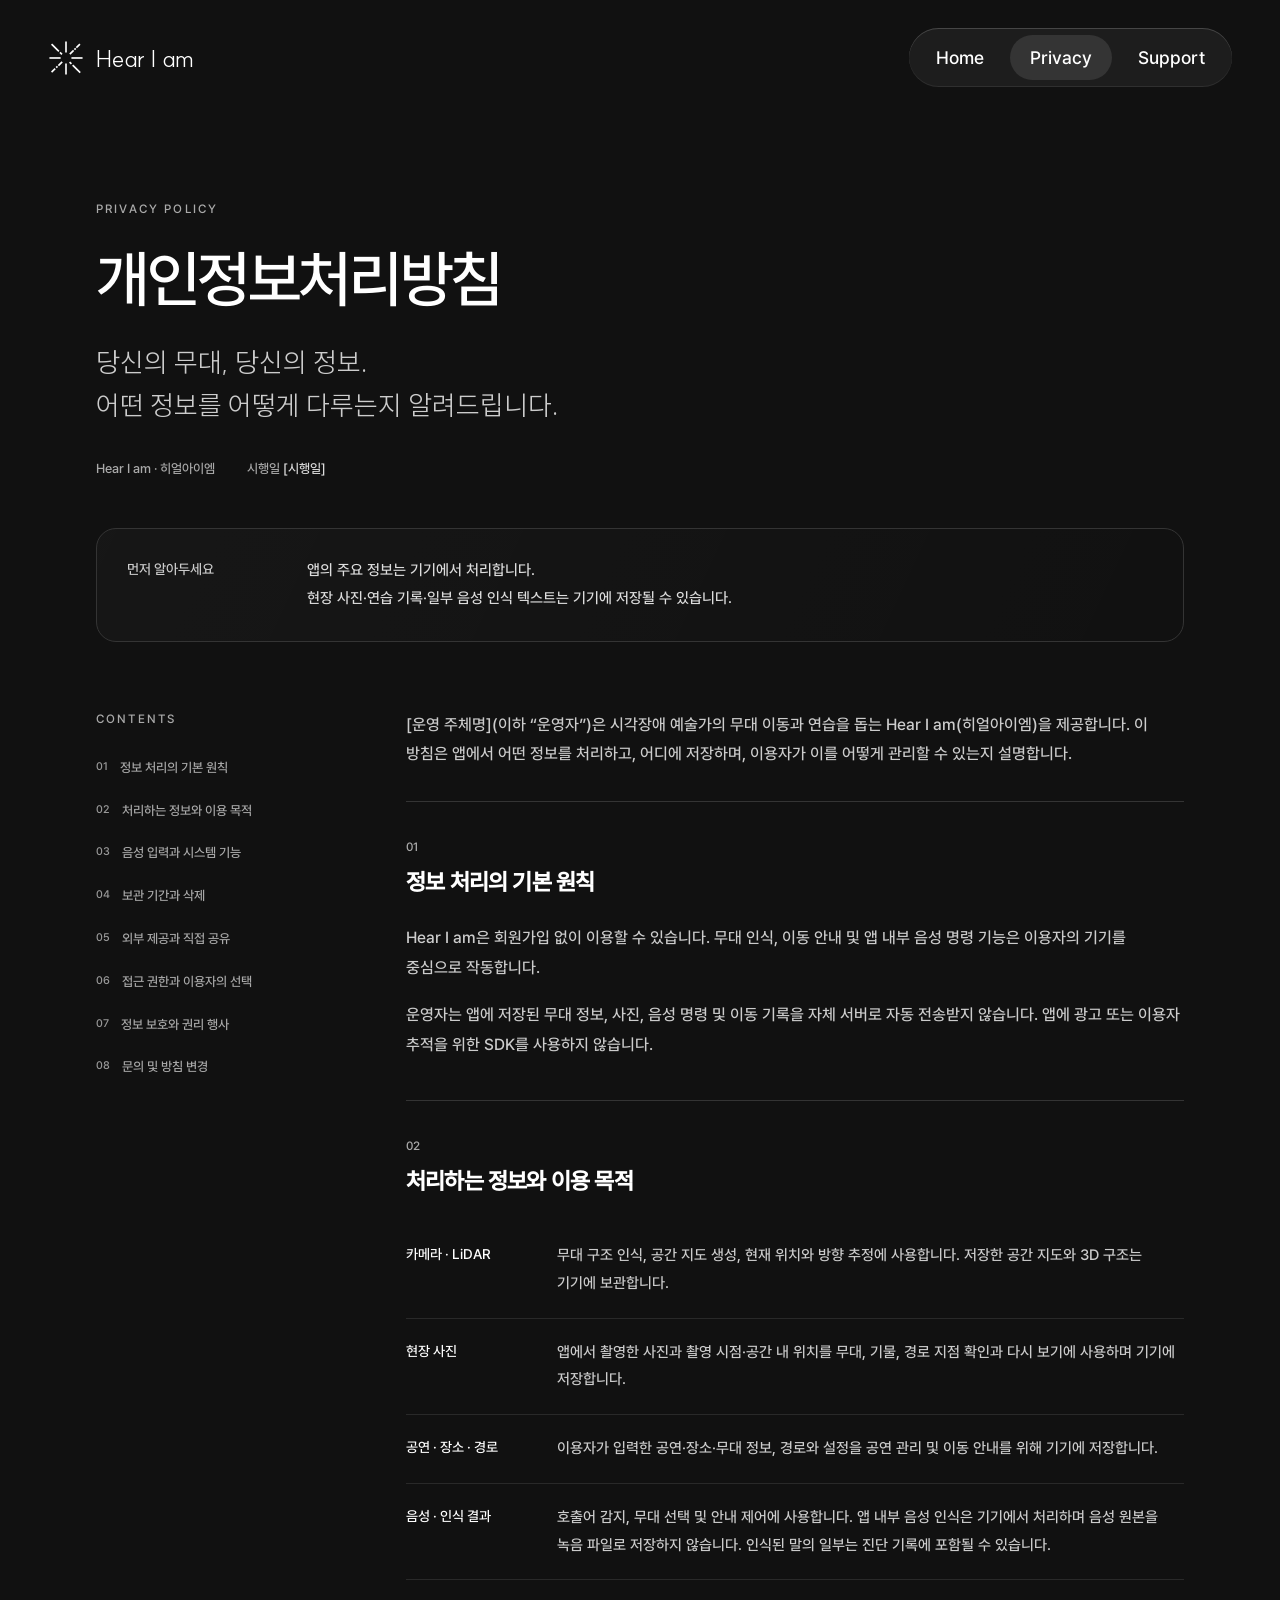
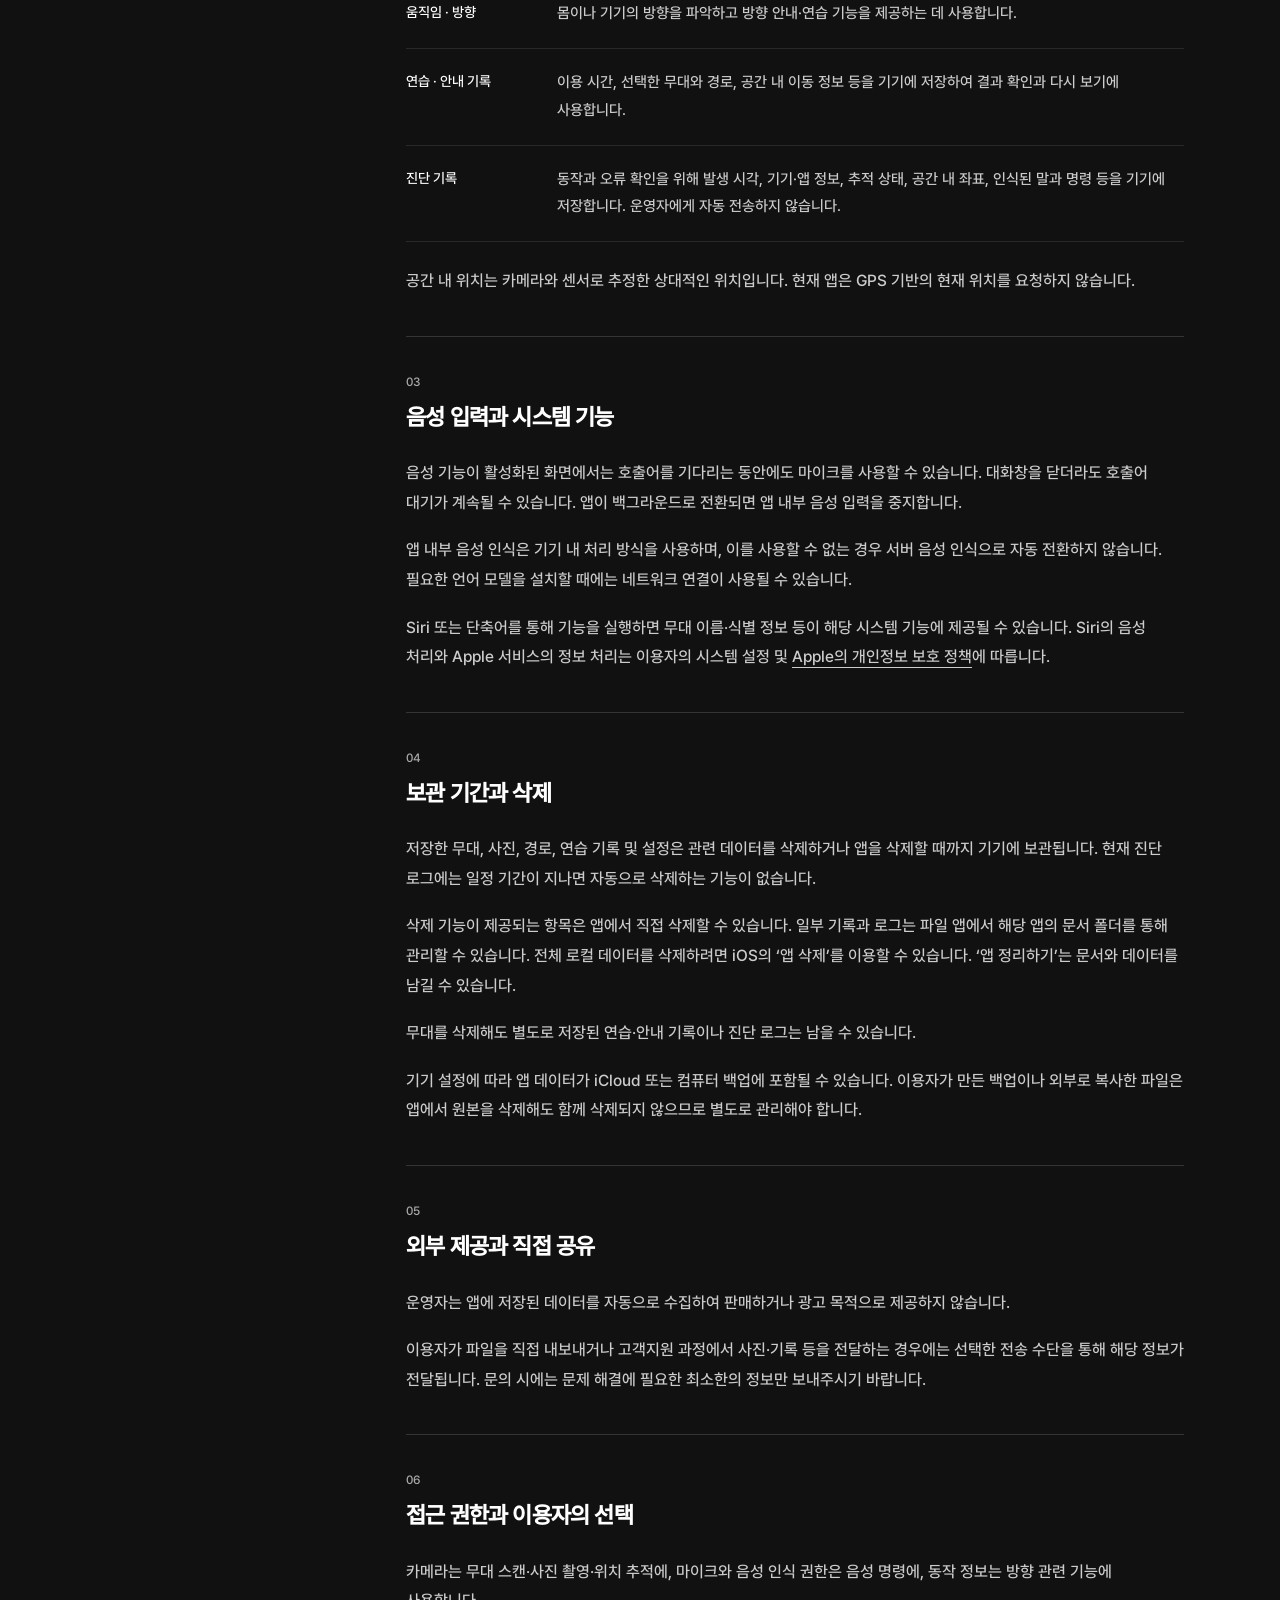
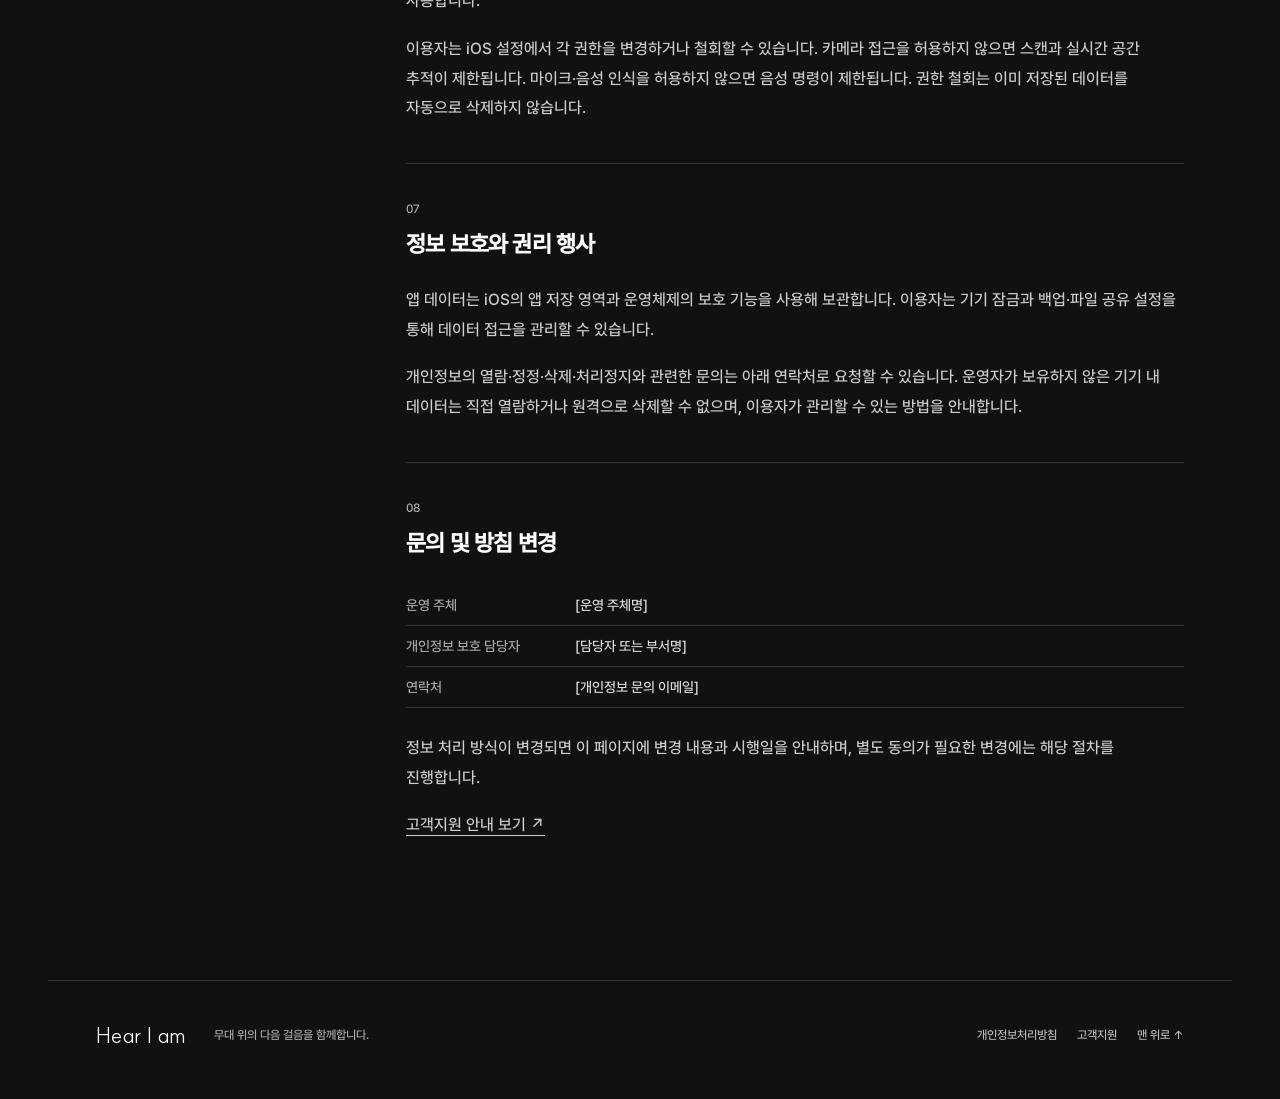
==== privacy/index.html @ b8748b6e "feat: add privacy and support pages" ====
<!doctype html>
<html lang="ko"><head><meta charset="utf-8"><meta name="viewport" content="width=device-width, initial-scale=1"><meta name="theme-color" content="#111111"><meta name="description" content="Hear I am 히얼아이엠 개인정보처리방침. 무대 위의 다음 걸음을 함께합니다."><title>개인정보처리방침 — Hear I am</title><link rel="icon" href="../assets/favicon.svg" type="image/svg+xml"><link rel="stylesheet" href="../styles.css"></head>
<body><a class="skip-link" href="#main">본문으로 이동</a><header class="site-header"><a class="brand" href="https://heariam.web.app/" aria-label="Hear I am 소개 페이지"><img src="../assets/favicon.svg" width="36" height="36" alt=""><span>Hear I am</span></a><nav class="site-nav" aria-label="주 메뉴"><a href="https://heariam.web.app/">Home</a><a href="../privacy/" aria-current="page">Privacy</a><a href="../support/" >Support</a></nav></header>
<main id="main" tabindex="-1"><div class="hero"><p class="eyebrow">PRIVACY POLICY</p><h1>개인정보처리방침</h1><p class="lead">당신의 무대, 당신의 정보.<br>어떤 정보를 어떻게 다루는지 알려드립니다.</p><div class="meta"><span>Hear I am · 히얼아이엠</span><span>시행일 <span class="placeholder">[시행일]</span></span></div></div><div class="summary"><span class="summary-label">먼저 알아두세요</span><p>앱의 주요 정보는 기기에서 처리합니다.<br>현장 사진·연습 기록·일부 음성 인식 텍스트는 기기에 저장될 수 있습니다.</p></div><div class="document-layout"><aside><nav aria-label="개인정보처리방침 목차"><p class="eyebrow">CONTENTS</p><a href="#principles"><span>01</span>정보 처리의 기본 원칙</a><a href="#data"><span>02</span>처리하는 정보와 이용 목적</a><a href="#voice"><span>03</span>음성 입력과 시스템 기능</a><a href="#retention"><span>04</span>보관 기간과 삭제</a><a href="#sharing"><span>05</span>외부 제공과 직접 공유</a><a href="#permissions"><span>06</span>접근 권한과 이용자의 선택</a><a href="#rights"><span>07</span>정보 보호와 권리 행사</a><a href="#contact"><span>08</span>문의 및 방침 변경</a></nav></aside><article><p class="intro">[운영 주체명](이하 “운영자”)은 시각장애 예술가의 무대 이동과 연습을 돕는 Hear I am(히얼아이엠)을 제공합니다. 이 방침은 앱에서 어떤 정보를 처리하고, 어디에 저장하며, 이용자가 이를 어떻게 관리할 수 있는지 설명합니다.</p><section id="principles"><span class="section-number">01</span><h2>정보 처리의 기본 원칙</h2><p>Hear I am은 회원가입 없이 이용할 수 있습니다. 무대 인식, 이동 안내 및 앱 내부 음성 명령 기능은 이용자의 기기를 중심으로 작동합니다.</p><p>운영자는 앱에 저장된 무대 정보, 사진, 음성 명령 및 이동 기록을 자체 서버로 자동 전송받지 않습니다. 앱에 광고 또는 이용자 추적을 위한 SDK를 사용하지 않습니다.</p></section><section id="data"><span class="section-number">02</span><h2>처리하는 정보와 이용 목적</h2><dl class="data-list"><div><dt>카메라 · LiDAR</dt><dd>무대 구조 인식, 공간 지도 생성, 현재 위치와 방향 추정에 사용합니다. 저장한 공간 지도와 3D 구조는 기기에 보관합니다.</dd></div><div><dt>현장 사진</dt><dd>앱에서 촬영한 사진과 촬영 시점·공간 내 위치를 무대, 기물, 경로 지점 확인과 다시 보기에 사용하며 기기에 저장합니다.</dd></div><div><dt>공연 · 장소 · 경로</dt><dd>이용자가 입력한 공연·장소·무대 정보, 경로와 설정을 공연 관리 및 이동 안내를 위해 기기에 저장합니다.</dd></div><div><dt>음성 · 인식 결과</dt><dd>호출어 감지, 무대 선택 및 안내 제어에 사용합니다. 앱 내부 음성 인식은 기기에서 처리하며 음성 원본을 녹음 파일로 저장하지 않습니다. 인식된 말의 일부는 진단 기록에 포함될 수 있습니다.</dd></div><div><dt>움직임 · 방향</dt><dd>몸이나 기기의 방향을 파악하고 방향 안내·연습 기능을 제공하는 데 사용합니다.</dd></div><div><dt>연습 · 안내 기록</dt><dd>이용 시간, 선택한 무대와 경로, 공간 내 이동 정보 등을 기기에 저장하여 결과 확인과 다시 보기에 사용합니다.</dd></div><div><dt>진단 기록</dt><dd>동작과 오류 확인을 위해 발생 시각, 기기·앱 정보, 추적 상태, 공간 내 좌표, 인식된 말과 명령 등을 기기에 저장합니다. 운영자에게 자동 전송하지 않습니다.</dd></div></dl><p>공간 내 위치는 카메라와 센서로 추정한 상대적인 위치입니다. 현재 앱은 GPS 기반의 현재 위치를 요청하지 않습니다.</p></section><section id="voice"><span class="section-number">03</span><h2>음성 입력과 시스템 기능</h2><p>음성 기능이 활성화된 화면에서는 호출어를 기다리는 동안에도 마이크를 사용할 수 있습니다. 대화창을 닫더라도 호출어 대기가 계속될 수 있습니다. 앱이 백그라운드로 전환되면 앱 내부 음성 입력을 중지합니다.</p><p>앱 내부 음성 인식은 기기 내 처리 방식을 사용하며, 이를 사용할 수 없는 경우 서버 음성 인식으로 자동 전환하지 않습니다. 필요한 언어 모델을 설치할 때에는 네트워크 연결이 사용될 수 있습니다.</p><p>Siri 또는 단축어를 통해 기능을 실행하면 무대 이름·식별 정보 등이 해당 시스템 기능에 제공될 수 있습니다. Siri의 음성 처리와 Apple 서비스의 정보 처리는 이용자의 시스템 설정 및 <a href="https://www.apple.com/kr/legal/privacy/">Apple의 개인정보 보호 정책</a>에 따릅니다.</p></section><section id="retention"><span class="section-number">04</span><h2>보관 기간과 삭제</h2><p>저장한 무대, 사진, 경로, 연습 기록 및 설정은 관련 데이터를 삭제하거나 앱을 삭제할 때까지 기기에 보관됩니다. 현재 진단 로그에는 일정 기간이 지나면 자동으로 삭제하는 기능이 없습니다.</p><p>삭제 기능이 제공되는 항목은 앱에서 직접 삭제할 수 있습니다. 일부 기록과 로그는 파일 앱에서 해당 앱의 문서 폴더를 통해 관리할 수 있습니다. 전체 로컬 데이터를 삭제하려면 iOS의 ‘앱 삭제’를 이용할 수 있습니다. ‘앱 정리하기’는 문서와 데이터를 남길 수 있습니다.</p><p>무대를 삭제해도 별도로 저장된 연습·안내 기록이나 진단 로그는 남을 수 있습니다.</p><p>기기 설정에 따라 앱 데이터가 iCloud 또는 컴퓨터 백업에 포함될 수 있습니다. 이용자가 만든 백업이나 외부로 복사한 파일은 앱에서 원본을 삭제해도 함께 삭제되지 않으므로 별도로 관리해야 합니다.</p></section><section id="sharing"><span class="section-number">05</span><h2>외부 제공과 직접 공유</h2><p>운영자는 앱에 저장된 데이터를 자동으로 수집하여 판매하거나 광고 목적으로 제공하지 않습니다.</p><p>이용자가 파일을 직접 내보내거나 고객지원 과정에서 사진·기록 등을 전달하는 경우에는 선택한 전송 수단을 통해 해당 정보가 전달됩니다. 문의 시에는 문제 해결에 필요한 최소한의 정보만 보내주시기 바랍니다.</p></section><section id="permissions"><span class="section-number">06</span><h2>접근 권한과 이용자의 선택</h2><p>카메라는 무대 스캔·사진 촬영·위치 추적에, 마이크와 음성 인식 권한은 음성 명령에, 동작 정보는 방향 관련 기능에 사용합니다.</p><p>이용자는 iOS 설정에서 각 권한을 변경하거나 철회할 수 있습니다. 카메라 접근을 허용하지 않으면 스캔과 실시간 공간 추적이 제한됩니다. 마이크·음성 인식을 허용하지 않으면 음성 명령이 제한됩니다. 권한 철회는 이미 저장된 데이터를 자동으로 삭제하지 않습니다.</p></section><section id="rights"><span class="section-number">07</span><h2>정보 보호와 권리 행사</h2><p>앱 데이터는 iOS의 앱 저장 영역과 운영체제의 보호 기능을 사용해 보관합니다. 이용자는 기기 잠금과 백업·파일 공유 설정을 통해 데이터 접근을 관리할 수 있습니다.</p><p>개인정보의 열람·정정·삭제·처리정지와 관련한 문의는 아래 연락처로 요청할 수 있습니다. 운영자가 보유하지 않은 기기 내 데이터는 직접 열람하거나 원격으로 삭제할 수 없으며, 이용자가 관리할 수 있는 방법을 안내합니다.</p></section><section id="contact"><span class="section-number">08</span><h2>문의 및 방침 변경</h2><dl class="contact-list"><div><dt>운영 주체</dt><dd class="placeholder">[운영 주체명]</dd></div><div><dt>개인정보 보호 담당자</dt><dd class="placeholder">[담당자 또는 부서명]</dd></div><div><dt>연락처</dt><dd class="placeholder">[개인정보 문의 이메일]</dd></div></dl><p>정보 처리 방식이 변경되면 이 페이지에 변경 내용과 시행일을 안내하며, 별도 동의가 필요한 변경에는 해당 절차를 진행합니다.</p><p><a href="../support/">고객지원 안내 보기 ↗</a></p></section></article></div></main><footer><a class="footer-brand" href="https://heariam.web.app/">Hear I am</a><p>무대 위의 다음 걸음을 함께합니다.</p><nav aria-label="하단 메뉴"><a href="../privacy/">개인정보처리방침</a><a href="../support/">고객지원</a><a href="#main">맨 위로 ↑</a></nav></footer></body></html>
---- styles.css ----
@font-face{font-family:Pretendard;src:url('./assets/Pretendard-Medium.otf') format('opentype');font-weight:500;font-display:swap}@font-face{font-family:SUIT;src:url('./assets/SUIT-Light.woff2') format('woff2');font-weight:300;font-display:swap}
:root{color-scheme:dark;--bg:#111;--text:#fff;--muted:#aaa;--line:#343434;font-family:Pretendard,-apple-system,BlinkMacSystemFont,sans-serif;font-weight:500;background:var(--bg);color:var(--text);-webkit-font-smoothing:antialiased}*{box-sizing:border-box}body{margin:0;min-width:280px}a{color:inherit;text-decoration:none}button,a,summary{-webkit-tap-highlight-color:transparent}a:focus-visible,summary:focus-visible{outline:2px solid #fff;outline-offset:6px}main:focus{outline:none}p,h1,h2{margin:0}p{line-height:1.85;word-break:keep-all;overflow-wrap:anywhere}img{max-width:100%}.skip-link{position:fixed;z-index:20;left:16px;top:12px;padding:12px 16px;background:white;color:#111;border-radius:8px;transform:translateY(-200%)}.skip-link:focus{transform:none}.site-header{max-width:1280px;padding:28px 48px;margin:auto;display:flex;align-items:center;justify-content:space-between;gap:20px}.brand{display:flex;align-items:center;gap:12px;font-family:SUIT,sans-serif;font-size:24px;font-weight:300}.site-nav{display:flex;gap:6px;padding:7px;border-radius:99px;background:#ffffff0d;box-shadow:inset 0 1px #ffffff2e,inset 0 -1px #ffffff14}.site-nav a{display:flex;align-items:center;min-height:45px;padding:8px 20px;border-radius:99px;font-size:18px}.site-nav a:hover,.site-nav a[aria-current]{background:#ffffff1a}main{max-width:1184px;margin:auto;padding:0 48px 100px}.hero{padding:85px 0 52px}.eyebrow{color:var(--muted);font-size:12px;letter-spacing:.18em;line-height:1.6}.hero h1{font-size:clamp(34px,5vw,62px);font-weight:500;letter-spacing:-.055em;line-height:1.25;margin:22px 0}.lead{font-family:SUIT,Pretendard,sans-serif;font-weight:300;font-size:clamp(20px,2.3vw,27px);line-height:1.6;color:#ccc}.meta{display:flex;flex-wrap:wrap;gap:12px 32px;font-size:13px;color:var(--muted);margin-top:34px}.summary,.safety-note{padding:28px 30px;border:1px solid var(--line);border-radius:20px;display:grid;grid-template-columns:160px 1fr;gap:20px;background:linear-gradient(115deg,#ffffff06,transparent)}.summary-label{font-size:14px;color:#ccc;line-height:1.85}.summary p,.safety-note p{font-size:15px;color:#ddd}.document-layout{display:grid;grid-template-columns:245px minmax(0,1fr);gap:65px;margin-top:68px}aside nav{position:sticky;top:30px}aside .eyebrow{margin-bottom:18px}aside a{display:flex;gap:12px;padding:11px 0;font-size:13px;line-height:1.6;color:#aaa}aside a span{font-size:11px;color:#999}aside a:hover{color:white}article{font-size:16px;color:#ccc}article .intro{padding-bottom:32px}article section{scroll-margin-top:35px;border-top:1px solid var(--line);padding:34px 0 40px}article h2{font-size:23px;color:white;letter-spacing:-.035em;margin:10px 0 24px;line-height:1.5}.section-number{font-size:12px;color:#aaa}article p+p{margin-top:18px}article a{text-decoration:underline;text-underline-offset:5px}.data-list{margin:0 0 24px}.data-list div{display:grid;grid-template-columns:135px 1fr;gap:16px;padding:20px 0;border-bottom:1px solid #292929}.data-list dt{color:white;font-size:14px;line-height:1.85}.data-list dd{margin:0;line-height:1.85;font-size:15px;word-break:keep-all;overflow-wrap:anywhere}.contact-list{font-size:14px;margin:25px 0}.contact-list div{display:flex;flex-wrap:wrap;gap:8px 24px;padding:12px 0;border-bottom:1px solid var(--line)}.contact-list dt{color:#aaa;min-width:145px}.contact-list dd{margin:0}.placeholder{color:#ddd}.support-grid{display:grid;grid-template-columns:1.1fr 1fr;gap:50px;margin:12px 0 90px}.contact-card{padding:32px;border:1px solid #444;border-radius:24px;background:linear-gradient(135deg,#ffffff09,transparent)}.contact-card h2,.before-contact h2,.faq h2{font-weight:500;font-size:25px;letter-spacing:-.035em;margin:18px 0}.contact-card p,.before-contact p{font-size:15px;color:#bbb}.email-placeholder{padding:22px 0 8px;font-size:clamp(22px,3vw,30px);overflow-wrap:anywhere}.contact-card .small{font-size:12px;color:#aaa}.contact-card .eyebrow,.before-contact .eyebrow{font-size:12px}.before-contact{padding:32px 0}.before-contact ol{padding-left:20px;line-height:2.6;color:#ddd;font-size:15px;margin-bottom:20px}.faq{max-width:850px;margin-bottom:65px}.faq h2{font-size:32px;margin-bottom:28px}details{border-top:1px solid var(--line)}details:last-child{border-bottom:1px solid var(--line)}summary{list-style:none;display:flex;align-items:center;justify-content:space-between;gap:24px;min-height:76px;padding:20px 0;cursor:pointer;font-size:17px;line-height:1.6;word-break:keep-all}summary::-webkit-details-marker{display:none}summary span{font-family:SUIT,sans-serif;font-size:26px;flex-shrink:0}details[open] summary span{transform:rotate(45deg)}details p{padding:0 40px 26px 0;color:#bbb;font-size:15px}.text-link{display:flex;flex-wrap:wrap;justify-content:space-between;gap:16px;margin-top:28px;font-size:14px;line-height:1.7;color:#bbb}.text-link span{color:white}footer{border-top:1px solid var(--line);max-width:1184px;margin:auto;padding:35px 48px 45px;display:flex;flex-wrap:wrap;align-items:center;gap:16px 28px}.footer-brand{font-family:SUIT,sans-serif;font-size:22px}footer p{color:#aaa;font-size:12px}footer nav{margin-left:auto;display:flex;flex-wrap:wrap;gap:20px;font-size:12px;color:#bbb}footer nav a{padding:12px 0}.hub{min-height:65vh;padding-top:60px}.hub>img{margin-bottom:30px}.hub-links{display:grid;grid-template-columns:1fr 1fr;gap:20px;margin-top:55px}.hub-links a{border:1px solid #444;border-radius:20px;padding:28px;display:grid;gap:18px;transition:background .15s}.hub-links a:hover{background:#ffffff0a}.hub-links span{font-size:12px;color:#aaa;letter-spacing:.1em}.hub-links strong{font-size:24px;font-weight:500}.hub-links span:last-child{font-size:24px;color:white;justify-self:end}@media(max-width:850px){.document-layout{grid-template-columns:1fr;gap:35px}aside nav{position:static;display:grid;grid-template-columns:1fr 1fr;gap:0 20px}aside .eyebrow{grid-column:1/-1}aside{border-bottom:1px solid var(--line);padding-bottom:25px}.support-grid{gap:24px}.brand span{display:none}.summary,.safety-note{grid-template-columns:1fr;gap:10px}}@media(max-width:600px){.site-header{padding:20px;gap:10px}.site-nav{gap:2px;padding:6px}.site-nav a{font-size:14px;padding:8px 12px;min-height:44px}.brand img{width:30px;height:30px}main{padding:0 24px 65px}.hero{padding:55px 0 35px}.hero h1{font-size:34px}.hero .lead{font-size:21px}.summary,.safety-note{padding:22px}.document-layout{margin-top:38px}.data-list div{grid-template-columns:1fr;gap:8px}article h2{font-size:22px}.support-grid{grid-template-columns:1fr;margin-bottom:40px}.contact-card{padding:25px}.before-contact{padding:15px 0}summary{font-size:16px}.hub-links{grid-template-columns:1fr}footer{padding:28px 24px;align-items:flex-start;flex-direction:column;gap:12px}footer nav{margin-left:0;gap:22px}}@media(prefers-reduced-motion:reduce){*{transition:none!important;scroll-behavior:auto!important}}@media print{:root{color-scheme:light;background:white;color:black}.site-header,aside,footer,.skip-link{display:none}main{padding:0;max-width:none}.hero{padding:0 0 20px}.document-layout{display:block;margin-top:25px}article,article h2,.lead,.meta,.eyebrow,.summary p,.summary-label,.data-list dt,.placeholder{color:black}.summary{background:none}.data-list div,article section{break-inside:avoid}a{text-decoration:underline}}
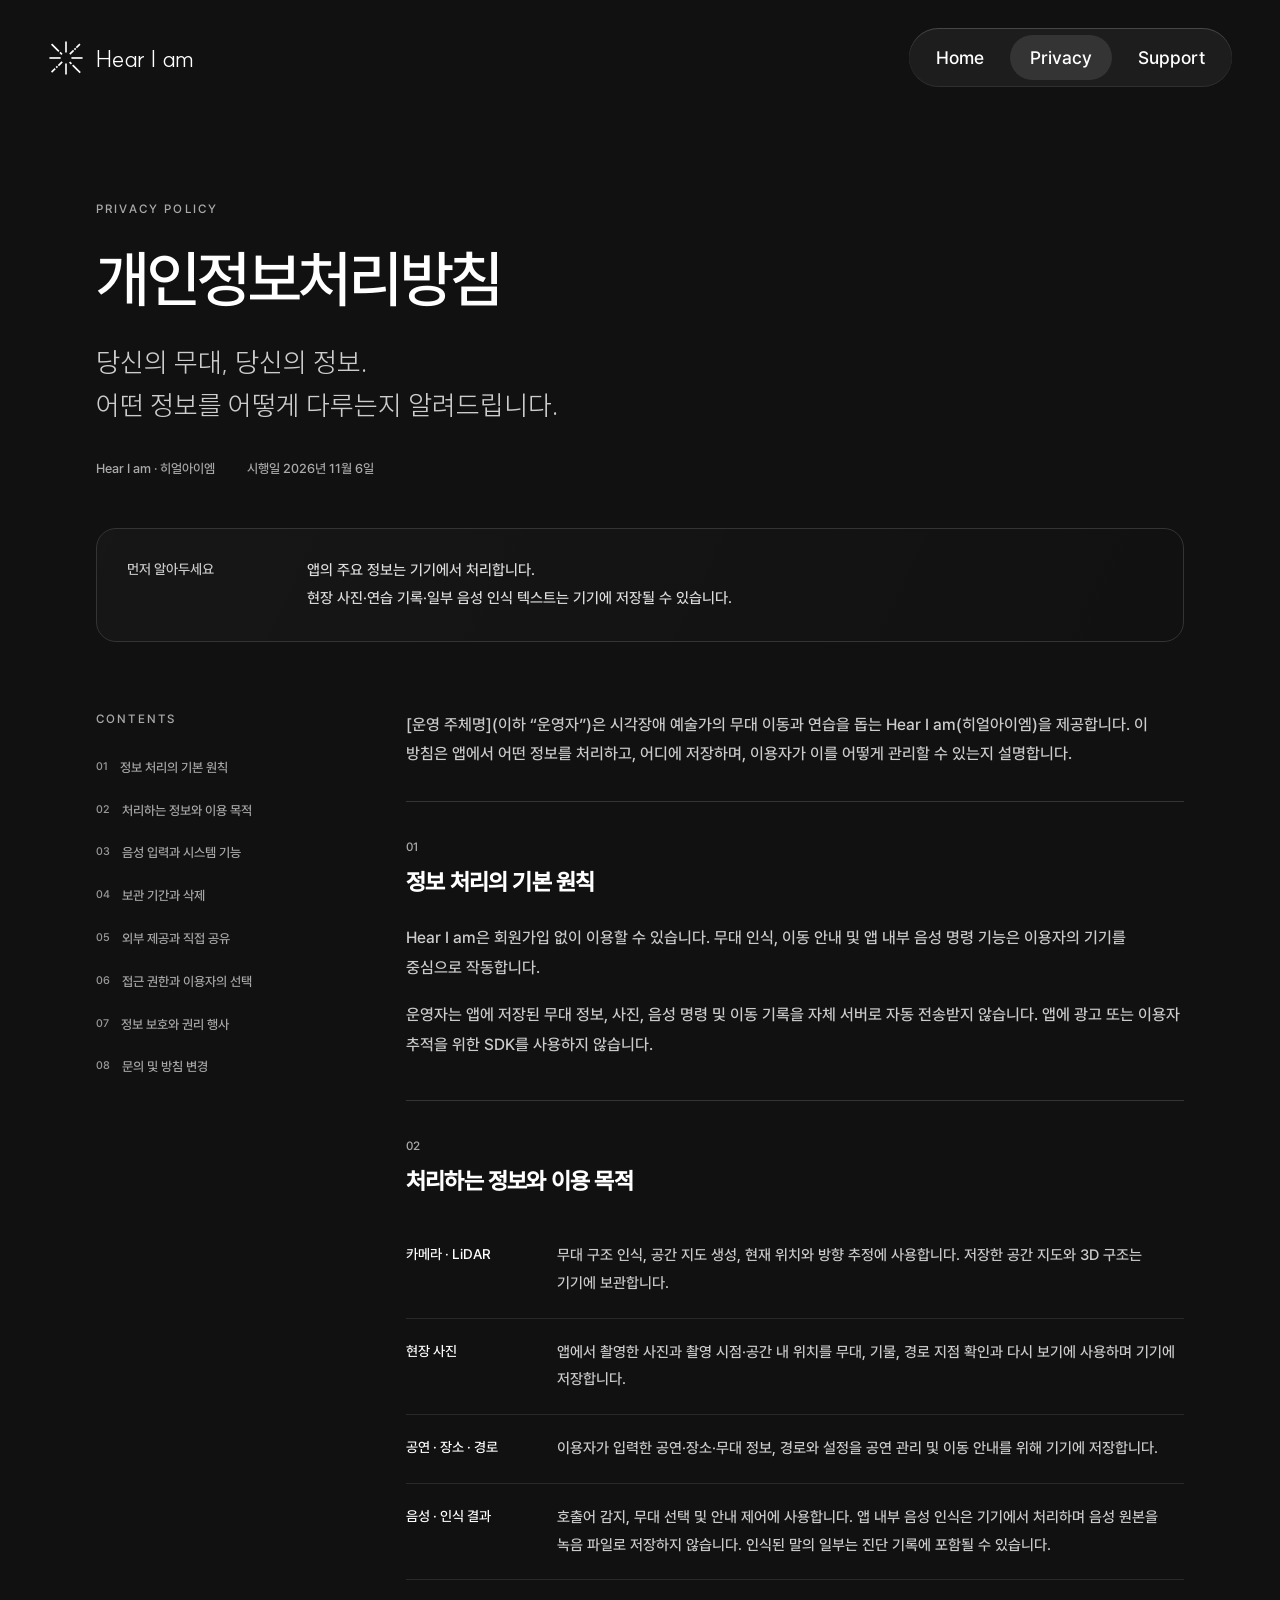
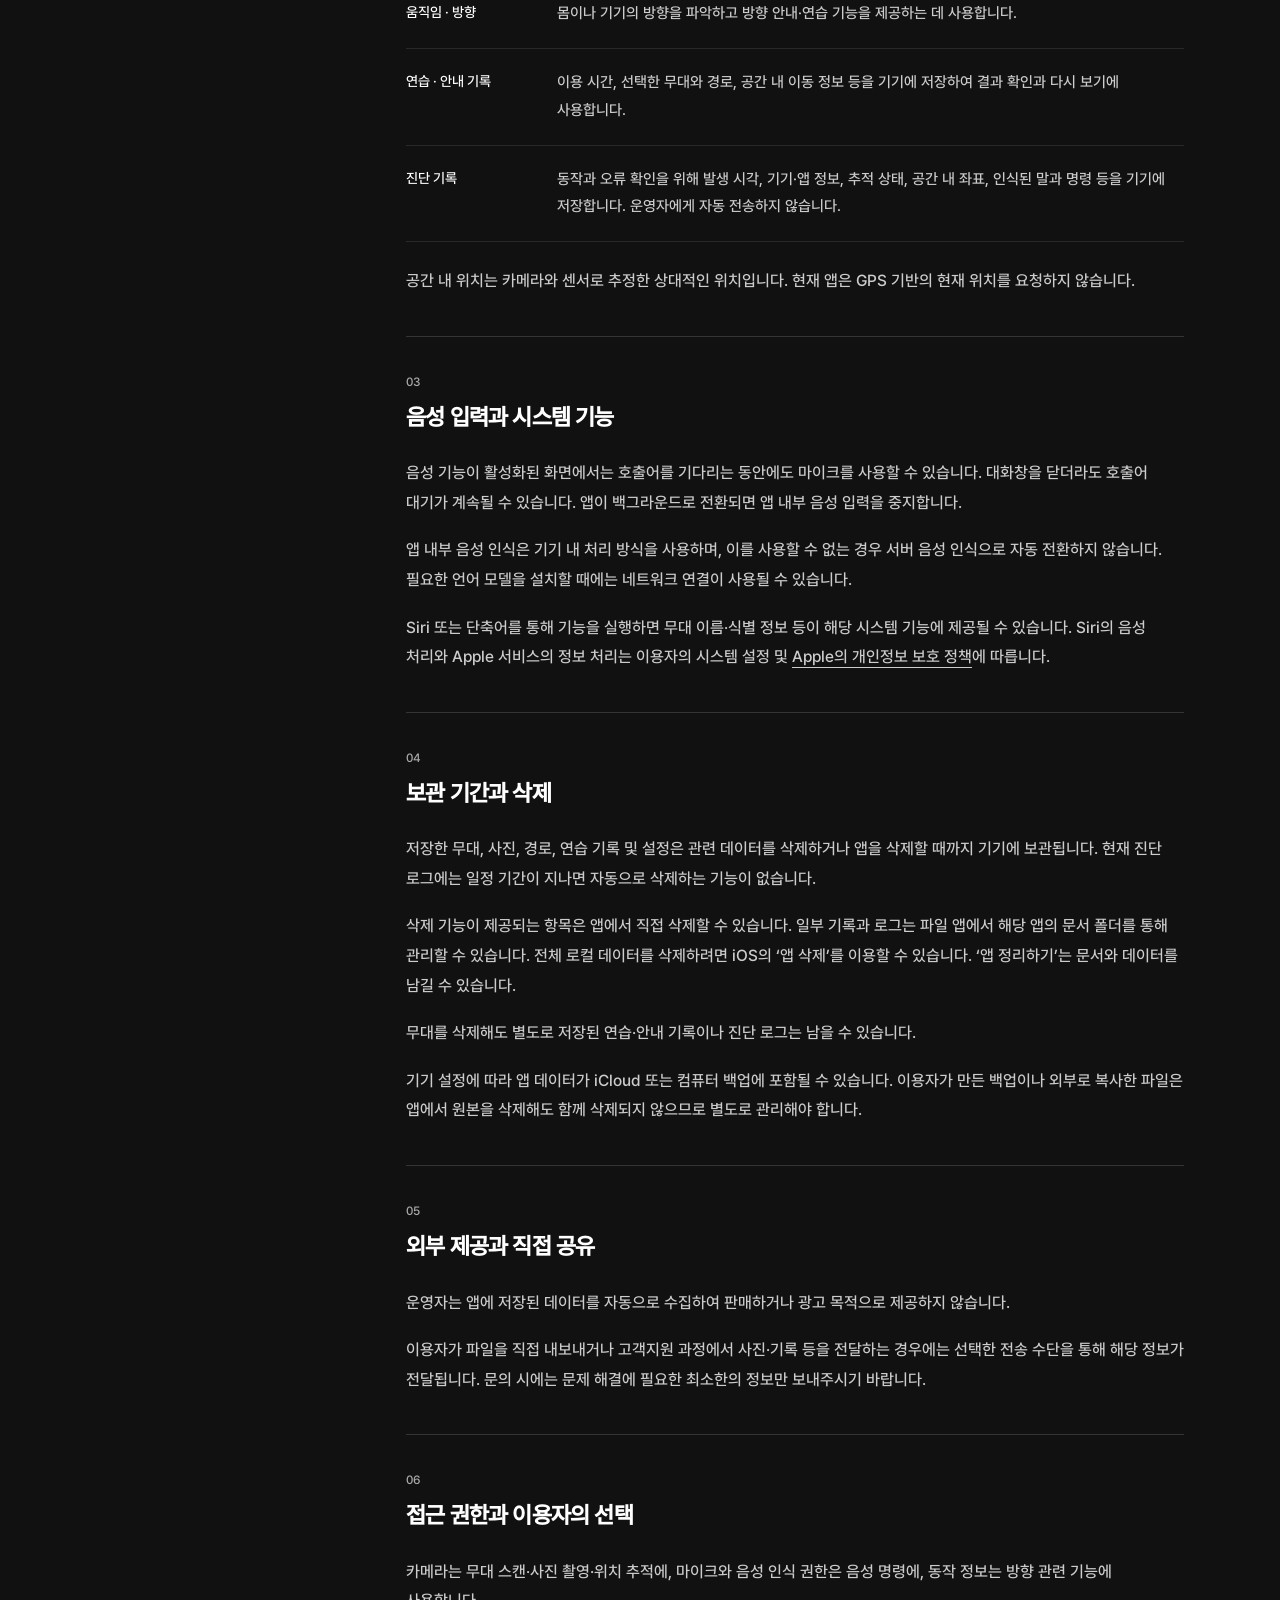
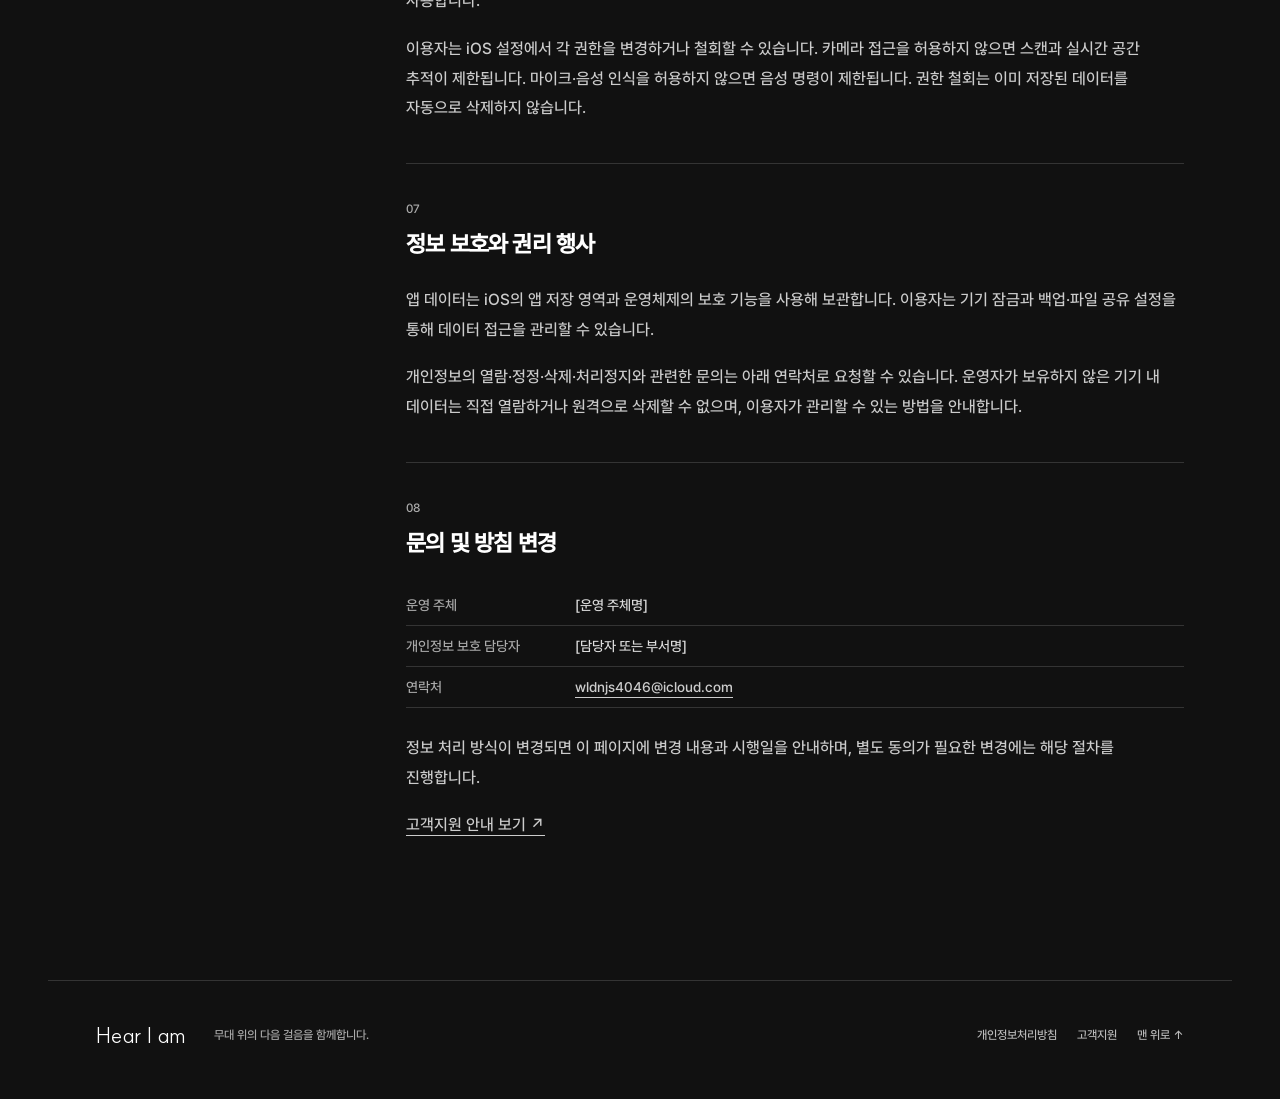
==== commit f2183eae: "fix: set contact email and effective date" ====
--- a/privacy/index.html
+++ b/privacy/index.html
@@ -1,4 +1,4 @@
 <!doctype html>
 <html lang="ko"><head><meta charset="utf-8"><meta name="viewport" content="width=device-width, initial-scale=1"><meta name="theme-color" content="#111111"><meta name="description" content="Hear I am 히얼아이엠 개인정보처리방침. 무대 위의 다음 걸음을 함께합니다."><title>개인정보처리방침 — Hear I am</title><link rel="icon" href="../assets/favicon.svg" type="image/svg+xml"><link rel="stylesheet" href="../styles.css"></head>
 <body><a class="skip-link" href="#main">본문으로 이동</a><header class="site-header"><a class="brand" href="https://heariam.web.app/" aria-label="Hear I am 소개 페이지"><img src="../assets/favicon.svg" width="36" height="36" alt=""><span>Hear I am</span></a><nav class="site-nav" aria-label="주 메뉴"><a href="https://heariam.web.app/">Home</a><a href="../privacy/" aria-current="page">Privacy</a><a href="../support/" >Support</a></nav></header>
-<main id="main" tabindex="-1"><div class="hero"><p class="eyebrow">PRIVACY POLICY</p><h1>개인정보처리방침</h1><p class="lead">당신의 무대, 당신의 정보.<br>어떤 정보를 어떻게 다루는지 알려드립니다.</p><div class="meta"><span>Hear I am · 히얼아이엠</span><span>시행일 <span class="placeholder">[시행일]</span></span></div></div><div class="summary"><span class="summary-label">먼저 알아두세요</span><p>앱의 주요 정보는 기기에서 처리합니다.<br>현장 사진·연습 기록·일부 음성 인식 텍스트는 기기에 저장될 수 있습니다.</p></div><div class="document-layout"><aside><nav aria-label="개인정보처리방침 목차"><p class="eyebrow">CONTENTS</p><a href="#principles"><span>01</span>정보 처리의 기본 원칙</a><a href="#data"><span>02</span>처리하는 정보와 이용 목적</a><a href="#voice"><span>03</span>음성 입력과 시스템 기능</a><a href="#retention"><span>04</span>보관 기간과 삭제</a><a href="#sharing"><span>05</span>외부 제공과 직접 공유</a><a href="#permissions"><span>06</span>접근 권한과 이용자의 선택</a><a href="#rights"><span>07</span>정보 보호와 권리 행사</a><a href="#contact"><span>08</span>문의 및 방침 변경</a></nav></aside><article><p class="intro">[운영 주체명](이하 “운영자”)은 시각장애 예술가의 무대 이동과 연습을 돕는 Hear I am(히얼아이엠)을 제공합니다. 이 방침은 앱에서 어떤 정보를 처리하고, 어디에 저장하며, 이용자가 이를 어떻게 관리할 수 있는지 설명합니다.</p><section id="principles"><span class="section-number">01</span><h2>정보 처리의 기본 원칙</h2><p>Hear I am은 회원가입 없이 이용할 수 있습니다. 무대 인식, 이동 안내 및 앱 내부 음성 명령 기능은 이용자의 기기를 중심으로 작동합니다.</p><p>운영자는 앱에 저장된 무대 정보, 사진, 음성 명령 및 이동 기록을 자체 서버로 자동 전송받지 않습니다. 앱에 광고 또는 이용자 추적을 위한 SDK를 사용하지 않습니다.</p></section><section id="data"><span class="section-number">02</span><h2>처리하는 정보와 이용 목적</h2><dl class="data-list"><div><dt>카메라 · LiDAR</dt><dd>무대 구조 인식, 공간 지도 생성, 현재 위치와 방향 추정에 사용합니다. 저장한 공간 지도와 3D 구조는 기기에 보관합니다.</dd></div><div><dt>현장 사진</dt><dd>앱에서 촬영한 사진과 촬영 시점·공간 내 위치를 무대, 기물, 경로 지점 확인과 다시 보기에 사용하며 기기에 저장합니다.</dd></div><div><dt>공연 · 장소 · 경로</dt><dd>이용자가 입력한 공연·장소·무대 정보, 경로와 설정을 공연 관리 및 이동 안내를 위해 기기에 저장합니다.</dd></div><div><dt>음성 · 인식 결과</dt><dd>호출어 감지, 무대 선택 및 안내 제어에 사용합니다. 앱 내부 음성 인식은 기기에서 처리하며 음성 원본을 녹음 파일로 저장하지 않습니다. 인식된 말의 일부는 진단 기록에 포함될 수 있습니다.</dd></div><div><dt>움직임 · 방향</dt><dd>몸이나 기기의 방향을 파악하고 방향 안내·연습 기능을 제공하는 데 사용합니다.</dd></div><div><dt>연습 · 안내 기록</dt><dd>이용 시간, 선택한 무대와 경로, 공간 내 이동 정보 등을 기기에 저장하여 결과 확인과 다시 보기에 사용합니다.</dd></div><div><dt>진단 기록</dt><dd>동작과 오류 확인을 위해 발생 시각, 기기·앱 정보, 추적 상태, 공간 내 좌표, 인식된 말과 명령 등을 기기에 저장합니다. 운영자에게 자동 전송하지 않습니다.</dd></div></dl><p>공간 내 위치는 카메라와 센서로 추정한 상대적인 위치입니다. 현재 앱은 GPS 기반의 현재 위치를 요청하지 않습니다.</p></section><section id="voice"><span class="section-number">03</span><h2>음성 입력과 시스템 기능</h2><p>음성 기능이 활성화된 화면에서는 호출어를 기다리는 동안에도 마이크를 사용할 수 있습니다. 대화창을 닫더라도 호출어 대기가 계속될 수 있습니다. 앱이 백그라운드로 전환되면 앱 내부 음성 입력을 중지합니다.</p><p>앱 내부 음성 인식은 기기 내 처리 방식을 사용하며, 이를 사용할 수 없는 경우 서버 음성 인식으로 자동 전환하지 않습니다. 필요한 언어 모델을 설치할 때에는 네트워크 연결이 사용될 수 있습니다.</p><p>Siri 또는 단축어를 통해 기능을 실행하면 무대 이름·식별 정보 등이 해당 시스템 기능에 제공될 수 있습니다. Siri의 음성 처리와 Apple 서비스의 정보 처리는 이용자의 시스템 설정 및 <a href="https://www.apple.com/kr/legal/privacy/">Apple의 개인정보 보호 정책</a>에 따릅니다.</p></section><section id="retention"><span class="section-number">04</span><h2>보관 기간과 삭제</h2><p>저장한 무대, 사진, 경로, 연습 기록 및 설정은 관련 데이터를 삭제하거나 앱을 삭제할 때까지 기기에 보관됩니다. 현재 진단 로그에는 일정 기간이 지나면 자동으로 삭제하는 기능이 없습니다.</p><p>삭제 기능이 제공되는 항목은 앱에서 직접 삭제할 수 있습니다. 일부 기록과 로그는 파일 앱에서 해당 앱의 문서 폴더를 통해 관리할 수 있습니다. 전체 로컬 데이터를 삭제하려면 iOS의 ‘앱 삭제’를 이용할 수 있습니다. ‘앱 정리하기’는 문서와 데이터를 남길 수 있습니다.</p><p>무대를 삭제해도 별도로 저장된 연습·안내 기록이나 진단 로그는 남을 수 있습니다.</p><p>기기 설정에 따라 앱 데이터가 iCloud 또는 컴퓨터 백업에 포함될 수 있습니다. 이용자가 만든 백업이나 외부로 복사한 파일은 앱에서 원본을 삭제해도 함께 삭제되지 않으므로 별도로 관리해야 합니다.</p></section><section id="sharing"><span class="section-number">05</span><h2>외부 제공과 직접 공유</h2><p>운영자는 앱에 저장된 데이터를 자동으로 수집하여 판매하거나 광고 목적으로 제공하지 않습니다.</p><p>이용자가 파일을 직접 내보내거나 고객지원 과정에서 사진·기록 등을 전달하는 경우에는 선택한 전송 수단을 통해 해당 정보가 전달됩니다. 문의 시에는 문제 해결에 필요한 최소한의 정보만 보내주시기 바랍니다.</p></section><section id="permissions"><span class="section-number">06</span><h2>접근 권한과 이용자의 선택</h2><p>카메라는 무대 스캔·사진 촬영·위치 추적에, 마이크와 음성 인식 권한은 음성 명령에, 동작 정보는 방향 관련 기능에 사용합니다.</p><p>이용자는 iOS 설정에서 각 권한을 변경하거나 철회할 수 있습니다. 카메라 접근을 허용하지 않으면 스캔과 실시간 공간 추적이 제한됩니다. 마이크·음성 인식을 허용하지 않으면 음성 명령이 제한됩니다. 권한 철회는 이미 저장된 데이터를 자동으로 삭제하지 않습니다.</p></section><section id="rights"><span class="section-number">07</span><h2>정보 보호와 권리 행사</h2><p>앱 데이터는 iOS의 앱 저장 영역과 운영체제의 보호 기능을 사용해 보관합니다. 이용자는 기기 잠금과 백업·파일 공유 설정을 통해 데이터 접근을 관리할 수 있습니다.</p><p>개인정보의 열람·정정·삭제·처리정지와 관련한 문의는 아래 연락처로 요청할 수 있습니다. 운영자가 보유하지 않은 기기 내 데이터는 직접 열람하거나 원격으로 삭제할 수 없으며, 이용자가 관리할 수 있는 방법을 안내합니다.</p></section><section id="contact"><span class="section-number">08</span><h2>문의 및 방침 변경</h2><dl class="contact-list"><div><dt>운영 주체</dt><dd class="placeholder">[운영 주체명]</dd></div><div><dt>개인정보 보호 담당자</dt><dd class="placeholder">[담당자 또는 부서명]</dd></div><div><dt>연락처</dt><dd class="placeholder">[개인정보 문의 이메일]</dd></div></dl><p>정보 처리 방식이 변경되면 이 페이지에 변경 내용과 시행일을 안내하며, 별도 동의가 필요한 변경에는 해당 절차를 진행합니다.</p><p><a href="../support/">고객지원 안내 보기 ↗</a></p></section></article></div></main><footer><a class="footer-brand" href="https://heariam.web.app/">Hear I am</a><p>무대 위의 다음 걸음을 함께합니다.</p><nav aria-label="하단 메뉴"><a href="../privacy/">개인정보처리방침</a><a href="../support/">고객지원</a><a href="#main">맨 위로 ↑</a></nav></footer></body></html>+<main id="main" tabindex="-1"><div class="hero"><p class="eyebrow">PRIVACY POLICY</p><h1>개인정보처리방침</h1><p class="lead">당신의 무대, 당신의 정보.<br>어떤 정보를 어떻게 다루는지 알려드립니다.</p><div class="meta"><span>Hear I am · 히얼아이엠</span><span>시행일 <time datetime="2026-11-06">2026년 11월 6일</time></span></div></div><div class="summary"><span class="summary-label">먼저 알아두세요</span><p>앱의 주요 정보는 기기에서 처리합니다.<br>현장 사진·연습 기록·일부 음성 인식 텍스트는 기기에 저장될 수 있습니다.</p></div><div class="document-layout"><aside><nav aria-label="개인정보처리방침 목차"><p class="eyebrow">CONTENTS</p><a href="#principles"><span>01</span>정보 처리의 기본 원칙</a><a href="#data"><span>02</span>처리하는 정보와 이용 목적</a><a href="#voice"><span>03</span>음성 입력과 시스템 기능</a><a href="#retention"><span>04</span>보관 기간과 삭제</a><a href="#sharing"><span>05</span>외부 제공과 직접 공유</a><a href="#permissions"><span>06</span>접근 권한과 이용자의 선택</a><a href="#rights"><span>07</span>정보 보호와 권리 행사</a><a href="#contact"><span>08</span>문의 및 방침 변경</a></nav></aside><article><p class="intro">[운영 주체명](이하 “운영자”)은 시각장애 예술가의 무대 이동과 연습을 돕는 Hear I am(히얼아이엠)을 제공합니다. 이 방침은 앱에서 어떤 정보를 처리하고, 어디에 저장하며, 이용자가 이를 어떻게 관리할 수 있는지 설명합니다.</p><section id="principles"><span class="section-number">01</span><h2>정보 처리의 기본 원칙</h2><p>Hear I am은 회원가입 없이 이용할 수 있습니다. 무대 인식, 이동 안내 및 앱 내부 음성 명령 기능은 이용자의 기기를 중심으로 작동합니다.</p><p>운영자는 앱에 저장된 무대 정보, 사진, 음성 명령 및 이동 기록을 자체 서버로 자동 전송받지 않습니다. 앱에 광고 또는 이용자 추적을 위한 SDK를 사용하지 않습니다.</p></section><section id="data"><span class="section-number">02</span><h2>처리하는 정보와 이용 목적</h2><dl class="data-list"><div><dt>카메라 · LiDAR</dt><dd>무대 구조 인식, 공간 지도 생성, 현재 위치와 방향 추정에 사용합니다. 저장한 공간 지도와 3D 구조는 기기에 보관합니다.</dd></div><div><dt>현장 사진</dt><dd>앱에서 촬영한 사진과 촬영 시점·공간 내 위치를 무대, 기물, 경로 지점 확인과 다시 보기에 사용하며 기기에 저장합니다.</dd></div><div><dt>공연 · 장소 · 경로</dt><dd>이용자가 입력한 공연·장소·무대 정보, 경로와 설정을 공연 관리 및 이동 안내를 위해 기기에 저장합니다.</dd></div><div><dt>음성 · 인식 결과</dt><dd>호출어 감지, 무대 선택 및 안내 제어에 사용합니다. 앱 내부 음성 인식은 기기에서 처리하며 음성 원본을 녹음 파일로 저장하지 않습니다. 인식된 말의 일부는 진단 기록에 포함될 수 있습니다.</dd></div><div><dt>움직임 · 방향</dt><dd>몸이나 기기의 방향을 파악하고 방향 안내·연습 기능을 제공하는 데 사용합니다.</dd></div><div><dt>연습 · 안내 기록</dt><dd>이용 시간, 선택한 무대와 경로, 공간 내 이동 정보 등을 기기에 저장하여 결과 확인과 다시 보기에 사용합니다.</dd></div><div><dt>진단 기록</dt><dd>동작과 오류 확인을 위해 발생 시각, 기기·앱 정보, 추적 상태, 공간 내 좌표, 인식된 말과 명령 등을 기기에 저장합니다. 운영자에게 자동 전송하지 않습니다.</dd></div></dl><p>공간 내 위치는 카메라와 센서로 추정한 상대적인 위치입니다. 현재 앱은 GPS 기반의 현재 위치를 요청하지 않습니다.</p></section><section id="voice"><span class="section-number">03</span><h2>음성 입력과 시스템 기능</h2><p>음성 기능이 활성화된 화면에서는 호출어를 기다리는 동안에도 마이크를 사용할 수 있습니다. 대화창을 닫더라도 호출어 대기가 계속될 수 있습니다. 앱이 백그라운드로 전환되면 앱 내부 음성 입력을 중지합니다.</p><p>앱 내부 음성 인식은 기기 내 처리 방식을 사용하며, 이를 사용할 수 없는 경우 서버 음성 인식으로 자동 전환하지 않습니다. 필요한 언어 모델을 설치할 때에는 네트워크 연결이 사용될 수 있습니다.</p><p>Siri 또는 단축어를 통해 기능을 실행하면 무대 이름·식별 정보 등이 해당 시스템 기능에 제공될 수 있습니다. Siri의 음성 처리와 Apple 서비스의 정보 처리는 이용자의 시스템 설정 및 <a href="https://www.apple.com/kr/legal/privacy/">Apple의 개인정보 보호 정책</a>에 따릅니다.</p></section><section id="retention"><span class="section-number">04</span><h2>보관 기간과 삭제</h2><p>저장한 무대, 사진, 경로, 연습 기록 및 설정은 관련 데이터를 삭제하거나 앱을 삭제할 때까지 기기에 보관됩니다. 현재 진단 로그에는 일정 기간이 지나면 자동으로 삭제하는 기능이 없습니다.</p><p>삭제 기능이 제공되는 항목은 앱에서 직접 삭제할 수 있습니다. 일부 기록과 로그는 파일 앱에서 해당 앱의 문서 폴더를 통해 관리할 수 있습니다. 전체 로컬 데이터를 삭제하려면 iOS의 ‘앱 삭제’를 이용할 수 있습니다. ‘앱 정리하기’는 문서와 데이터를 남길 수 있습니다.</p><p>무대를 삭제해도 별도로 저장된 연습·안내 기록이나 진단 로그는 남을 수 있습니다.</p><p>기기 설정에 따라 앱 데이터가 iCloud 또는 컴퓨터 백업에 포함될 수 있습니다. 이용자가 만든 백업이나 외부로 복사한 파일은 앱에서 원본을 삭제해도 함께 삭제되지 않으므로 별도로 관리해야 합니다.</p></section><section id="sharing"><span class="section-number">05</span><h2>외부 제공과 직접 공유</h2><p>운영자는 앱에 저장된 데이터를 자동으로 수집하여 판매하거나 광고 목적으로 제공하지 않습니다.</p><p>이용자가 파일을 직접 내보내거나 고객지원 과정에서 사진·기록 등을 전달하는 경우에는 선택한 전송 수단을 통해 해당 정보가 전달됩니다. 문의 시에는 문제 해결에 필요한 최소한의 정보만 보내주시기 바랍니다.</p></section><section id="permissions"><span class="section-number">06</span><h2>접근 권한과 이용자의 선택</h2><p>카메라는 무대 스캔·사진 촬영·위치 추적에, 마이크와 음성 인식 권한은 음성 명령에, 동작 정보는 방향 관련 기능에 사용합니다.</p><p>이용자는 iOS 설정에서 각 권한을 변경하거나 철회할 수 있습니다. 카메라 접근을 허용하지 않으면 스캔과 실시간 공간 추적이 제한됩니다. 마이크·음성 인식을 허용하지 않으면 음성 명령이 제한됩니다. 권한 철회는 이미 저장된 데이터를 자동으로 삭제하지 않습니다.</p></section><section id="rights"><span class="section-number">07</span><h2>정보 보호와 권리 행사</h2><p>앱 데이터는 iOS의 앱 저장 영역과 운영체제의 보호 기능을 사용해 보관합니다. 이용자는 기기 잠금과 백업·파일 공유 설정을 통해 데이터 접근을 관리할 수 있습니다.</p><p>개인정보의 열람·정정·삭제·처리정지와 관련한 문의는 아래 연락처로 요청할 수 있습니다. 운영자가 보유하지 않은 기기 내 데이터는 직접 열람하거나 원격으로 삭제할 수 없으며, 이용자가 관리할 수 있는 방법을 안내합니다.</p></section><section id="contact"><span class="section-number">08</span><h2>문의 및 방침 변경</h2><dl class="contact-list"><div><dt>운영 주체</dt><dd class="placeholder">[운영 주체명]</dd></div><div><dt>개인정보 보호 담당자</dt><dd class="placeholder">[담당자 또는 부서명]</dd></div><div><dt>연락처</dt><dd><a href="mailto:wldnjs4046@icloud.com">wldnjs4046@icloud.com</a></dd></div></dl><p>정보 처리 방식이 변경되면 이 페이지에 변경 내용과 시행일을 안내하며, 별도 동의가 필요한 변경에는 해당 절차를 진행합니다.</p><p><a href="../support/">고객지원 안내 보기 ↗</a></p></section></article></div></main><footer><a class="footer-brand" href="https://heariam.web.app/">Hear I am</a><p>무대 위의 다음 걸음을 함께합니다.</p><nav aria-label="하단 메뉴"><a href="../privacy/">개인정보처리방침</a><a href="../support/">고객지원</a><a href="#main">맨 위로 ↑</a></nav></footer></body></html>
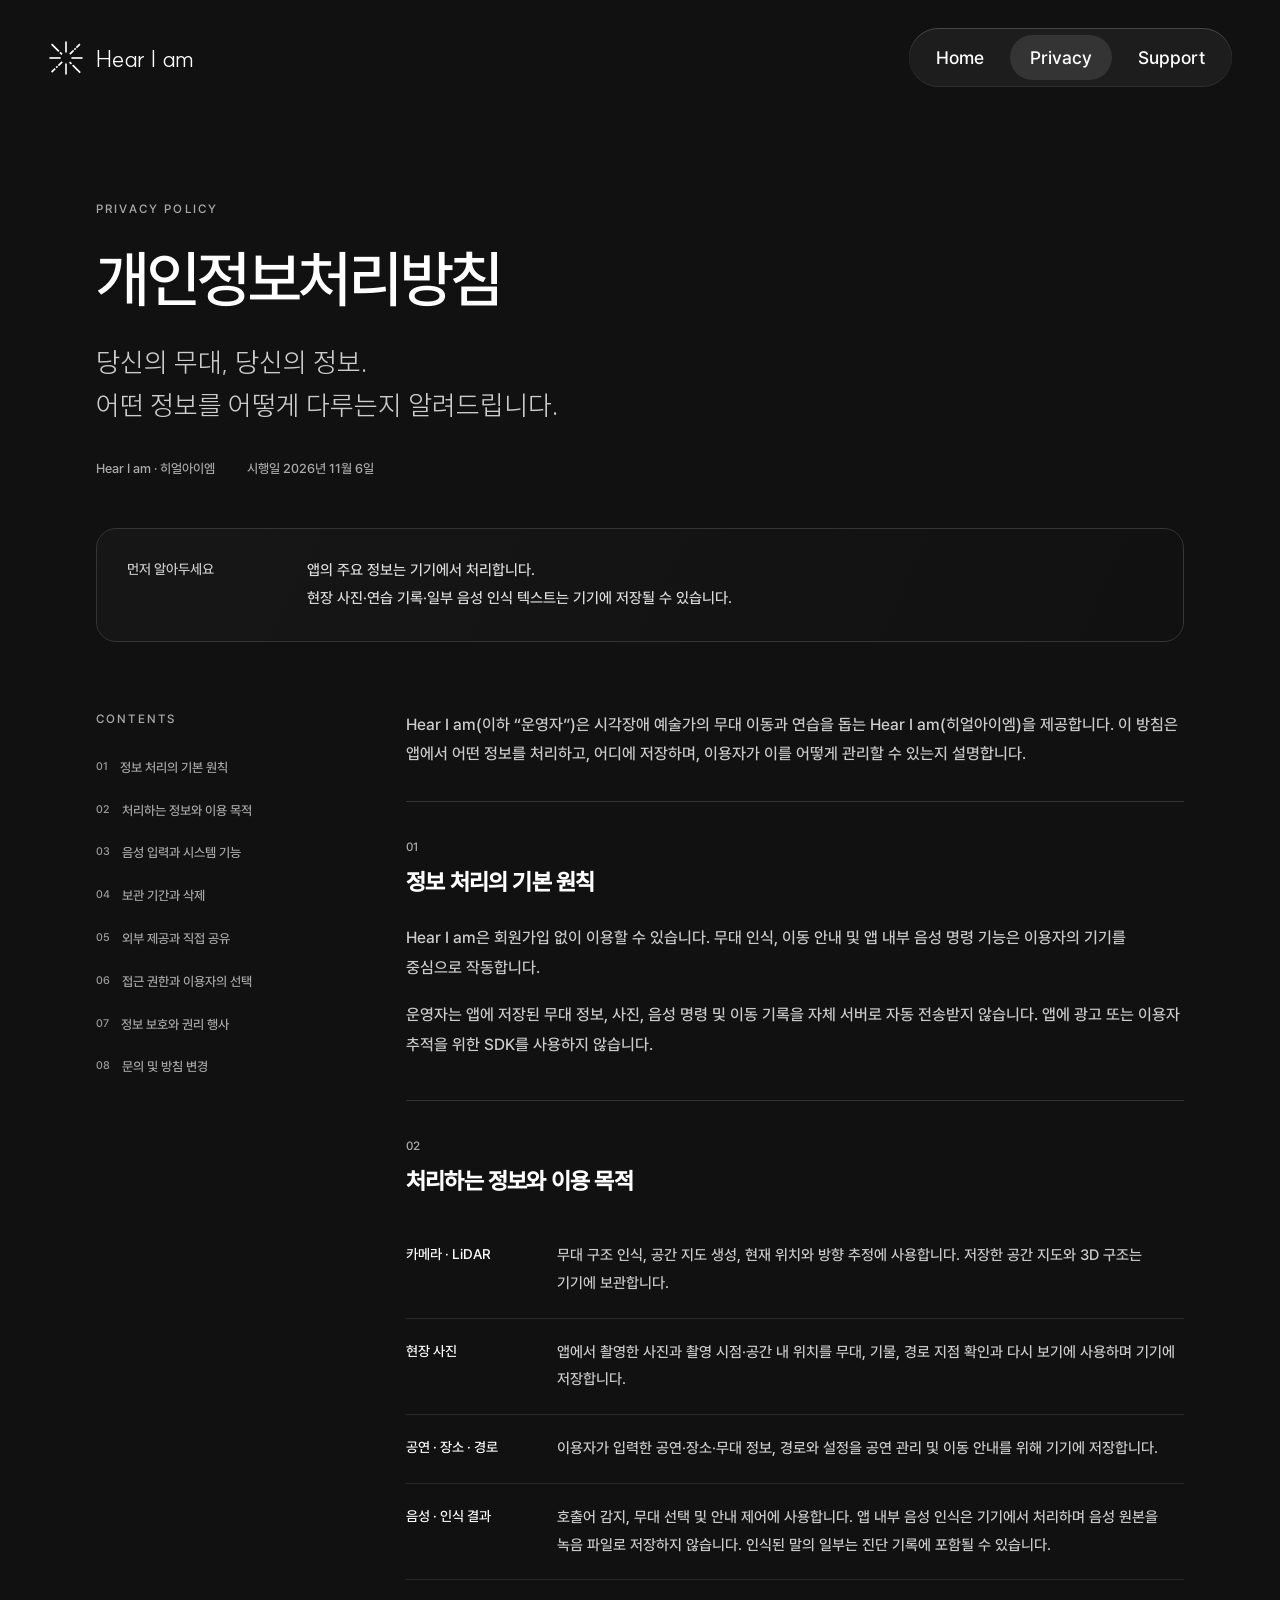
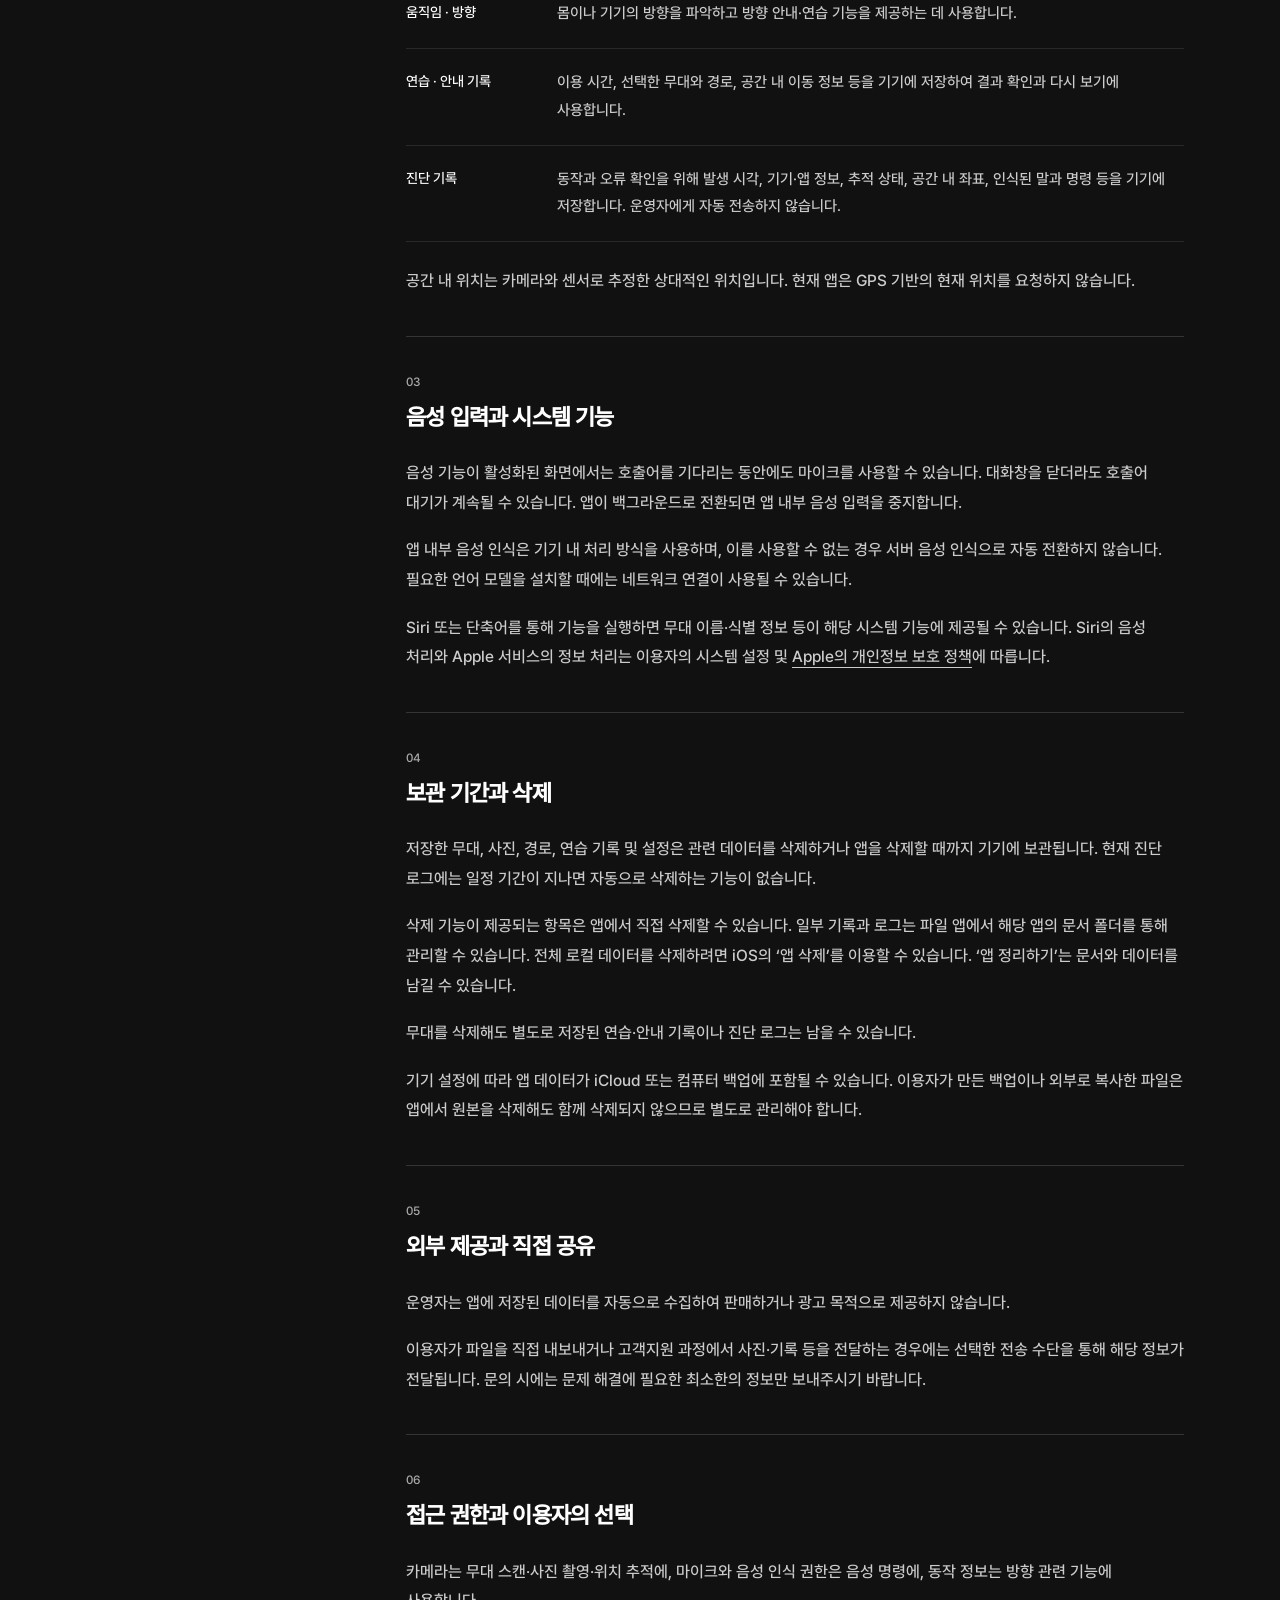
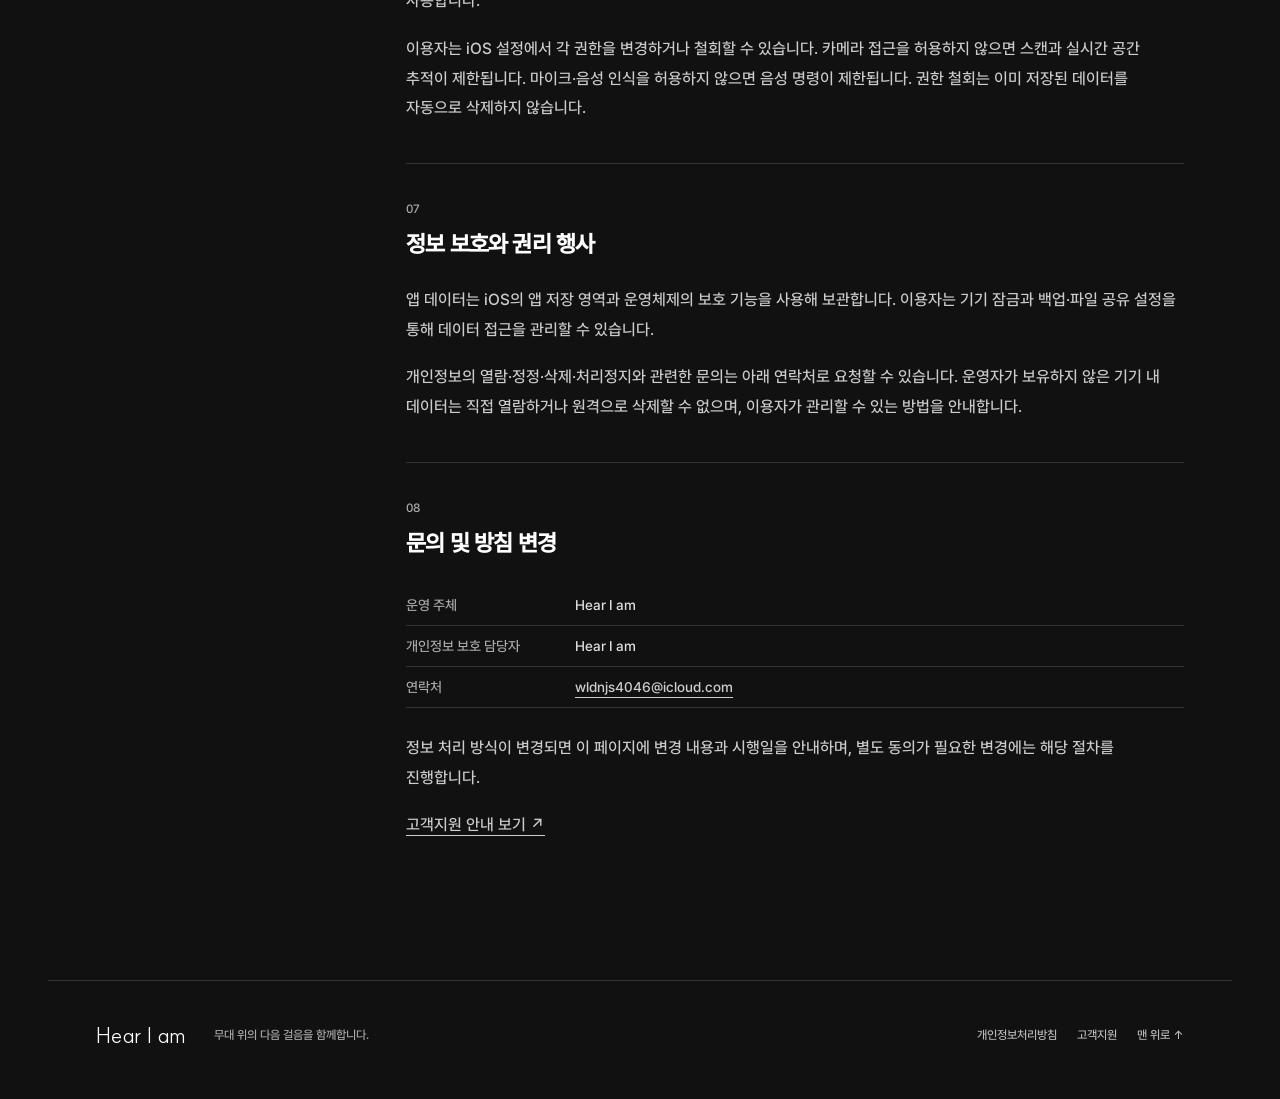
==== commit d5fec1ed: "fix: set Hear I am as operator and contact" ====
--- a/privacy/index.html
+++ b/privacy/index.html
@@ -1,4 +1,4 @@
 <!doctype html>
 <html lang="ko"><head><meta charset="utf-8"><meta name="viewport" content="width=device-width, initial-scale=1"><meta name="theme-color" content="#111111"><meta name="description" content="Hear I am 히얼아이엠 개인정보처리방침. 무대 위의 다음 걸음을 함께합니다."><title>개인정보처리방침 — Hear I am</title><link rel="icon" href="../assets/favicon.svg" type="image/svg+xml"><link rel="stylesheet" href="../styles.css"></head>
 <body><a class="skip-link" href="#main">본문으로 이동</a><header class="site-header"><a class="brand" href="https://heariam.web.app/" aria-label="Hear I am 소개 페이지"><img src="../assets/favicon.svg" width="36" height="36" alt=""><span>Hear I am</span></a><nav class="site-nav" aria-label="주 메뉴"><a href="https://heariam.web.app/">Home</a><a href="../privacy/" aria-current="page">Privacy</a><a href="../support/" >Support</a></nav></header>
-<main id="main" tabindex="-1"><div class="hero"><p class="eyebrow">PRIVACY POLICY</p><h1>개인정보처리방침</h1><p class="lead">당신의 무대, 당신의 정보.<br>어떤 정보를 어떻게 다루는지 알려드립니다.</p><div class="meta"><span>Hear I am · 히얼아이엠</span><span>시행일 <time datetime="2026-11-06">2026년 11월 6일</time></span></div></div><div class="summary"><span class="summary-label">먼저 알아두세요</span><p>앱의 주요 정보는 기기에서 처리합니다.<br>현장 사진·연습 기록·일부 음성 인식 텍스트는 기기에 저장될 수 있습니다.</p></div><div class="document-layout"><aside><nav aria-label="개인정보처리방침 목차"><p class="eyebrow">CONTENTS</p><a href="#principles"><span>01</span>정보 처리의 기본 원칙</a><a href="#data"><span>02</span>처리하는 정보와 이용 목적</a><a href="#voice"><span>03</span>음성 입력과 시스템 기능</a><a href="#retention"><span>04</span>보관 기간과 삭제</a><a href="#sharing"><span>05</span>외부 제공과 직접 공유</a><a href="#permissions"><span>06</span>접근 권한과 이용자의 선택</a><a href="#rights"><span>07</span>정보 보호와 권리 행사</a><a href="#contact"><span>08</span>문의 및 방침 변경</a></nav></aside><article><p class="intro">[운영 주체명](이하 “운영자”)은 시각장애 예술가의 무대 이동과 연습을 돕는 Hear I am(히얼아이엠)을 제공합니다. 이 방침은 앱에서 어떤 정보를 처리하고, 어디에 저장하며, 이용자가 이를 어떻게 관리할 수 있는지 설명합니다.</p><section id="principles"><span class="section-number">01</span><h2>정보 처리의 기본 원칙</h2><p>Hear I am은 회원가입 없이 이용할 수 있습니다. 무대 인식, 이동 안내 및 앱 내부 음성 명령 기능은 이용자의 기기를 중심으로 작동합니다.</p><p>운영자는 앱에 저장된 무대 정보, 사진, 음성 명령 및 이동 기록을 자체 서버로 자동 전송받지 않습니다. 앱에 광고 또는 이용자 추적을 위한 SDK를 사용하지 않습니다.</p></section><section id="data"><span class="section-number">02</span><h2>처리하는 정보와 이용 목적</h2><dl class="data-list"><div><dt>카메라 · LiDAR</dt><dd>무대 구조 인식, 공간 지도 생성, 현재 위치와 방향 추정에 사용합니다. 저장한 공간 지도와 3D 구조는 기기에 보관합니다.</dd></div><div><dt>현장 사진</dt><dd>앱에서 촬영한 사진과 촬영 시점·공간 내 위치를 무대, 기물, 경로 지점 확인과 다시 보기에 사용하며 기기에 저장합니다.</dd></div><div><dt>공연 · 장소 · 경로</dt><dd>이용자가 입력한 공연·장소·무대 정보, 경로와 설정을 공연 관리 및 이동 안내를 위해 기기에 저장합니다.</dd></div><div><dt>음성 · 인식 결과</dt><dd>호출어 감지, 무대 선택 및 안내 제어에 사용합니다. 앱 내부 음성 인식은 기기에서 처리하며 음성 원본을 녹음 파일로 저장하지 않습니다. 인식된 말의 일부는 진단 기록에 포함될 수 있습니다.</dd></div><div><dt>움직임 · 방향</dt><dd>몸이나 기기의 방향을 파악하고 방향 안내·연습 기능을 제공하는 데 사용합니다.</dd></div><div><dt>연습 · 안내 기록</dt><dd>이용 시간, 선택한 무대와 경로, 공간 내 이동 정보 등을 기기에 저장하여 결과 확인과 다시 보기에 사용합니다.</dd></div><div><dt>진단 기록</dt><dd>동작과 오류 확인을 위해 발생 시각, 기기·앱 정보, 추적 상태, 공간 내 좌표, 인식된 말과 명령 등을 기기에 저장합니다. 운영자에게 자동 전송하지 않습니다.</dd></div></dl><p>공간 내 위치는 카메라와 센서로 추정한 상대적인 위치입니다. 현재 앱은 GPS 기반의 현재 위치를 요청하지 않습니다.</p></section><section id="voice"><span class="section-number">03</span><h2>음성 입력과 시스템 기능</h2><p>음성 기능이 활성화된 화면에서는 호출어를 기다리는 동안에도 마이크를 사용할 수 있습니다. 대화창을 닫더라도 호출어 대기가 계속될 수 있습니다. 앱이 백그라운드로 전환되면 앱 내부 음성 입력을 중지합니다.</p><p>앱 내부 음성 인식은 기기 내 처리 방식을 사용하며, 이를 사용할 수 없는 경우 서버 음성 인식으로 자동 전환하지 않습니다. 필요한 언어 모델을 설치할 때에는 네트워크 연결이 사용될 수 있습니다.</p><p>Siri 또는 단축어를 통해 기능을 실행하면 무대 이름·식별 정보 등이 해당 시스템 기능에 제공될 수 있습니다. Siri의 음성 처리와 Apple 서비스의 정보 처리는 이용자의 시스템 설정 및 <a href="https://www.apple.com/kr/legal/privacy/">Apple의 개인정보 보호 정책</a>에 따릅니다.</p></section><section id="retention"><span class="section-number">04</span><h2>보관 기간과 삭제</h2><p>저장한 무대, 사진, 경로, 연습 기록 및 설정은 관련 데이터를 삭제하거나 앱을 삭제할 때까지 기기에 보관됩니다. 현재 진단 로그에는 일정 기간이 지나면 자동으로 삭제하는 기능이 없습니다.</p><p>삭제 기능이 제공되는 항목은 앱에서 직접 삭제할 수 있습니다. 일부 기록과 로그는 파일 앱에서 해당 앱의 문서 폴더를 통해 관리할 수 있습니다. 전체 로컬 데이터를 삭제하려면 iOS의 ‘앱 삭제’를 이용할 수 있습니다. ‘앱 정리하기’는 문서와 데이터를 남길 수 있습니다.</p><p>무대를 삭제해도 별도로 저장된 연습·안내 기록이나 진단 로그는 남을 수 있습니다.</p><p>기기 설정에 따라 앱 데이터가 iCloud 또는 컴퓨터 백업에 포함될 수 있습니다. 이용자가 만든 백업이나 외부로 복사한 파일은 앱에서 원본을 삭제해도 함께 삭제되지 않으므로 별도로 관리해야 합니다.</p></section><section id="sharing"><span class="section-number">05</span><h2>외부 제공과 직접 공유</h2><p>운영자는 앱에 저장된 데이터를 자동으로 수집하여 판매하거나 광고 목적으로 제공하지 않습니다.</p><p>이용자가 파일을 직접 내보내거나 고객지원 과정에서 사진·기록 등을 전달하는 경우에는 선택한 전송 수단을 통해 해당 정보가 전달됩니다. 문의 시에는 문제 해결에 필요한 최소한의 정보만 보내주시기 바랍니다.</p></section><section id="permissions"><span class="section-number">06</span><h2>접근 권한과 이용자의 선택</h2><p>카메라는 무대 스캔·사진 촬영·위치 추적에, 마이크와 음성 인식 권한은 음성 명령에, 동작 정보는 방향 관련 기능에 사용합니다.</p><p>이용자는 iOS 설정에서 각 권한을 변경하거나 철회할 수 있습니다. 카메라 접근을 허용하지 않으면 스캔과 실시간 공간 추적이 제한됩니다. 마이크·음성 인식을 허용하지 않으면 음성 명령이 제한됩니다. 권한 철회는 이미 저장된 데이터를 자동으로 삭제하지 않습니다.</p></section><section id="rights"><span class="section-number">07</span><h2>정보 보호와 권리 행사</h2><p>앱 데이터는 iOS의 앱 저장 영역과 운영체제의 보호 기능을 사용해 보관합니다. 이용자는 기기 잠금과 백업·파일 공유 설정을 통해 데이터 접근을 관리할 수 있습니다.</p><p>개인정보의 열람·정정·삭제·처리정지와 관련한 문의는 아래 연락처로 요청할 수 있습니다. 운영자가 보유하지 않은 기기 내 데이터는 직접 열람하거나 원격으로 삭제할 수 없으며, 이용자가 관리할 수 있는 방법을 안내합니다.</p></section><section id="contact"><span class="section-number">08</span><h2>문의 및 방침 변경</h2><dl class="contact-list"><div><dt>운영 주체</dt><dd class="placeholder">[운영 주체명]</dd></div><div><dt>개인정보 보호 담당자</dt><dd class="placeholder">[담당자 또는 부서명]</dd></div><div><dt>연락처</dt><dd><a href="mailto:wldnjs4046@icloud.com">wldnjs4046@icloud.com</a></dd></div></dl><p>정보 처리 방식이 변경되면 이 페이지에 변경 내용과 시행일을 안내하며, 별도 동의가 필요한 변경에는 해당 절차를 진행합니다.</p><p><a href="../support/">고객지원 안내 보기 ↗</a></p></section></article></div></main><footer><a class="footer-brand" href="https://heariam.web.app/">Hear I am</a><p>무대 위의 다음 걸음을 함께합니다.</p><nav aria-label="하단 메뉴"><a href="../privacy/">개인정보처리방침</a><a href="../support/">고객지원</a><a href="#main">맨 위로 ↑</a></nav></footer></body></html>+<main id="main" tabindex="-1"><div class="hero"><p class="eyebrow">PRIVACY POLICY</p><h1>개인정보처리방침</h1><p class="lead">당신의 무대, 당신의 정보.<br>어떤 정보를 어떻게 다루는지 알려드립니다.</p><div class="meta"><span>Hear I am · 히얼아이엠</span><span>시행일 <time datetime="2026-11-06">2026년 11월 6일</time></span></div></div><div class="summary"><span class="summary-label">먼저 알아두세요</span><p>앱의 주요 정보는 기기에서 처리합니다.<br>현장 사진·연습 기록·일부 음성 인식 텍스트는 기기에 저장될 수 있습니다.</p></div><div class="document-layout"><aside><nav aria-label="개인정보처리방침 목차"><p class="eyebrow">CONTENTS</p><a href="#principles"><span>01</span>정보 처리의 기본 원칙</a><a href="#data"><span>02</span>처리하는 정보와 이용 목적</a><a href="#voice"><span>03</span>음성 입력과 시스템 기능</a><a href="#retention"><span>04</span>보관 기간과 삭제</a><a href="#sharing"><span>05</span>외부 제공과 직접 공유</a><a href="#permissions"><span>06</span>접근 권한과 이용자의 선택</a><a href="#rights"><span>07</span>정보 보호와 권리 행사</a><a href="#contact"><span>08</span>문의 및 방침 변경</a></nav></aside><article><p class="intro">Hear I am(이하 “운영자”)은 시각장애 예술가의 무대 이동과 연습을 돕는 Hear I am(히얼아이엠)을 제공합니다. 이 방침은 앱에서 어떤 정보를 처리하고, 어디에 저장하며, 이용자가 이를 어떻게 관리할 수 있는지 설명합니다.</p><section id="principles"><span class="section-number">01</span><h2>정보 처리의 기본 원칙</h2><p>Hear I am은 회원가입 없이 이용할 수 있습니다. 무대 인식, 이동 안내 및 앱 내부 음성 명령 기능은 이용자의 기기를 중심으로 작동합니다.</p><p>운영자는 앱에 저장된 무대 정보, 사진, 음성 명령 및 이동 기록을 자체 서버로 자동 전송받지 않습니다. 앱에 광고 또는 이용자 추적을 위한 SDK를 사용하지 않습니다.</p></section><section id="data"><span class="section-number">02</span><h2>처리하는 정보와 이용 목적</h2><dl class="data-list"><div><dt>카메라 · LiDAR</dt><dd>무대 구조 인식, 공간 지도 생성, 현재 위치와 방향 추정에 사용합니다. 저장한 공간 지도와 3D 구조는 기기에 보관합니다.</dd></div><div><dt>현장 사진</dt><dd>앱에서 촬영한 사진과 촬영 시점·공간 내 위치를 무대, 기물, 경로 지점 확인과 다시 보기에 사용하며 기기에 저장합니다.</dd></div><div><dt>공연 · 장소 · 경로</dt><dd>이용자가 입력한 공연·장소·무대 정보, 경로와 설정을 공연 관리 및 이동 안내를 위해 기기에 저장합니다.</dd></div><div><dt>음성 · 인식 결과</dt><dd>호출어 감지, 무대 선택 및 안내 제어에 사용합니다. 앱 내부 음성 인식은 기기에서 처리하며 음성 원본을 녹음 파일로 저장하지 않습니다. 인식된 말의 일부는 진단 기록에 포함될 수 있습니다.</dd></div><div><dt>움직임 · 방향</dt><dd>몸이나 기기의 방향을 파악하고 방향 안내·연습 기능을 제공하는 데 사용합니다.</dd></div><div><dt>연습 · 안내 기록</dt><dd>이용 시간, 선택한 무대와 경로, 공간 내 이동 정보 등을 기기에 저장하여 결과 확인과 다시 보기에 사용합니다.</dd></div><div><dt>진단 기록</dt><dd>동작과 오류 확인을 위해 발생 시각, 기기·앱 정보, 추적 상태, 공간 내 좌표, 인식된 말과 명령 등을 기기에 저장합니다. 운영자에게 자동 전송하지 않습니다.</dd></div></dl><p>공간 내 위치는 카메라와 센서로 추정한 상대적인 위치입니다. 현재 앱은 GPS 기반의 현재 위치를 요청하지 않습니다.</p></section><section id="voice"><span class="section-number">03</span><h2>음성 입력과 시스템 기능</h2><p>음성 기능이 활성화된 화면에서는 호출어를 기다리는 동안에도 마이크를 사용할 수 있습니다. 대화창을 닫더라도 호출어 대기가 계속될 수 있습니다. 앱이 백그라운드로 전환되면 앱 내부 음성 입력을 중지합니다.</p><p>앱 내부 음성 인식은 기기 내 처리 방식을 사용하며, 이를 사용할 수 없는 경우 서버 음성 인식으로 자동 전환하지 않습니다. 필요한 언어 모델을 설치할 때에는 네트워크 연결이 사용될 수 있습니다.</p><p>Siri 또는 단축어를 통해 기능을 실행하면 무대 이름·식별 정보 등이 해당 시스템 기능에 제공될 수 있습니다. Siri의 음성 처리와 Apple 서비스의 정보 처리는 이용자의 시스템 설정 및 <a href="https://www.apple.com/kr/legal/privacy/">Apple의 개인정보 보호 정책</a>에 따릅니다.</p></section><section id="retention"><span class="section-number">04</span><h2>보관 기간과 삭제</h2><p>저장한 무대, 사진, 경로, 연습 기록 및 설정은 관련 데이터를 삭제하거나 앱을 삭제할 때까지 기기에 보관됩니다. 현재 진단 로그에는 일정 기간이 지나면 자동으로 삭제하는 기능이 없습니다.</p><p>삭제 기능이 제공되는 항목은 앱에서 직접 삭제할 수 있습니다. 일부 기록과 로그는 파일 앱에서 해당 앱의 문서 폴더를 통해 관리할 수 있습니다. 전체 로컬 데이터를 삭제하려면 iOS의 ‘앱 삭제’를 이용할 수 있습니다. ‘앱 정리하기’는 문서와 데이터를 남길 수 있습니다.</p><p>무대를 삭제해도 별도로 저장된 연습·안내 기록이나 진단 로그는 남을 수 있습니다.</p><p>기기 설정에 따라 앱 데이터가 iCloud 또는 컴퓨터 백업에 포함될 수 있습니다. 이용자가 만든 백업이나 외부로 복사한 파일은 앱에서 원본을 삭제해도 함께 삭제되지 않으므로 별도로 관리해야 합니다.</p></section><section id="sharing"><span class="section-number">05</span><h2>외부 제공과 직접 공유</h2><p>운영자는 앱에 저장된 데이터를 자동으로 수집하여 판매하거나 광고 목적으로 제공하지 않습니다.</p><p>이용자가 파일을 직접 내보내거나 고객지원 과정에서 사진·기록 등을 전달하는 경우에는 선택한 전송 수단을 통해 해당 정보가 전달됩니다. 문의 시에는 문제 해결에 필요한 최소한의 정보만 보내주시기 바랍니다.</p></section><section id="permissions"><span class="section-number">06</span><h2>접근 권한과 이용자의 선택</h2><p>카메라는 무대 스캔·사진 촬영·위치 추적에, 마이크와 음성 인식 권한은 음성 명령에, 동작 정보는 방향 관련 기능에 사용합니다.</p><p>이용자는 iOS 설정에서 각 권한을 변경하거나 철회할 수 있습니다. 카메라 접근을 허용하지 않으면 스캔과 실시간 공간 추적이 제한됩니다. 마이크·음성 인식을 허용하지 않으면 음성 명령이 제한됩니다. 권한 철회는 이미 저장된 데이터를 자동으로 삭제하지 않습니다.</p></section><section id="rights"><span class="section-number">07</span><h2>정보 보호와 권리 행사</h2><p>앱 데이터는 iOS의 앱 저장 영역과 운영체제의 보호 기능을 사용해 보관합니다. 이용자는 기기 잠금과 백업·파일 공유 설정을 통해 데이터 접근을 관리할 수 있습니다.</p><p>개인정보의 열람·정정·삭제·처리정지와 관련한 문의는 아래 연락처로 요청할 수 있습니다. 운영자가 보유하지 않은 기기 내 데이터는 직접 열람하거나 원격으로 삭제할 수 없으며, 이용자가 관리할 수 있는 방법을 안내합니다.</p></section><section id="contact"><span class="section-number">08</span><h2>문의 및 방침 변경</h2><dl class="contact-list"><div><dt>운영 주체</dt><dd class="placeholder">Hear I am</dd></div><div><dt>개인정보 보호 담당자</dt><dd class="placeholder">Hear I am</dd></div><div><dt>연락처</dt><dd><a href="mailto:wldnjs4046@icloud.com">wldnjs4046@icloud.com</a></dd></div></dl><p>정보 처리 방식이 변경되면 이 페이지에 변경 내용과 시행일을 안내하며, 별도 동의가 필요한 변경에는 해당 절차를 진행합니다.</p><p><a href="../support/">고객지원 안내 보기 ↗</a></p></section></article></div></main><footer><a class="footer-brand" href="https://heariam.web.app/">Hear I am</a><p>무대 위의 다음 걸음을 함께합니다.</p><nav aria-label="하단 메뉴"><a href="../privacy/">개인정보처리방침</a><a href="../support/">고객지원</a><a href="#main">맨 위로 ↑</a></nav></footer></body></html>
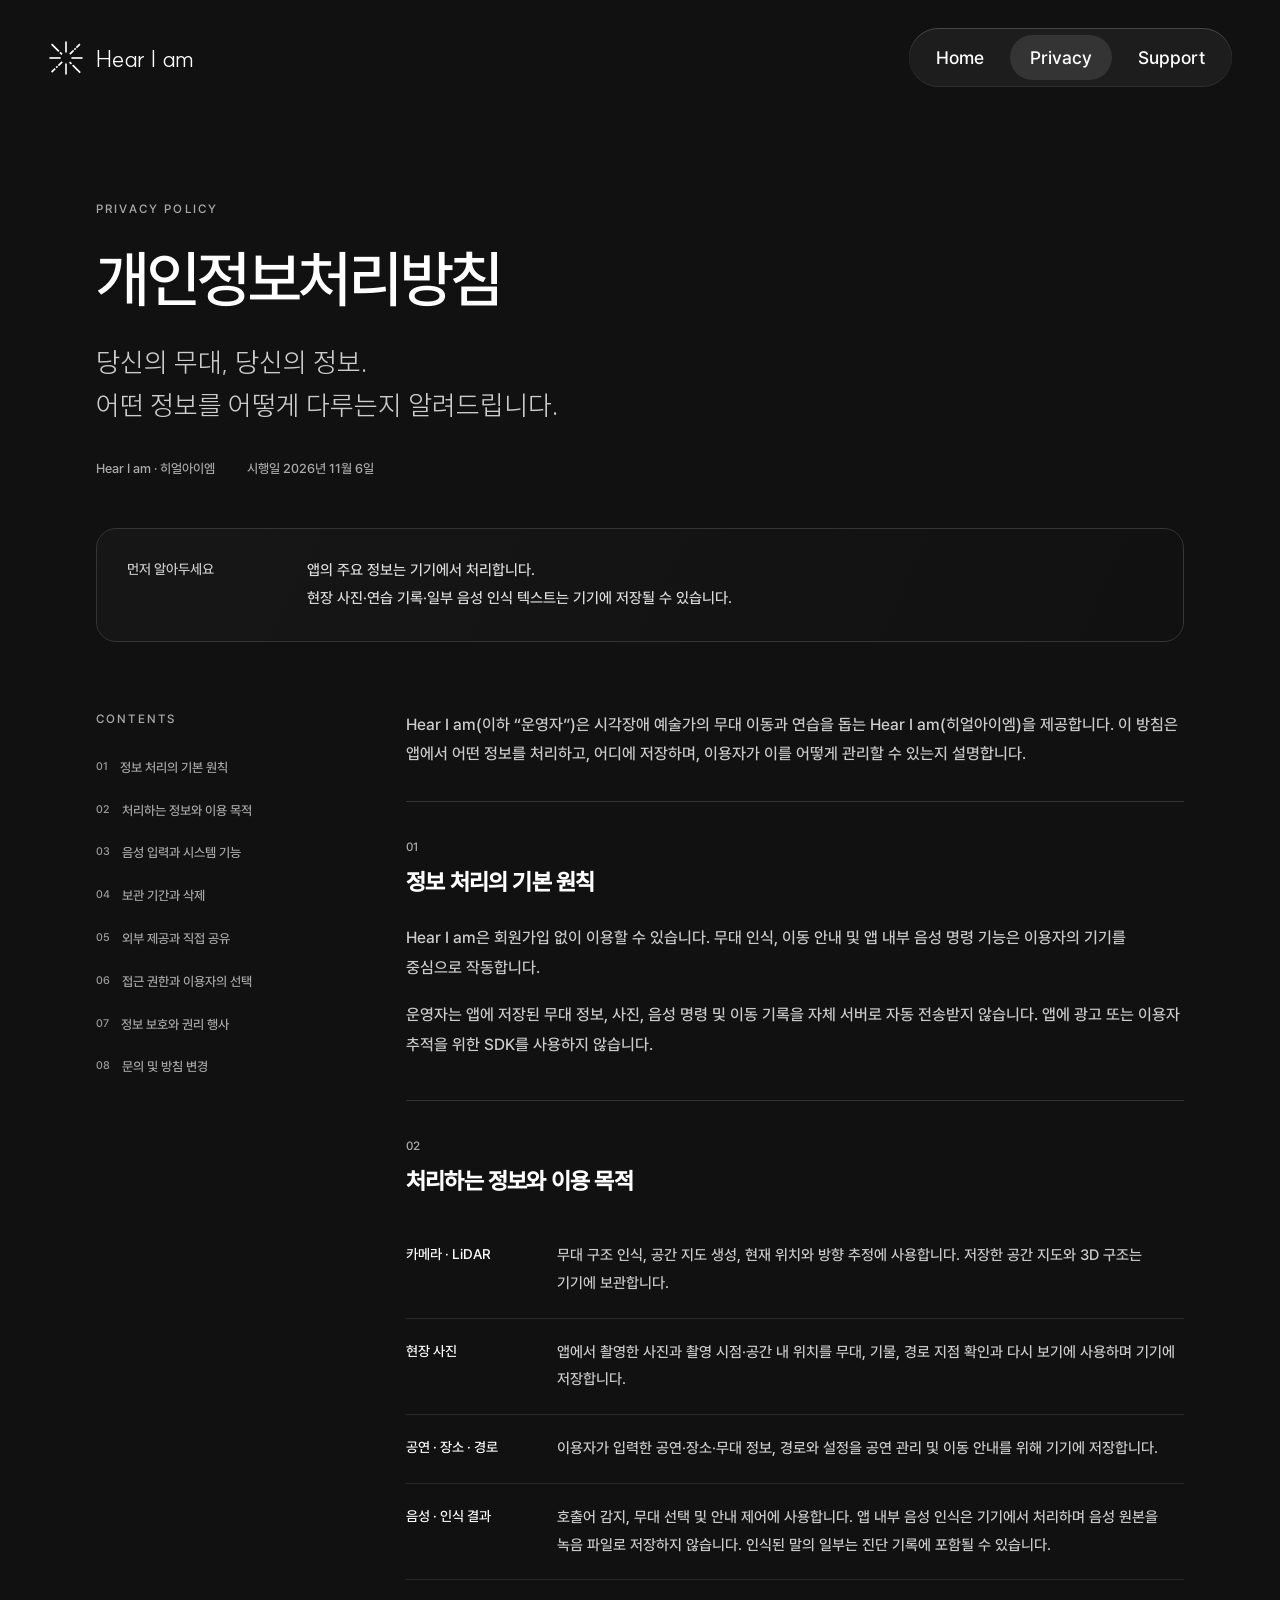
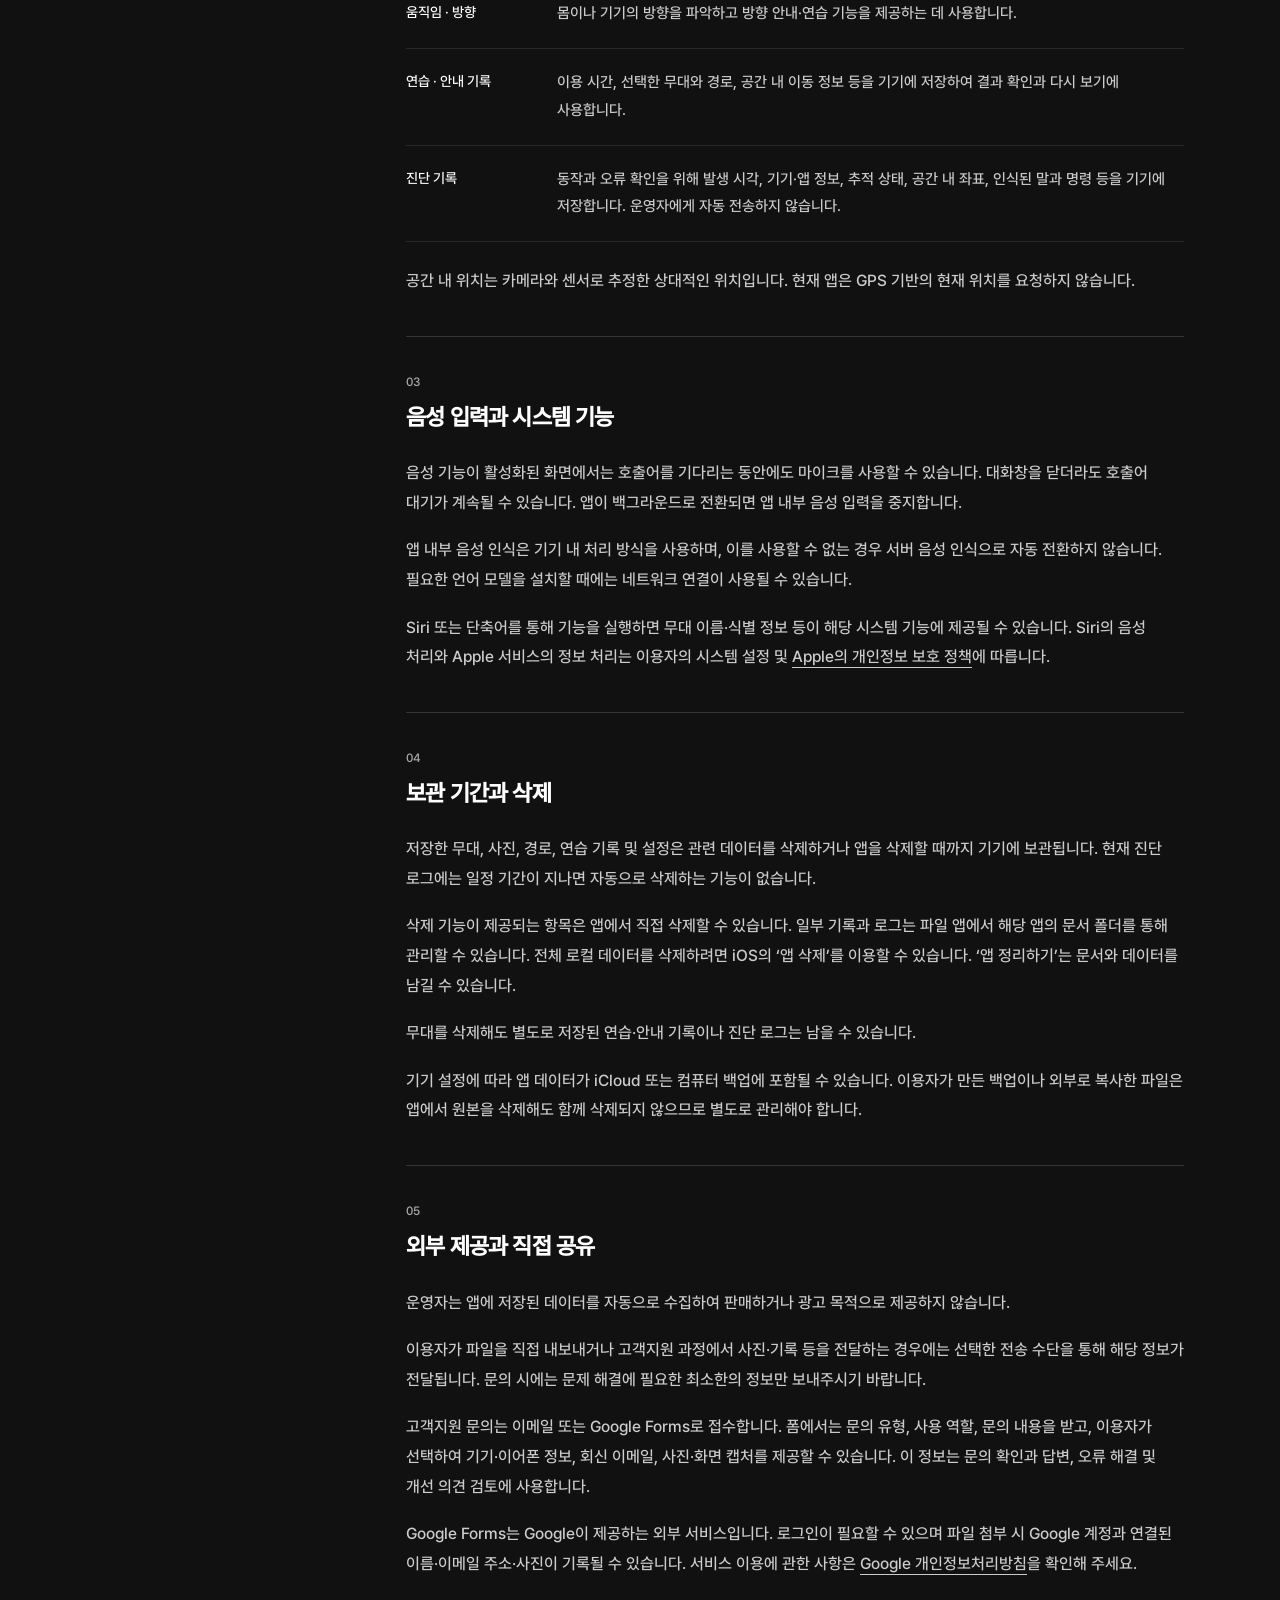
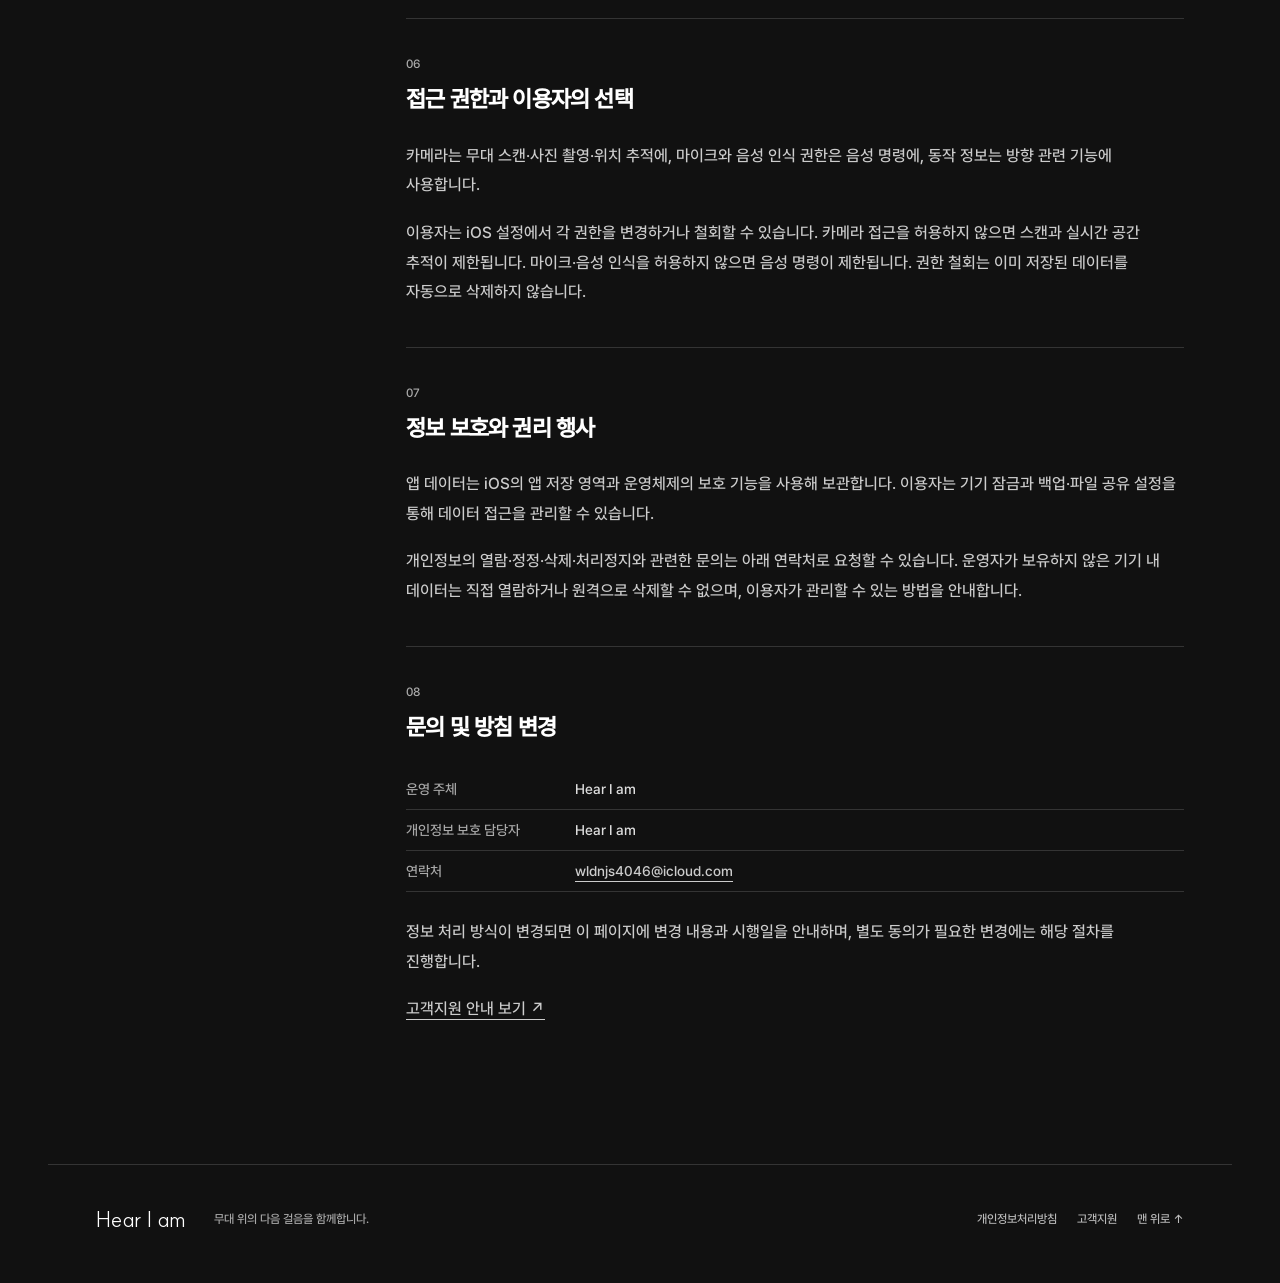
==== commit 5f3d4f1d: "feat: link support inquiry form" ====
--- a/privacy/index.html
+++ b/privacy/index.html
@@ -1,4 +1,4 @@
 <!doctype html>
 <html lang="ko"><head><meta charset="utf-8"><meta name="viewport" content="width=device-width, initial-scale=1"><meta name="theme-color" content="#111111"><meta name="description" content="Hear I am 히얼아이엠 개인정보처리방침. 무대 위의 다음 걸음을 함께합니다."><title>개인정보처리방침 — Hear I am</title><link rel="icon" href="../assets/favicon.svg" type="image/svg+xml"><link rel="stylesheet" href="../styles.css"></head>
 <body><a class="skip-link" href="#main">본문으로 이동</a><header class="site-header"><a class="brand" href="https://heariam.web.app/" aria-label="Hear I am 소개 페이지"><img src="../assets/favicon.svg" width="36" height="36" alt=""><span>Hear I am</span></a><nav class="site-nav" aria-label="주 메뉴"><a href="https://heariam.web.app/">Home</a><a href="../privacy/" aria-current="page">Privacy</a><a href="../support/" >Support</a></nav></header>
-<main id="main" tabindex="-1"><div class="hero"><p class="eyebrow">PRIVACY POLICY</p><h1>개인정보처리방침</h1><p class="lead">당신의 무대, 당신의 정보.<br>어떤 정보를 어떻게 다루는지 알려드립니다.</p><div class="meta"><span>Hear I am · 히얼아이엠</span><span>시행일 <time datetime="2026-11-06">2026년 11월 6일</time></span></div></div><div class="summary"><span class="summary-label">먼저 알아두세요</span><p>앱의 주요 정보는 기기에서 처리합니다.<br>현장 사진·연습 기록·일부 음성 인식 텍스트는 기기에 저장될 수 있습니다.</p></div><div class="document-layout"><aside><nav aria-label="개인정보처리방침 목차"><p class="eyebrow">CONTENTS</p><a href="#principles"><span>01</span>정보 처리의 기본 원칙</a><a href="#data"><span>02</span>처리하는 정보와 이용 목적</a><a href="#voice"><span>03</span>음성 입력과 시스템 기능</a><a href="#retention"><span>04</span>보관 기간과 삭제</a><a href="#sharing"><span>05</span>외부 제공과 직접 공유</a><a href="#permissions"><span>06</span>접근 권한과 이용자의 선택</a><a href="#rights"><span>07</span>정보 보호와 권리 행사</a><a href="#contact"><span>08</span>문의 및 방침 변경</a></nav></aside><article><p class="intro">Hear I am(이하 “운영자”)은 시각장애 예술가의 무대 이동과 연습을 돕는 Hear I am(히얼아이엠)을 제공합니다. 이 방침은 앱에서 어떤 정보를 처리하고, 어디에 저장하며, 이용자가 이를 어떻게 관리할 수 있는지 설명합니다.</p><section id="principles"><span class="section-number">01</span><h2>정보 처리의 기본 원칙</h2><p>Hear I am은 회원가입 없이 이용할 수 있습니다. 무대 인식, 이동 안내 및 앱 내부 음성 명령 기능은 이용자의 기기를 중심으로 작동합니다.</p><p>운영자는 앱에 저장된 무대 정보, 사진, 음성 명령 및 이동 기록을 자체 서버로 자동 전송받지 않습니다. 앱에 광고 또는 이용자 추적을 위한 SDK를 사용하지 않습니다.</p></section><section id="data"><span class="section-number">02</span><h2>처리하는 정보와 이용 목적</h2><dl class="data-list"><div><dt>카메라 · LiDAR</dt><dd>무대 구조 인식, 공간 지도 생성, 현재 위치와 방향 추정에 사용합니다. 저장한 공간 지도와 3D 구조는 기기에 보관합니다.</dd></div><div><dt>현장 사진</dt><dd>앱에서 촬영한 사진과 촬영 시점·공간 내 위치를 무대, 기물, 경로 지점 확인과 다시 보기에 사용하며 기기에 저장합니다.</dd></div><div><dt>공연 · 장소 · 경로</dt><dd>이용자가 입력한 공연·장소·무대 정보, 경로와 설정을 공연 관리 및 이동 안내를 위해 기기에 저장합니다.</dd></div><div><dt>음성 · 인식 결과</dt><dd>호출어 감지, 무대 선택 및 안내 제어에 사용합니다. 앱 내부 음성 인식은 기기에서 처리하며 음성 원본을 녹음 파일로 저장하지 않습니다. 인식된 말의 일부는 진단 기록에 포함될 수 있습니다.</dd></div><div><dt>움직임 · 방향</dt><dd>몸이나 기기의 방향을 파악하고 방향 안내·연습 기능을 제공하는 데 사용합니다.</dd></div><div><dt>연습 · 안내 기록</dt><dd>이용 시간, 선택한 무대와 경로, 공간 내 이동 정보 등을 기기에 저장하여 결과 확인과 다시 보기에 사용합니다.</dd></div><div><dt>진단 기록</dt><dd>동작과 오류 확인을 위해 발생 시각, 기기·앱 정보, 추적 상태, 공간 내 좌표, 인식된 말과 명령 등을 기기에 저장합니다. 운영자에게 자동 전송하지 않습니다.</dd></div></dl><p>공간 내 위치는 카메라와 센서로 추정한 상대적인 위치입니다. 현재 앱은 GPS 기반의 현재 위치를 요청하지 않습니다.</p></section><section id="voice"><span class="section-number">03</span><h2>음성 입력과 시스템 기능</h2><p>음성 기능이 활성화된 화면에서는 호출어를 기다리는 동안에도 마이크를 사용할 수 있습니다. 대화창을 닫더라도 호출어 대기가 계속될 수 있습니다. 앱이 백그라운드로 전환되면 앱 내부 음성 입력을 중지합니다.</p><p>앱 내부 음성 인식은 기기 내 처리 방식을 사용하며, 이를 사용할 수 없는 경우 서버 음성 인식으로 자동 전환하지 않습니다. 필요한 언어 모델을 설치할 때에는 네트워크 연결이 사용될 수 있습니다.</p><p>Siri 또는 단축어를 통해 기능을 실행하면 무대 이름·식별 정보 등이 해당 시스템 기능에 제공될 수 있습니다. Siri의 음성 처리와 Apple 서비스의 정보 처리는 이용자의 시스템 설정 및 <a href="https://www.apple.com/kr/legal/privacy/">Apple의 개인정보 보호 정책</a>에 따릅니다.</p></section><section id="retention"><span class="section-number">04</span><h2>보관 기간과 삭제</h2><p>저장한 무대, 사진, 경로, 연습 기록 및 설정은 관련 데이터를 삭제하거나 앱을 삭제할 때까지 기기에 보관됩니다. 현재 진단 로그에는 일정 기간이 지나면 자동으로 삭제하는 기능이 없습니다.</p><p>삭제 기능이 제공되는 항목은 앱에서 직접 삭제할 수 있습니다. 일부 기록과 로그는 파일 앱에서 해당 앱의 문서 폴더를 통해 관리할 수 있습니다. 전체 로컬 데이터를 삭제하려면 iOS의 ‘앱 삭제’를 이용할 수 있습니다. ‘앱 정리하기’는 문서와 데이터를 남길 수 있습니다.</p><p>무대를 삭제해도 별도로 저장된 연습·안내 기록이나 진단 로그는 남을 수 있습니다.</p><p>기기 설정에 따라 앱 데이터가 iCloud 또는 컴퓨터 백업에 포함될 수 있습니다. 이용자가 만든 백업이나 외부로 복사한 파일은 앱에서 원본을 삭제해도 함께 삭제되지 않으므로 별도로 관리해야 합니다.</p></section><section id="sharing"><span class="section-number">05</span><h2>외부 제공과 직접 공유</h2><p>운영자는 앱에 저장된 데이터를 자동으로 수집하여 판매하거나 광고 목적으로 제공하지 않습니다.</p><p>이용자가 파일을 직접 내보내거나 고객지원 과정에서 사진·기록 등을 전달하는 경우에는 선택한 전송 수단을 통해 해당 정보가 전달됩니다. 문의 시에는 문제 해결에 필요한 최소한의 정보만 보내주시기 바랍니다.</p></section><section id="permissions"><span class="section-number">06</span><h2>접근 권한과 이용자의 선택</h2><p>카메라는 무대 스캔·사진 촬영·위치 추적에, 마이크와 음성 인식 권한은 음성 명령에, 동작 정보는 방향 관련 기능에 사용합니다.</p><p>이용자는 iOS 설정에서 각 권한을 변경하거나 철회할 수 있습니다. 카메라 접근을 허용하지 않으면 스캔과 실시간 공간 추적이 제한됩니다. 마이크·음성 인식을 허용하지 않으면 음성 명령이 제한됩니다. 권한 철회는 이미 저장된 데이터를 자동으로 삭제하지 않습니다.</p></section><section id="rights"><span class="section-number">07</span><h2>정보 보호와 권리 행사</h2><p>앱 데이터는 iOS의 앱 저장 영역과 운영체제의 보호 기능을 사용해 보관합니다. 이용자는 기기 잠금과 백업·파일 공유 설정을 통해 데이터 접근을 관리할 수 있습니다.</p><p>개인정보의 열람·정정·삭제·처리정지와 관련한 문의는 아래 연락처로 요청할 수 있습니다. 운영자가 보유하지 않은 기기 내 데이터는 직접 열람하거나 원격으로 삭제할 수 없으며, 이용자가 관리할 수 있는 방법을 안내합니다.</p></section><section id="contact"><span class="section-number">08</span><h2>문의 및 방침 변경</h2><dl class="contact-list"><div><dt>운영 주체</dt><dd class="placeholder">Hear I am</dd></div><div><dt>개인정보 보호 담당자</dt><dd class="placeholder">Hear I am</dd></div><div><dt>연락처</dt><dd><a href="mailto:wldnjs4046@icloud.com">wldnjs4046@icloud.com</a></dd></div></dl><p>정보 처리 방식이 변경되면 이 페이지에 변경 내용과 시행일을 안내하며, 별도 동의가 필요한 변경에는 해당 절차를 진행합니다.</p><p><a href="../support/">고객지원 안내 보기 ↗</a></p></section></article></div></main><footer><a class="footer-brand" href="https://heariam.web.app/">Hear I am</a><p>무대 위의 다음 걸음을 함께합니다.</p><nav aria-label="하단 메뉴"><a href="../privacy/">개인정보처리방침</a><a href="../support/">고객지원</a><a href="#main">맨 위로 ↑</a></nav></footer></body></html>+<main id="main" tabindex="-1"><div class="hero"><p class="eyebrow">PRIVACY POLICY</p><h1>개인정보처리방침</h1><p class="lead">당신의 무대, 당신의 정보.<br>어떤 정보를 어떻게 다루는지 알려드립니다.</p><div class="meta"><span>Hear I am · 히얼아이엠</span><span>시행일 <time datetime="2026-11-06">2026년 11월 6일</time></span></div></div><div class="summary"><span class="summary-label">먼저 알아두세요</span><p>앱의 주요 정보는 기기에서 처리합니다.<br>현장 사진·연습 기록·일부 음성 인식 텍스트는 기기에 저장될 수 있습니다.</p></div><div class="document-layout"><aside><nav aria-label="개인정보처리방침 목차"><p class="eyebrow">CONTENTS</p><a href="#principles"><span>01</span>정보 처리의 기본 원칙</a><a href="#data"><span>02</span>처리하는 정보와 이용 목적</a><a href="#voice"><span>03</span>음성 입력과 시스템 기능</a><a href="#retention"><span>04</span>보관 기간과 삭제</a><a href="#sharing"><span>05</span>외부 제공과 직접 공유</a><a href="#permissions"><span>06</span>접근 권한과 이용자의 선택</a><a href="#rights"><span>07</span>정보 보호와 권리 행사</a><a href="#contact"><span>08</span>문의 및 방침 변경</a></nav></aside><article><p class="intro">Hear I am(이하 “운영자”)은 시각장애 예술가의 무대 이동과 연습을 돕는 Hear I am(히얼아이엠)을 제공합니다. 이 방침은 앱에서 어떤 정보를 처리하고, 어디에 저장하며, 이용자가 이를 어떻게 관리할 수 있는지 설명합니다.</p><section id="principles"><span class="section-number">01</span><h2>정보 처리의 기본 원칙</h2><p>Hear I am은 회원가입 없이 이용할 수 있습니다. 무대 인식, 이동 안내 및 앱 내부 음성 명령 기능은 이용자의 기기를 중심으로 작동합니다.</p><p>운영자는 앱에 저장된 무대 정보, 사진, 음성 명령 및 이동 기록을 자체 서버로 자동 전송받지 않습니다. 앱에 광고 또는 이용자 추적을 위한 SDK를 사용하지 않습니다.</p></section><section id="data"><span class="section-number">02</span><h2>처리하는 정보와 이용 목적</h2><dl class="data-list"><div><dt>카메라 · LiDAR</dt><dd>무대 구조 인식, 공간 지도 생성, 현재 위치와 방향 추정에 사용합니다. 저장한 공간 지도와 3D 구조는 기기에 보관합니다.</dd></div><div><dt>현장 사진</dt><dd>앱에서 촬영한 사진과 촬영 시점·공간 내 위치를 무대, 기물, 경로 지점 확인과 다시 보기에 사용하며 기기에 저장합니다.</dd></div><div><dt>공연 · 장소 · 경로</dt><dd>이용자가 입력한 공연·장소·무대 정보, 경로와 설정을 공연 관리 및 이동 안내를 위해 기기에 저장합니다.</dd></div><div><dt>음성 · 인식 결과</dt><dd>호출어 감지, 무대 선택 및 안내 제어에 사용합니다. 앱 내부 음성 인식은 기기에서 처리하며 음성 원본을 녹음 파일로 저장하지 않습니다. 인식된 말의 일부는 진단 기록에 포함될 수 있습니다.</dd></div><div><dt>움직임 · 방향</dt><dd>몸이나 기기의 방향을 파악하고 방향 안내·연습 기능을 제공하는 데 사용합니다.</dd></div><div><dt>연습 · 안내 기록</dt><dd>이용 시간, 선택한 무대와 경로, 공간 내 이동 정보 등을 기기에 저장하여 결과 확인과 다시 보기에 사용합니다.</dd></div><div><dt>진단 기록</dt><dd>동작과 오류 확인을 위해 발생 시각, 기기·앱 정보, 추적 상태, 공간 내 좌표, 인식된 말과 명령 등을 기기에 저장합니다. 운영자에게 자동 전송하지 않습니다.</dd></div></dl><p>공간 내 위치는 카메라와 센서로 추정한 상대적인 위치입니다. 현재 앱은 GPS 기반의 현재 위치를 요청하지 않습니다.</p></section><section id="voice"><span class="section-number">03</span><h2>음성 입력과 시스템 기능</h2><p>음성 기능이 활성화된 화면에서는 호출어를 기다리는 동안에도 마이크를 사용할 수 있습니다. 대화창을 닫더라도 호출어 대기가 계속될 수 있습니다. 앱이 백그라운드로 전환되면 앱 내부 음성 입력을 중지합니다.</p><p>앱 내부 음성 인식은 기기 내 처리 방식을 사용하며, 이를 사용할 수 없는 경우 서버 음성 인식으로 자동 전환하지 않습니다. 필요한 언어 모델을 설치할 때에는 네트워크 연결이 사용될 수 있습니다.</p><p>Siri 또는 단축어를 통해 기능을 실행하면 무대 이름·식별 정보 등이 해당 시스템 기능에 제공될 수 있습니다. Siri의 음성 처리와 Apple 서비스의 정보 처리는 이용자의 시스템 설정 및 <a href="https://www.apple.com/kr/legal/privacy/">Apple의 개인정보 보호 정책</a>에 따릅니다.</p></section><section id="retention"><span class="section-number">04</span><h2>보관 기간과 삭제</h2><p>저장한 무대, 사진, 경로, 연습 기록 및 설정은 관련 데이터를 삭제하거나 앱을 삭제할 때까지 기기에 보관됩니다. 현재 진단 로그에는 일정 기간이 지나면 자동으로 삭제하는 기능이 없습니다.</p><p>삭제 기능이 제공되는 항목은 앱에서 직접 삭제할 수 있습니다. 일부 기록과 로그는 파일 앱에서 해당 앱의 문서 폴더를 통해 관리할 수 있습니다. 전체 로컬 데이터를 삭제하려면 iOS의 ‘앱 삭제’를 이용할 수 있습니다. ‘앱 정리하기’는 문서와 데이터를 남길 수 있습니다.</p><p>무대를 삭제해도 별도로 저장된 연습·안내 기록이나 진단 로그는 남을 수 있습니다.</p><p>기기 설정에 따라 앱 데이터가 iCloud 또는 컴퓨터 백업에 포함될 수 있습니다. 이용자가 만든 백업이나 외부로 복사한 파일은 앱에서 원본을 삭제해도 함께 삭제되지 않으므로 별도로 관리해야 합니다.</p></section><section id="sharing"><span class="section-number">05</span><h2>외부 제공과 직접 공유</h2><p>운영자는 앱에 저장된 데이터를 자동으로 수집하여 판매하거나 광고 목적으로 제공하지 않습니다.</p><p>이용자가 파일을 직접 내보내거나 고객지원 과정에서 사진·기록 등을 전달하는 경우에는 선택한 전송 수단을 통해 해당 정보가 전달됩니다. 문의 시에는 문제 해결에 필요한 최소한의 정보만 보내주시기 바랍니다.</p><p>고객지원 문의는 이메일 또는 Google Forms로 접수합니다. 폼에서는 문의 유형, 사용 역할, 문의 내용을 받고, 이용자가 선택하여 기기·이어폰 정보, 회신 이메일, 사진·화면 캡처를 제공할 수 있습니다. 이 정보는 문의 확인과 답변, 오류 해결 및 개선 의견 검토에 사용합니다.</p><p>Google Forms는 Google이 제공하는 외부 서비스입니다. 로그인이 필요할 수 있으며 파일 첨부 시 Google 계정과 연결된 이름·이메일 주소·사진이 기록될 수 있습니다. 서비스 이용에 관한 사항은 <a href="https://policies.google.com/privacy?hl=ko">Google 개인정보처리방침</a>을 확인해 주세요.</p></section><section id="permissions"><span class="section-number">06</span><h2>접근 권한과 이용자의 선택</h2><p>카메라는 무대 스캔·사진 촬영·위치 추적에, 마이크와 음성 인식 권한은 음성 명령에, 동작 정보는 방향 관련 기능에 사용합니다.</p><p>이용자는 iOS 설정에서 각 권한을 변경하거나 철회할 수 있습니다. 카메라 접근을 허용하지 않으면 스캔과 실시간 공간 추적이 제한됩니다. 마이크·음성 인식을 허용하지 않으면 음성 명령이 제한됩니다. 권한 철회는 이미 저장된 데이터를 자동으로 삭제하지 않습니다.</p></section><section id="rights"><span class="section-number">07</span><h2>정보 보호와 권리 행사</h2><p>앱 데이터는 iOS의 앱 저장 영역과 운영체제의 보호 기능을 사용해 보관합니다. 이용자는 기기 잠금과 백업·파일 공유 설정을 통해 데이터 접근을 관리할 수 있습니다.</p><p>개인정보의 열람·정정·삭제·처리정지와 관련한 문의는 아래 연락처로 요청할 수 있습니다. 운영자가 보유하지 않은 기기 내 데이터는 직접 열람하거나 원격으로 삭제할 수 없으며, 이용자가 관리할 수 있는 방법을 안내합니다.</p></section><section id="contact"><span class="section-number">08</span><h2>문의 및 방침 변경</h2><dl class="contact-list"><div><dt>운영 주체</dt><dd class="placeholder">Hear I am</dd></div><div><dt>개인정보 보호 담당자</dt><dd class="placeholder">Hear I am</dd></div><div><dt>연락처</dt><dd><a href="mailto:wldnjs4046@icloud.com">wldnjs4046@icloud.com</a></dd></div></dl><p>정보 처리 방식이 변경되면 이 페이지에 변경 내용과 시행일을 안내하며, 별도 동의가 필요한 변경에는 해당 절차를 진행합니다.</p><p><a href="../support/">고객지원 안내 보기 ↗</a></p></section></article></div></main><footer><a class="footer-brand" href="https://heariam.web.app/">Hear I am</a><p>무대 위의 다음 걸음을 함께합니다.</p><nav aria-label="하단 메뉴"><a href="../privacy/">개인정보처리방침</a><a href="../support/">고객지원</a><a href="#main">맨 위로 ↑</a></nav></footer></body></html>
--- a/styles.css
+++ b/styles.css
@@ -1,2 +1,4 @@
 @font-face{font-family:Pretendard;src:url('./assets/Pretendard-Medium.otf') format('opentype');font-weight:500;font-display:swap}@font-face{font-family:SUIT;src:url('./assets/SUIT-Light.woff2') format('woff2');font-weight:300;font-display:swap}
 :root{color-scheme:dark;--bg:#111;--text:#fff;--muted:#aaa;--line:#343434;font-family:Pretendard,-apple-system,BlinkMacSystemFont,sans-serif;font-weight:500;background:var(--bg);color:var(--text);-webkit-font-smoothing:antialiased}*{box-sizing:border-box}body{margin:0;min-width:280px}a{color:inherit;text-decoration:none}button,a,summary{-webkit-tap-highlight-color:transparent}a:focus-visible,summary:focus-visible{outline:2px solid #fff;outline-offset:6px}main:focus{outline:none}p,h1,h2{margin:0}p{line-height:1.85;word-break:keep-all;overflow-wrap:anywhere}img{max-width:100%}.skip-link{position:fixed;z-index:20;left:16px;top:12px;padding:12px 16px;background:white;color:#111;border-radius:8px;transform:translateY(-200%)}.skip-link:focus{transform:none}.site-header{max-width:1280px;padding:28px 48px;margin:auto;display:flex;align-items:center;justify-content:space-between;gap:20px}.brand{display:flex;align-items:center;gap:12px;font-family:SUIT,sans-serif;font-size:24px;font-weight:300}.site-nav{display:flex;gap:6px;padding:7px;border-radius:99px;background:#ffffff0d;box-shadow:inset 0 1px #ffffff2e,inset 0 -1px #ffffff14}.site-nav a{display:flex;align-items:center;min-height:45px;padding:8px 20px;border-radius:99px;font-size:18px}.site-nav a:hover,.site-nav a[aria-current]{background:#ffffff1a}main{max-width:1184px;margin:auto;padding:0 48px 100px}.hero{padding:85px 0 52px}.eyebrow{color:var(--muted);font-size:12px;letter-spacing:.18em;line-height:1.6}.hero h1{font-size:clamp(34px,5vw,62px);font-weight:500;letter-spacing:-.055em;line-height:1.25;margin:22px 0}.lead{font-family:SUIT,Pretendard,sans-serif;font-weight:300;font-size:clamp(20px,2.3vw,27px);line-height:1.6;color:#ccc}.meta{display:flex;flex-wrap:wrap;gap:12px 32px;font-size:13px;color:var(--muted);margin-top:34px}.summary,.safety-note{padding:28px 30px;border:1px solid var(--line);border-radius:20px;display:grid;grid-template-columns:160px 1fr;gap:20px;background:linear-gradient(115deg,#ffffff06,transparent)}.summary-label{font-size:14px;color:#ccc;line-height:1.85}.summary p,.safety-note p{font-size:15px;color:#ddd}.document-layout{display:grid;grid-template-columns:245px minmax(0,1fr);gap:65px;margin-top:68px}aside nav{position:sticky;top:30px}aside .eyebrow{margin-bottom:18px}aside a{display:flex;gap:12px;padding:11px 0;font-size:13px;line-height:1.6;color:#aaa}aside a span{font-size:11px;color:#999}aside a:hover{color:white}article{font-size:16px;color:#ccc}article .intro{padding-bottom:32px}article section{scroll-margin-top:35px;border-top:1px solid var(--line);padding:34px 0 40px}article h2{font-size:23px;color:white;letter-spacing:-.035em;margin:10px 0 24px;line-height:1.5}.section-number{font-size:12px;color:#aaa}article p+p{margin-top:18px}article a{text-decoration:underline;text-underline-offset:5px}.data-list{margin:0 0 24px}.data-list div{display:grid;grid-template-columns:135px 1fr;gap:16px;padding:20px 0;border-bottom:1px solid #292929}.data-list dt{color:white;font-size:14px;line-height:1.85}.data-list dd{margin:0;line-height:1.85;font-size:15px;word-break:keep-all;overflow-wrap:anywhere}.contact-list{font-size:14px;margin:25px 0}.contact-list div{display:flex;flex-wrap:wrap;gap:8px 24px;padding:12px 0;border-bottom:1px solid var(--line)}.contact-list dt{color:#aaa;min-width:145px}.contact-list dd{margin:0}.placeholder{color:#ddd}.support-grid{display:grid;grid-template-columns:1.1fr 1fr;gap:50px;margin:12px 0 90px}.contact-card{padding:32px;border:1px solid #444;border-radius:24px;background:linear-gradient(135deg,#ffffff09,transparent)}.contact-card h2,.before-contact h2,.faq h2{font-weight:500;font-size:25px;letter-spacing:-.035em;margin:18px 0}.contact-card p,.before-contact p{font-size:15px;color:#bbb}.email-placeholder{padding:22px 0 8px;font-size:clamp(22px,3vw,30px);overflow-wrap:anywhere}.contact-card .small{font-size:12px;color:#aaa}.contact-card .eyebrow,.before-contact .eyebrow{font-size:12px}.before-contact{padding:32px 0}.before-contact ol{padding-left:20px;line-height:2.6;color:#ddd;font-size:15px;margin-bottom:20px}.faq{max-width:850px;margin-bottom:65px}.faq h2{font-size:32px;margin-bottom:28px}details{border-top:1px solid var(--line)}details:last-child{border-bottom:1px solid var(--line)}summary{list-style:none;display:flex;align-items:center;justify-content:space-between;gap:24px;min-height:76px;padding:20px 0;cursor:pointer;font-size:17px;line-height:1.6;word-break:keep-all}summary::-webkit-details-marker{display:none}summary span{font-family:SUIT,sans-serif;font-size:26px;flex-shrink:0}details[open] summary span{transform:rotate(45deg)}details p{padding:0 40px 26px 0;color:#bbb;font-size:15px}.text-link{display:flex;flex-wrap:wrap;justify-content:space-between;gap:16px;margin-top:28px;font-size:14px;line-height:1.7;color:#bbb}.text-link span{color:white}footer{border-top:1px solid var(--line);max-width:1184px;margin:auto;padding:35px 48px 45px;display:flex;flex-wrap:wrap;align-items:center;gap:16px 28px}.footer-brand{font-family:SUIT,sans-serif;font-size:22px}footer p{color:#aaa;font-size:12px}footer nav{margin-left:auto;display:flex;flex-wrap:wrap;gap:20px;font-size:12px;color:#bbb}footer nav a{padding:12px 0}.hub{min-height:65vh;padding-top:60px}.hub>img{margin-bottom:30px}.hub-links{display:grid;grid-template-columns:1fr 1fr;gap:20px;margin-top:55px}.hub-links a{border:1px solid #444;border-radius:20px;padding:28px;display:grid;gap:18px;transition:background .15s}.hub-links a:hover{background:#ffffff0a}.hub-links span{font-size:12px;color:#aaa;letter-spacing:.1em}.hub-links strong{font-size:24px;font-weight:500}.hub-links span:last-child{font-size:24px;color:white;justify-self:end}@media(max-width:850px){.document-layout{grid-template-columns:1fr;gap:35px}aside nav{position:static;display:grid;grid-template-columns:1fr 1fr;gap:0 20px}aside .eyebrow{grid-column:1/-1}aside{border-bottom:1px solid var(--line);padding-bottom:25px}.support-grid{gap:24px}.brand span{display:none}.summary,.safety-note{grid-template-columns:1fr;gap:10px}}@media(max-width:600px){.site-header{padding:20px;gap:10px}.site-nav{gap:2px;padding:6px}.site-nav a{font-size:14px;padding:8px 12px;min-height:44px}.brand img{width:30px;height:30px}main{padding:0 24px 65px}.hero{padding:55px 0 35px}.hero h1{font-size:34px}.hero .lead{font-size:21px}.summary,.safety-note{padding:22px}.document-layout{margin-top:38px}.data-list div{grid-template-columns:1fr;gap:8px}article h2{font-size:22px}.support-grid{grid-template-columns:1fr;margin-bottom:40px}.contact-card{padding:25px}.before-contact{padding:15px 0}summary{font-size:16px}.hub-links{grid-template-columns:1fr}footer{padding:28px 24px;align-items:flex-start;flex-direction:column;gap:12px}footer nav{margin-left:0;gap:22px}}@media(prefers-reduced-motion:reduce){*{transition:none!important;scroll-behavior:auto!important}}@media print{:root{color-scheme:light;background:white;color:black}.site-header,aside,footer,.skip-link{display:none}main{padding:0;max-width:none}.hero{padding:0 0 20px}.document-layout{display:block;margin-top:25px}article,article h2,.lead,.meta,.eyebrow,.summary p,.summary-label,.data-list dt,.placeholder{color:black}.summary{background:none}.data-list div,article section{break-inside:avoid}a{text-decoration:underline}}
+
+.contact-button{display:flex;align-items:center;justify-content:space-between;gap:16px;min-height:52px;margin:26px 0 12px;padding:14px 22px;background:#fff;color:#111;border-radius:99px;font-size:17px}.contact-button:hover{background:#e5e5e5}.sr-only{position:absolute;width:1px;height:1px;padding:0;margin:-1px;overflow:hidden;clip-path:inset(50%);white-space:nowrap;border:0}.contact-card .email-placeholder{font-size:clamp(17px,2vw,22px)}
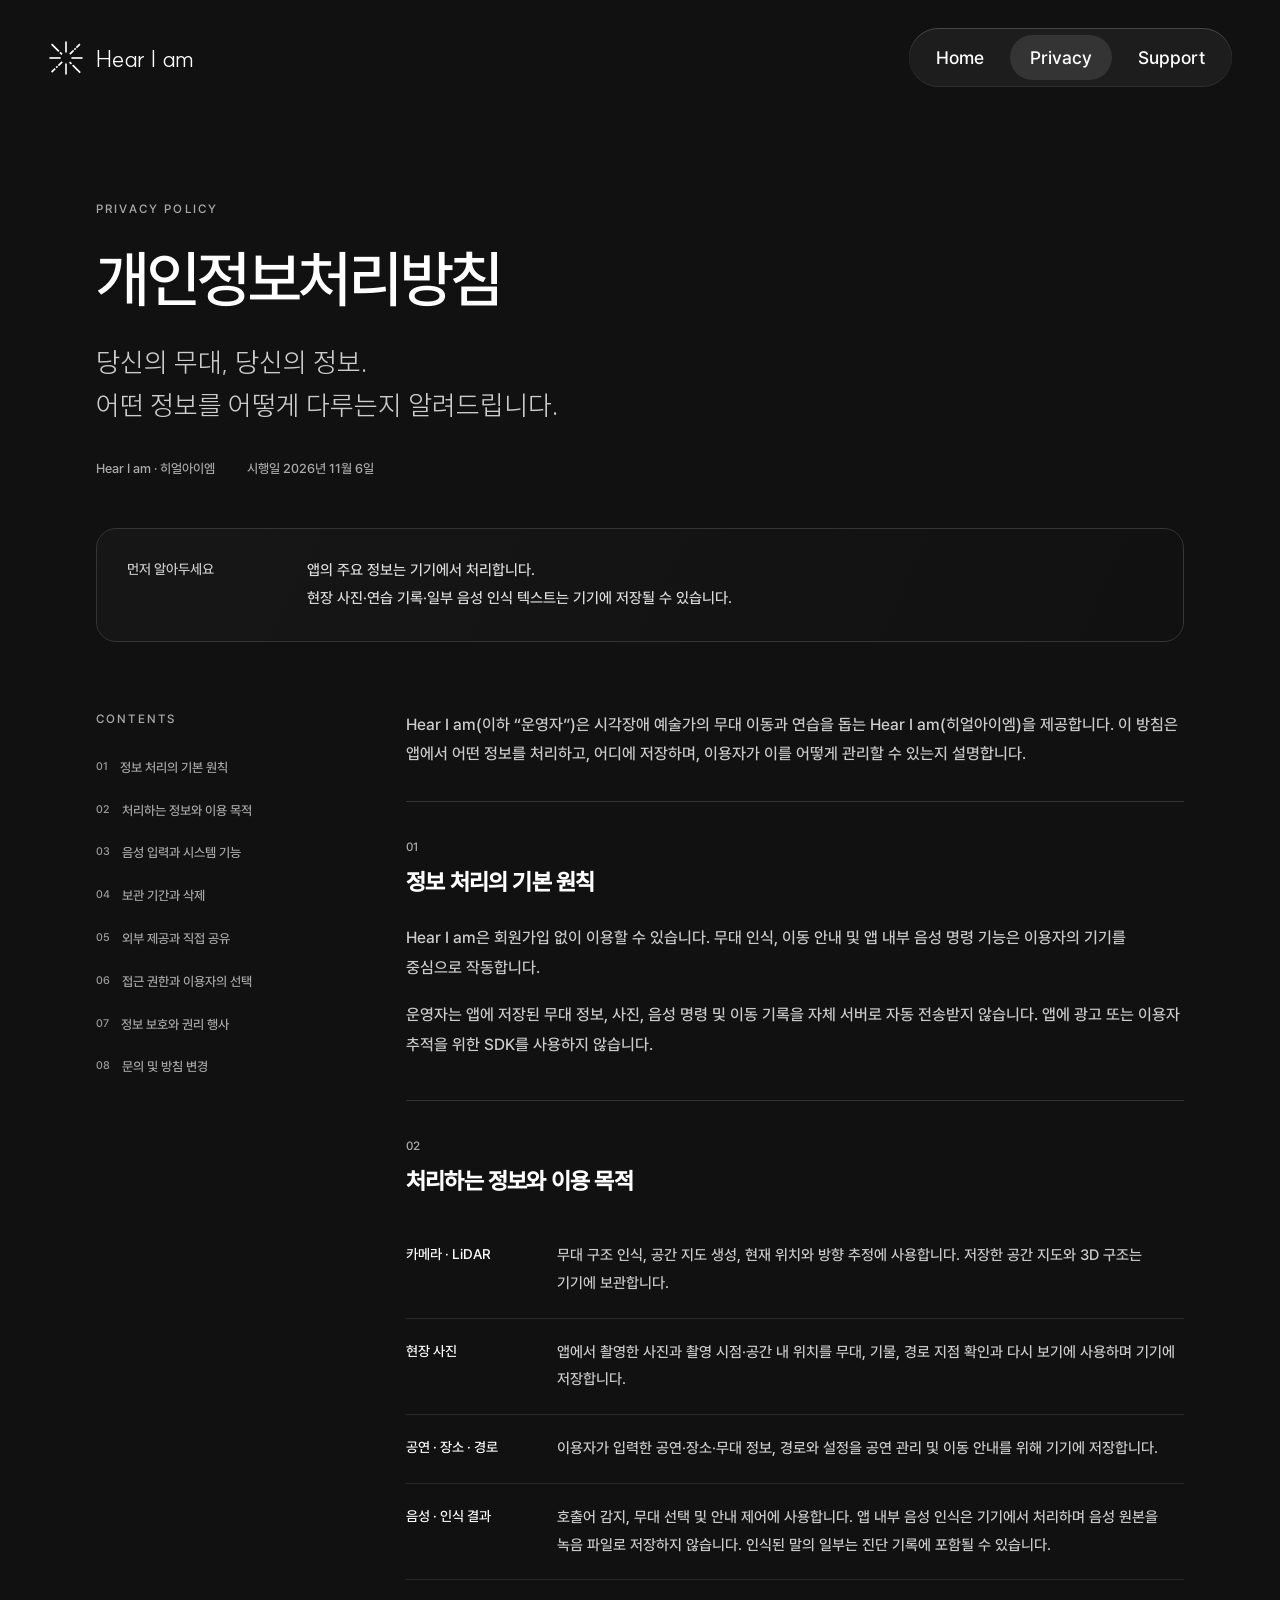
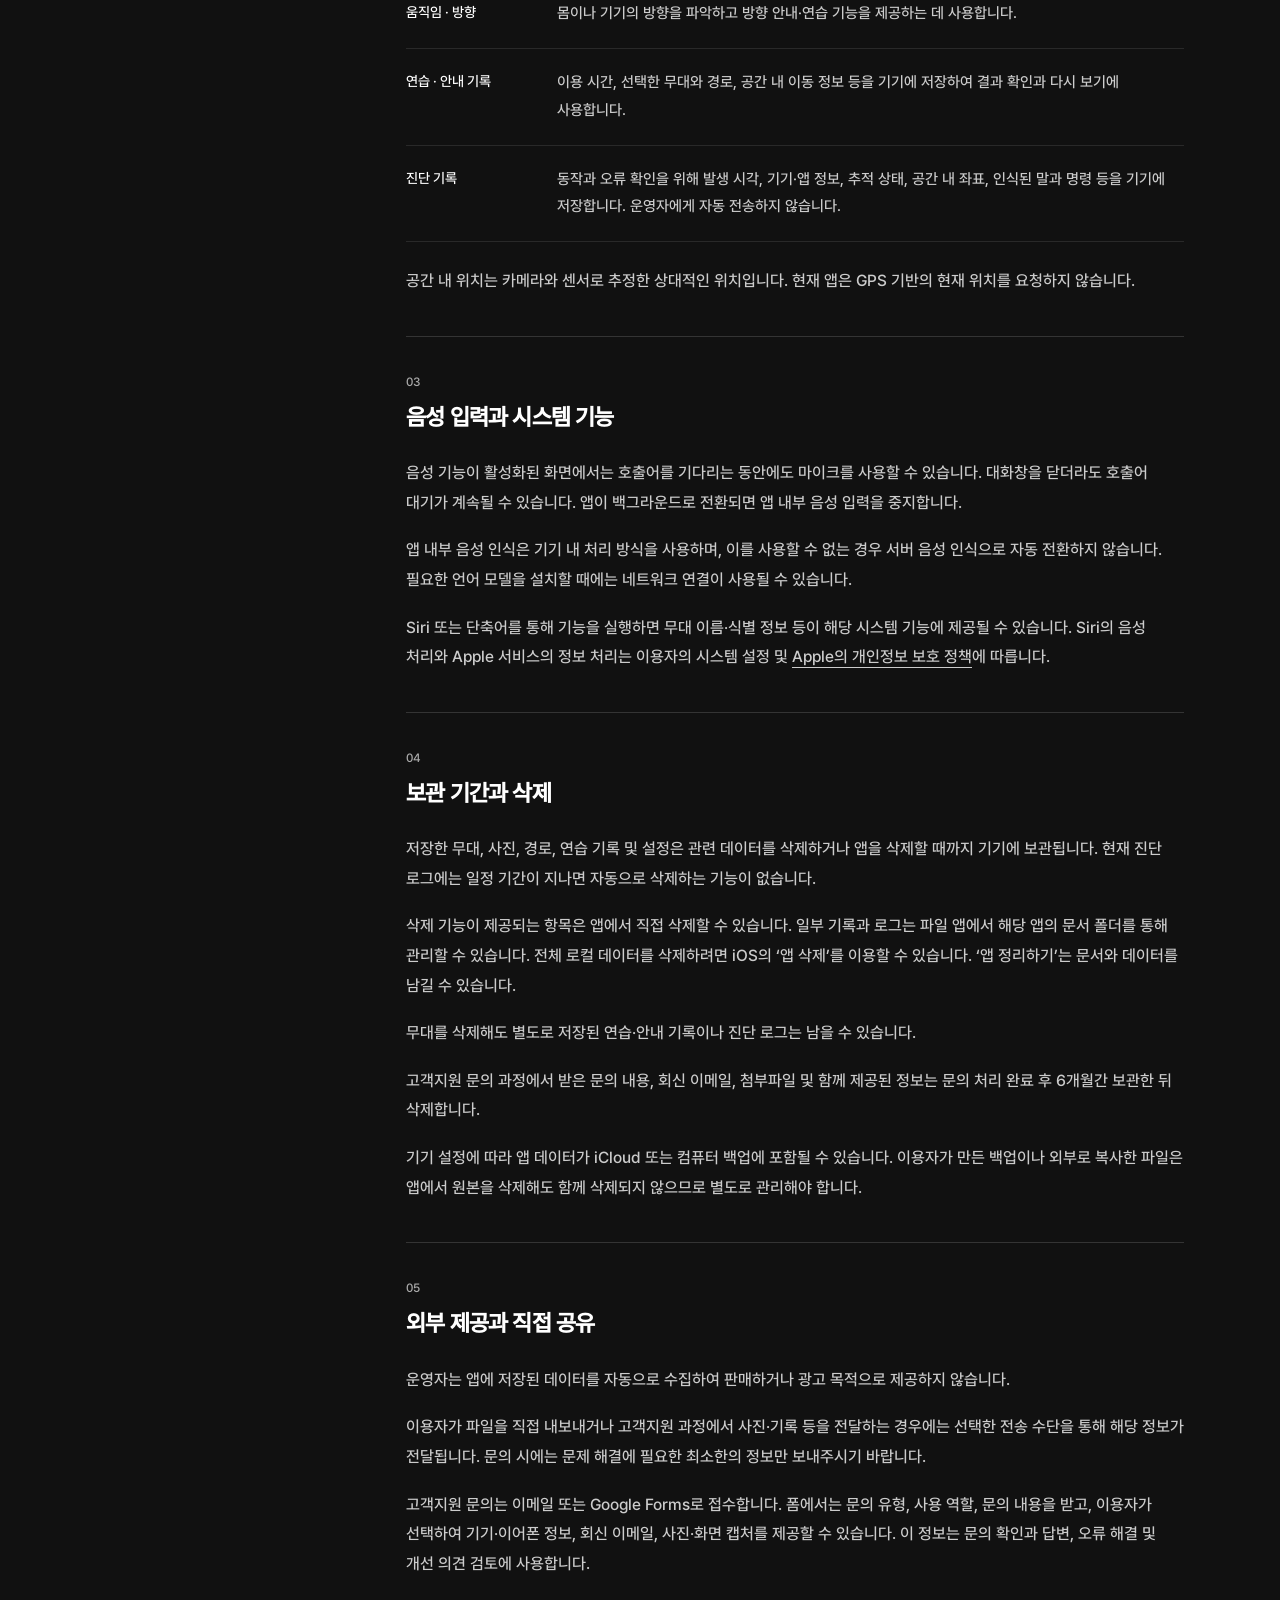
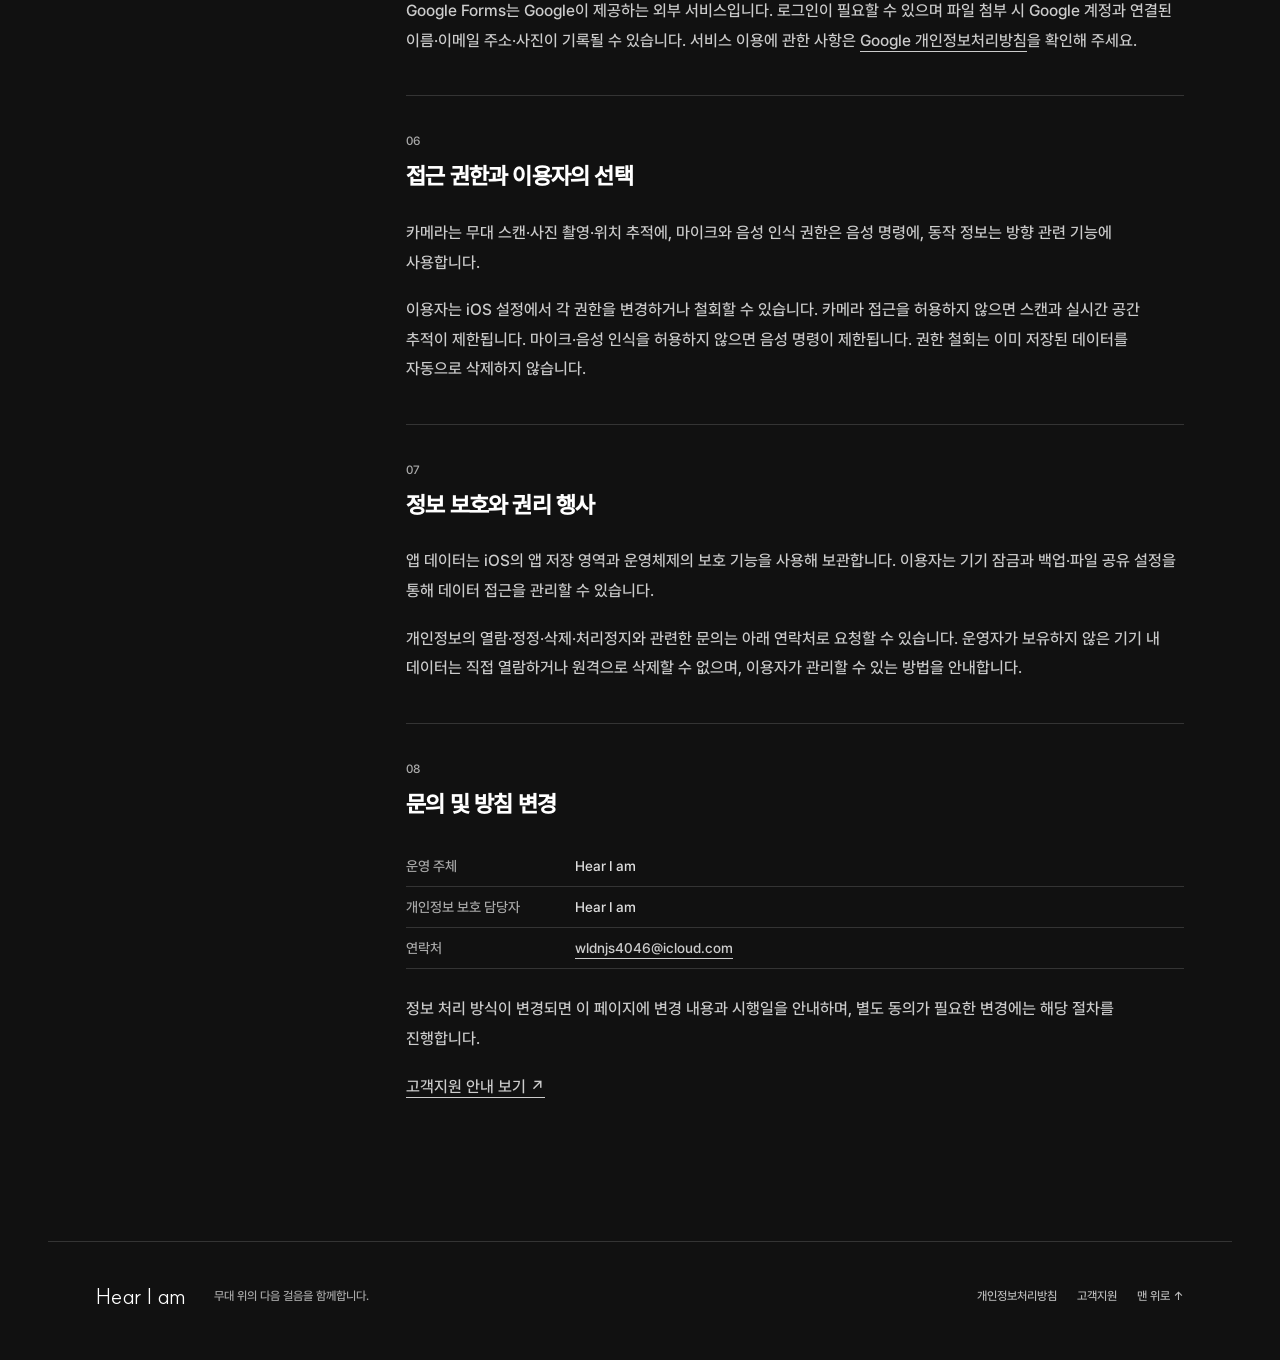
==== commit d350e242: "docs: set inquiry retention to six months" ====
--- a/privacy/index.html
+++ b/privacy/index.html
@@ -1,4 +1,4 @@
 <!doctype html>
 <html lang="ko"><head><meta charset="utf-8"><meta name="viewport" content="width=device-width, initial-scale=1"><meta name="theme-color" content="#111111"><meta name="description" content="Hear I am 히얼아이엠 개인정보처리방침. 무대 위의 다음 걸음을 함께합니다."><title>개인정보처리방침 — Hear I am</title><link rel="icon" href="../assets/favicon.svg" type="image/svg+xml"><link rel="stylesheet" href="../styles.css"></head>
 <body><a class="skip-link" href="#main">본문으로 이동</a><header class="site-header"><a class="brand" href="https://heariam.web.app/" aria-label="Hear I am 소개 페이지"><img src="../assets/favicon.svg" width="36" height="36" alt=""><span>Hear I am</span></a><nav class="site-nav" aria-label="주 메뉴"><a href="https://heariam.web.app/">Home</a><a href="../privacy/" aria-current="page">Privacy</a><a href="../support/" >Support</a></nav></header>
-<main id="main" tabindex="-1"><div class="hero"><p class="eyebrow">PRIVACY POLICY</p><h1>개인정보처리방침</h1><p class="lead">당신의 무대, 당신의 정보.<br>어떤 정보를 어떻게 다루는지 알려드립니다.</p><div class="meta"><span>Hear I am · 히얼아이엠</span><span>시행일 <time datetime="2026-11-06">2026년 11월 6일</time></span></div></div><div class="summary"><span class="summary-label">먼저 알아두세요</span><p>앱의 주요 정보는 기기에서 처리합니다.<br>현장 사진·연습 기록·일부 음성 인식 텍스트는 기기에 저장될 수 있습니다.</p></div><div class="document-layout"><aside><nav aria-label="개인정보처리방침 목차"><p class="eyebrow">CONTENTS</p><a href="#principles"><span>01</span>정보 처리의 기본 원칙</a><a href="#data"><span>02</span>처리하는 정보와 이용 목적</a><a href="#voice"><span>03</span>음성 입력과 시스템 기능</a><a href="#retention"><span>04</span>보관 기간과 삭제</a><a href="#sharing"><span>05</span>외부 제공과 직접 공유</a><a href="#permissions"><span>06</span>접근 권한과 이용자의 선택</a><a href="#rights"><span>07</span>정보 보호와 권리 행사</a><a href="#contact"><span>08</span>문의 및 방침 변경</a></nav></aside><article><p class="intro">Hear I am(이하 “운영자”)은 시각장애 예술가의 무대 이동과 연습을 돕는 Hear I am(히얼아이엠)을 제공합니다. 이 방침은 앱에서 어떤 정보를 처리하고, 어디에 저장하며, 이용자가 이를 어떻게 관리할 수 있는지 설명합니다.</p><section id="principles"><span class="section-number">01</span><h2>정보 처리의 기본 원칙</h2><p>Hear I am은 회원가입 없이 이용할 수 있습니다. 무대 인식, 이동 안내 및 앱 내부 음성 명령 기능은 이용자의 기기를 중심으로 작동합니다.</p><p>운영자는 앱에 저장된 무대 정보, 사진, 음성 명령 및 이동 기록을 자체 서버로 자동 전송받지 않습니다. 앱에 광고 또는 이용자 추적을 위한 SDK를 사용하지 않습니다.</p></section><section id="data"><span class="section-number">02</span><h2>처리하는 정보와 이용 목적</h2><dl class="data-list"><div><dt>카메라 · LiDAR</dt><dd>무대 구조 인식, 공간 지도 생성, 현재 위치와 방향 추정에 사용합니다. 저장한 공간 지도와 3D 구조는 기기에 보관합니다.</dd></div><div><dt>현장 사진</dt><dd>앱에서 촬영한 사진과 촬영 시점·공간 내 위치를 무대, 기물, 경로 지점 확인과 다시 보기에 사용하며 기기에 저장합니다.</dd></div><div><dt>공연 · 장소 · 경로</dt><dd>이용자가 입력한 공연·장소·무대 정보, 경로와 설정을 공연 관리 및 이동 안내를 위해 기기에 저장합니다.</dd></div><div><dt>음성 · 인식 결과</dt><dd>호출어 감지, 무대 선택 및 안내 제어에 사용합니다. 앱 내부 음성 인식은 기기에서 처리하며 음성 원본을 녹음 파일로 저장하지 않습니다. 인식된 말의 일부는 진단 기록에 포함될 수 있습니다.</dd></div><div><dt>움직임 · 방향</dt><dd>몸이나 기기의 방향을 파악하고 방향 안내·연습 기능을 제공하는 데 사용합니다.</dd></div><div><dt>연습 · 안내 기록</dt><dd>이용 시간, 선택한 무대와 경로, 공간 내 이동 정보 등을 기기에 저장하여 결과 확인과 다시 보기에 사용합니다.</dd></div><div><dt>진단 기록</dt><dd>동작과 오류 확인을 위해 발생 시각, 기기·앱 정보, 추적 상태, 공간 내 좌표, 인식된 말과 명령 등을 기기에 저장합니다. 운영자에게 자동 전송하지 않습니다.</dd></div></dl><p>공간 내 위치는 카메라와 센서로 추정한 상대적인 위치입니다. 현재 앱은 GPS 기반의 현재 위치를 요청하지 않습니다.</p></section><section id="voice"><span class="section-number">03</span><h2>음성 입력과 시스템 기능</h2><p>음성 기능이 활성화된 화면에서는 호출어를 기다리는 동안에도 마이크를 사용할 수 있습니다. 대화창을 닫더라도 호출어 대기가 계속될 수 있습니다. 앱이 백그라운드로 전환되면 앱 내부 음성 입력을 중지합니다.</p><p>앱 내부 음성 인식은 기기 내 처리 방식을 사용하며, 이를 사용할 수 없는 경우 서버 음성 인식으로 자동 전환하지 않습니다. 필요한 언어 모델을 설치할 때에는 네트워크 연결이 사용될 수 있습니다.</p><p>Siri 또는 단축어를 통해 기능을 실행하면 무대 이름·식별 정보 등이 해당 시스템 기능에 제공될 수 있습니다. Siri의 음성 처리와 Apple 서비스의 정보 처리는 이용자의 시스템 설정 및 <a href="https://www.apple.com/kr/legal/privacy/">Apple의 개인정보 보호 정책</a>에 따릅니다.</p></section><section id="retention"><span class="section-number">04</span><h2>보관 기간과 삭제</h2><p>저장한 무대, 사진, 경로, 연습 기록 및 설정은 관련 데이터를 삭제하거나 앱을 삭제할 때까지 기기에 보관됩니다. 현재 진단 로그에는 일정 기간이 지나면 자동으로 삭제하는 기능이 없습니다.</p><p>삭제 기능이 제공되는 항목은 앱에서 직접 삭제할 수 있습니다. 일부 기록과 로그는 파일 앱에서 해당 앱의 문서 폴더를 통해 관리할 수 있습니다. 전체 로컬 데이터를 삭제하려면 iOS의 ‘앱 삭제’를 이용할 수 있습니다. ‘앱 정리하기’는 문서와 데이터를 남길 수 있습니다.</p><p>무대를 삭제해도 별도로 저장된 연습·안내 기록이나 진단 로그는 남을 수 있습니다.</p><p>기기 설정에 따라 앱 데이터가 iCloud 또는 컴퓨터 백업에 포함될 수 있습니다. 이용자가 만든 백업이나 외부로 복사한 파일은 앱에서 원본을 삭제해도 함께 삭제되지 않으므로 별도로 관리해야 합니다.</p></section><section id="sharing"><span class="section-number">05</span><h2>외부 제공과 직접 공유</h2><p>운영자는 앱에 저장된 데이터를 자동으로 수집하여 판매하거나 광고 목적으로 제공하지 않습니다.</p><p>이용자가 파일을 직접 내보내거나 고객지원 과정에서 사진·기록 등을 전달하는 경우에는 선택한 전송 수단을 통해 해당 정보가 전달됩니다. 문의 시에는 문제 해결에 필요한 최소한의 정보만 보내주시기 바랍니다.</p><p>고객지원 문의는 이메일 또는 Google Forms로 접수합니다. 폼에서는 문의 유형, 사용 역할, 문의 내용을 받고, 이용자가 선택하여 기기·이어폰 정보, 회신 이메일, 사진·화면 캡처를 제공할 수 있습니다. 이 정보는 문의 확인과 답변, 오류 해결 및 개선 의견 검토에 사용합니다.</p><p>Google Forms는 Google이 제공하는 외부 서비스입니다. 로그인이 필요할 수 있으며 파일 첨부 시 Google 계정과 연결된 이름·이메일 주소·사진이 기록될 수 있습니다. 서비스 이용에 관한 사항은 <a href="https://policies.google.com/privacy?hl=ko">Google 개인정보처리방침</a>을 확인해 주세요.</p></section><section id="permissions"><span class="section-number">06</span><h2>접근 권한과 이용자의 선택</h2><p>카메라는 무대 스캔·사진 촬영·위치 추적에, 마이크와 음성 인식 권한은 음성 명령에, 동작 정보는 방향 관련 기능에 사용합니다.</p><p>이용자는 iOS 설정에서 각 권한을 변경하거나 철회할 수 있습니다. 카메라 접근을 허용하지 않으면 스캔과 실시간 공간 추적이 제한됩니다. 마이크·음성 인식을 허용하지 않으면 음성 명령이 제한됩니다. 권한 철회는 이미 저장된 데이터를 자동으로 삭제하지 않습니다.</p></section><section id="rights"><span class="section-number">07</span><h2>정보 보호와 권리 행사</h2><p>앱 데이터는 iOS의 앱 저장 영역과 운영체제의 보호 기능을 사용해 보관합니다. 이용자는 기기 잠금과 백업·파일 공유 설정을 통해 데이터 접근을 관리할 수 있습니다.</p><p>개인정보의 열람·정정·삭제·처리정지와 관련한 문의는 아래 연락처로 요청할 수 있습니다. 운영자가 보유하지 않은 기기 내 데이터는 직접 열람하거나 원격으로 삭제할 수 없으며, 이용자가 관리할 수 있는 방법을 안내합니다.</p></section><section id="contact"><span class="section-number">08</span><h2>문의 및 방침 변경</h2><dl class="contact-list"><div><dt>운영 주체</dt><dd class="placeholder">Hear I am</dd></div><div><dt>개인정보 보호 담당자</dt><dd class="placeholder">Hear I am</dd></div><div><dt>연락처</dt><dd><a href="mailto:wldnjs4046@icloud.com">wldnjs4046@icloud.com</a></dd></div></dl><p>정보 처리 방식이 변경되면 이 페이지에 변경 내용과 시행일을 안내하며, 별도 동의가 필요한 변경에는 해당 절차를 진행합니다.</p><p><a href="../support/">고객지원 안내 보기 ↗</a></p></section></article></div></main><footer><a class="footer-brand" href="https://heariam.web.app/">Hear I am</a><p>무대 위의 다음 걸음을 함께합니다.</p><nav aria-label="하단 메뉴"><a href="../privacy/">개인정보처리방침</a><a href="../support/">고객지원</a><a href="#main">맨 위로 ↑</a></nav></footer></body></html>+<main id="main" tabindex="-1"><div class="hero"><p class="eyebrow">PRIVACY POLICY</p><h1>개인정보처리방침</h1><p class="lead">당신의 무대, 당신의 정보.<br>어떤 정보를 어떻게 다루는지 알려드립니다.</p><div class="meta"><span>Hear I am · 히얼아이엠</span><span>시행일 <time datetime="2026-11-06">2026년 11월 6일</time></span></div></div><div class="summary"><span class="summary-label">먼저 알아두세요</span><p>앱의 주요 정보는 기기에서 처리합니다.<br>현장 사진·연습 기록·일부 음성 인식 텍스트는 기기에 저장될 수 있습니다.</p></div><div class="document-layout"><aside><nav aria-label="개인정보처리방침 목차"><p class="eyebrow">CONTENTS</p><a href="#principles"><span>01</span>정보 처리의 기본 원칙</a><a href="#data"><span>02</span>처리하는 정보와 이용 목적</a><a href="#voice"><span>03</span>음성 입력과 시스템 기능</a><a href="#retention"><span>04</span>보관 기간과 삭제</a><a href="#sharing"><span>05</span>외부 제공과 직접 공유</a><a href="#permissions"><span>06</span>접근 권한과 이용자의 선택</a><a href="#rights"><span>07</span>정보 보호와 권리 행사</a><a href="#contact"><span>08</span>문의 및 방침 변경</a></nav></aside><article><p class="intro">Hear I am(이하 “운영자”)은 시각장애 예술가의 무대 이동과 연습을 돕는 Hear I am(히얼아이엠)을 제공합니다. 이 방침은 앱에서 어떤 정보를 처리하고, 어디에 저장하며, 이용자가 이를 어떻게 관리할 수 있는지 설명합니다.</p><section id="principles"><span class="section-number">01</span><h2>정보 처리의 기본 원칙</h2><p>Hear I am은 회원가입 없이 이용할 수 있습니다. 무대 인식, 이동 안내 및 앱 내부 음성 명령 기능은 이용자의 기기를 중심으로 작동합니다.</p><p>운영자는 앱에 저장된 무대 정보, 사진, 음성 명령 및 이동 기록을 자체 서버로 자동 전송받지 않습니다. 앱에 광고 또는 이용자 추적을 위한 SDK를 사용하지 않습니다.</p></section><section id="data"><span class="section-number">02</span><h2>처리하는 정보와 이용 목적</h2><dl class="data-list"><div><dt>카메라 · LiDAR</dt><dd>무대 구조 인식, 공간 지도 생성, 현재 위치와 방향 추정에 사용합니다. 저장한 공간 지도와 3D 구조는 기기에 보관합니다.</dd></div><div><dt>현장 사진</dt><dd>앱에서 촬영한 사진과 촬영 시점·공간 내 위치를 무대, 기물, 경로 지점 확인과 다시 보기에 사용하며 기기에 저장합니다.</dd></div><div><dt>공연 · 장소 · 경로</dt><dd>이용자가 입력한 공연·장소·무대 정보, 경로와 설정을 공연 관리 및 이동 안내를 위해 기기에 저장합니다.</dd></div><div><dt>음성 · 인식 결과</dt><dd>호출어 감지, 무대 선택 및 안내 제어에 사용합니다. 앱 내부 음성 인식은 기기에서 처리하며 음성 원본을 녹음 파일로 저장하지 않습니다. 인식된 말의 일부는 진단 기록에 포함될 수 있습니다.</dd></div><div><dt>움직임 · 방향</dt><dd>몸이나 기기의 방향을 파악하고 방향 안내·연습 기능을 제공하는 데 사용합니다.</dd></div><div><dt>연습 · 안내 기록</dt><dd>이용 시간, 선택한 무대와 경로, 공간 내 이동 정보 등을 기기에 저장하여 결과 확인과 다시 보기에 사용합니다.</dd></div><div><dt>진단 기록</dt><dd>동작과 오류 확인을 위해 발생 시각, 기기·앱 정보, 추적 상태, 공간 내 좌표, 인식된 말과 명령 등을 기기에 저장합니다. 운영자에게 자동 전송하지 않습니다.</dd></div></dl><p>공간 내 위치는 카메라와 센서로 추정한 상대적인 위치입니다. 현재 앱은 GPS 기반의 현재 위치를 요청하지 않습니다.</p></section><section id="voice"><span class="section-number">03</span><h2>음성 입력과 시스템 기능</h2><p>음성 기능이 활성화된 화면에서는 호출어를 기다리는 동안에도 마이크를 사용할 수 있습니다. 대화창을 닫더라도 호출어 대기가 계속될 수 있습니다. 앱이 백그라운드로 전환되면 앱 내부 음성 입력을 중지합니다.</p><p>앱 내부 음성 인식은 기기 내 처리 방식을 사용하며, 이를 사용할 수 없는 경우 서버 음성 인식으로 자동 전환하지 않습니다. 필요한 언어 모델을 설치할 때에는 네트워크 연결이 사용될 수 있습니다.</p><p>Siri 또는 단축어를 통해 기능을 실행하면 무대 이름·식별 정보 등이 해당 시스템 기능에 제공될 수 있습니다. Siri의 음성 처리와 Apple 서비스의 정보 처리는 이용자의 시스템 설정 및 <a href="https://www.apple.com/kr/legal/privacy/">Apple의 개인정보 보호 정책</a>에 따릅니다.</p></section><section id="retention"><span class="section-number">04</span><h2>보관 기간과 삭제</h2><p>저장한 무대, 사진, 경로, 연습 기록 및 설정은 관련 데이터를 삭제하거나 앱을 삭제할 때까지 기기에 보관됩니다. 현재 진단 로그에는 일정 기간이 지나면 자동으로 삭제하는 기능이 없습니다.</p><p>삭제 기능이 제공되는 항목은 앱에서 직접 삭제할 수 있습니다. 일부 기록과 로그는 파일 앱에서 해당 앱의 문서 폴더를 통해 관리할 수 있습니다. 전체 로컬 데이터를 삭제하려면 iOS의 ‘앱 삭제’를 이용할 수 있습니다. ‘앱 정리하기’는 문서와 데이터를 남길 수 있습니다.</p><p>무대를 삭제해도 별도로 저장된 연습·안내 기록이나 진단 로그는 남을 수 있습니다.</p><p>고객지원 문의 과정에서 받은 문의 내용, 회신 이메일, 첨부파일 및 함께 제공된 정보는 문의 처리 완료 후 6개월간 보관한 뒤 삭제합니다.</p><p>기기 설정에 따라 앱 데이터가 iCloud 또는 컴퓨터 백업에 포함될 수 있습니다. 이용자가 만든 백업이나 외부로 복사한 파일은 앱에서 원본을 삭제해도 함께 삭제되지 않으므로 별도로 관리해야 합니다.</p></section><section id="sharing"><span class="section-number">05</span><h2>외부 제공과 직접 공유</h2><p>운영자는 앱에 저장된 데이터를 자동으로 수집하여 판매하거나 광고 목적으로 제공하지 않습니다.</p><p>이용자가 파일을 직접 내보내거나 고객지원 과정에서 사진·기록 등을 전달하는 경우에는 선택한 전송 수단을 통해 해당 정보가 전달됩니다. 문의 시에는 문제 해결에 필요한 최소한의 정보만 보내주시기 바랍니다.</p><p>고객지원 문의는 이메일 또는 Google Forms로 접수합니다. 폼에서는 문의 유형, 사용 역할, 문의 내용을 받고, 이용자가 선택하여 기기·이어폰 정보, 회신 이메일, 사진·화면 캡처를 제공할 수 있습니다. 이 정보는 문의 확인과 답변, 오류 해결 및 개선 의견 검토에 사용합니다.</p><p>Google Forms는 Google이 제공하는 외부 서비스입니다. 로그인이 필요할 수 있으며 파일 첨부 시 Google 계정과 연결된 이름·이메일 주소·사진이 기록될 수 있습니다. 서비스 이용에 관한 사항은 <a href="https://policies.google.com/privacy?hl=ko">Google 개인정보처리방침</a>을 확인해 주세요.</p></section><section id="permissions"><span class="section-number">06</span><h2>접근 권한과 이용자의 선택</h2><p>카메라는 무대 스캔·사진 촬영·위치 추적에, 마이크와 음성 인식 권한은 음성 명령에, 동작 정보는 방향 관련 기능에 사용합니다.</p><p>이용자는 iOS 설정에서 각 권한을 변경하거나 철회할 수 있습니다. 카메라 접근을 허용하지 않으면 스캔과 실시간 공간 추적이 제한됩니다. 마이크·음성 인식을 허용하지 않으면 음성 명령이 제한됩니다. 권한 철회는 이미 저장된 데이터를 자동으로 삭제하지 않습니다.</p></section><section id="rights"><span class="section-number">07</span><h2>정보 보호와 권리 행사</h2><p>앱 데이터는 iOS의 앱 저장 영역과 운영체제의 보호 기능을 사용해 보관합니다. 이용자는 기기 잠금과 백업·파일 공유 설정을 통해 데이터 접근을 관리할 수 있습니다.</p><p>개인정보의 열람·정정·삭제·처리정지와 관련한 문의는 아래 연락처로 요청할 수 있습니다. 운영자가 보유하지 않은 기기 내 데이터는 직접 열람하거나 원격으로 삭제할 수 없으며, 이용자가 관리할 수 있는 방법을 안내합니다.</p></section><section id="contact"><span class="section-number">08</span><h2>문의 및 방침 변경</h2><dl class="contact-list"><div><dt>운영 주체</dt><dd class="placeholder">Hear I am</dd></div><div><dt>개인정보 보호 담당자</dt><dd class="placeholder">Hear I am</dd></div><div><dt>연락처</dt><dd><a href="mailto:wldnjs4046@icloud.com">wldnjs4046@icloud.com</a></dd></div></dl><p>정보 처리 방식이 변경되면 이 페이지에 변경 내용과 시행일을 안내하며, 별도 동의가 필요한 변경에는 해당 절차를 진행합니다.</p><p><a href="../support/">고객지원 안내 보기 ↗</a></p></section></article></div></main><footer><a class="footer-brand" href="https://heariam.web.app/">Hear I am</a><p>무대 위의 다음 걸음을 함께합니다.</p><nav aria-label="하단 메뉴"><a href="../privacy/">개인정보처리방침</a><a href="../support/">고객지원</a><a href="#main">맨 위로 ↑</a></nav></footer></body></html>
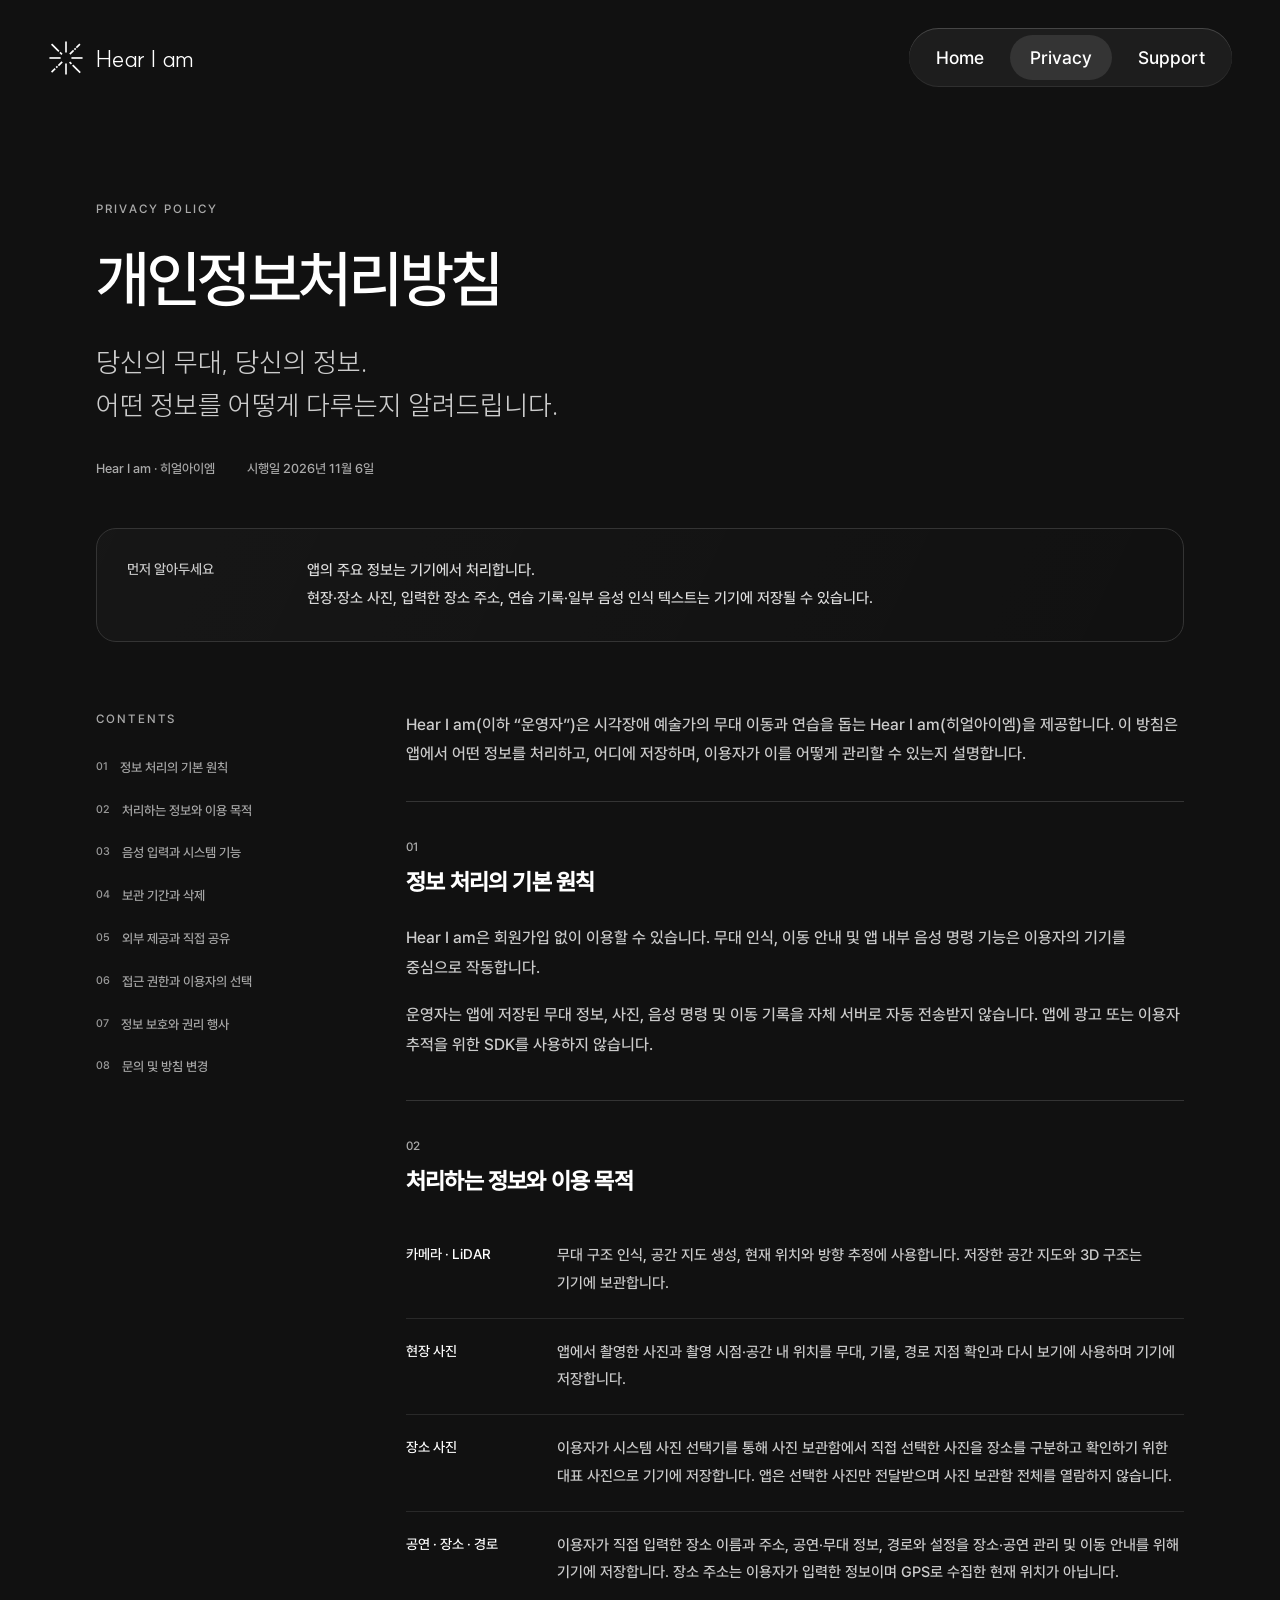
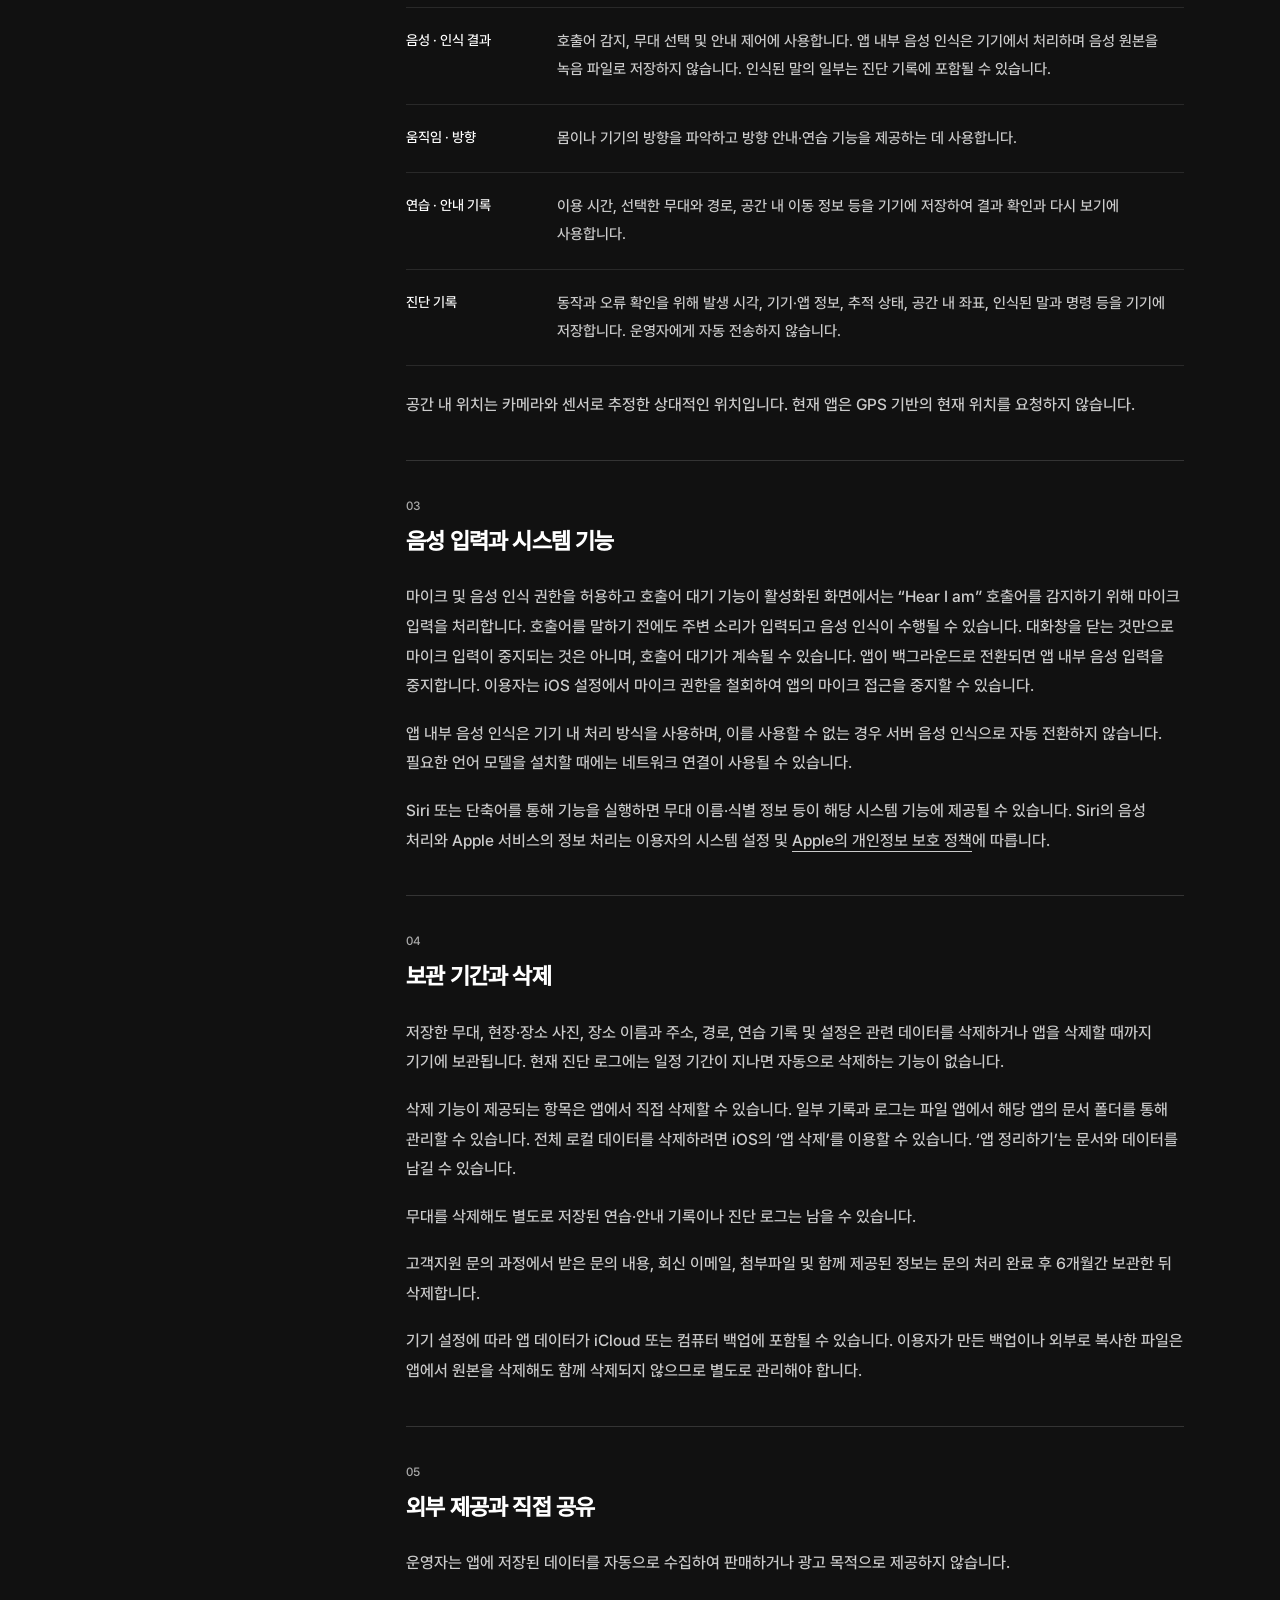
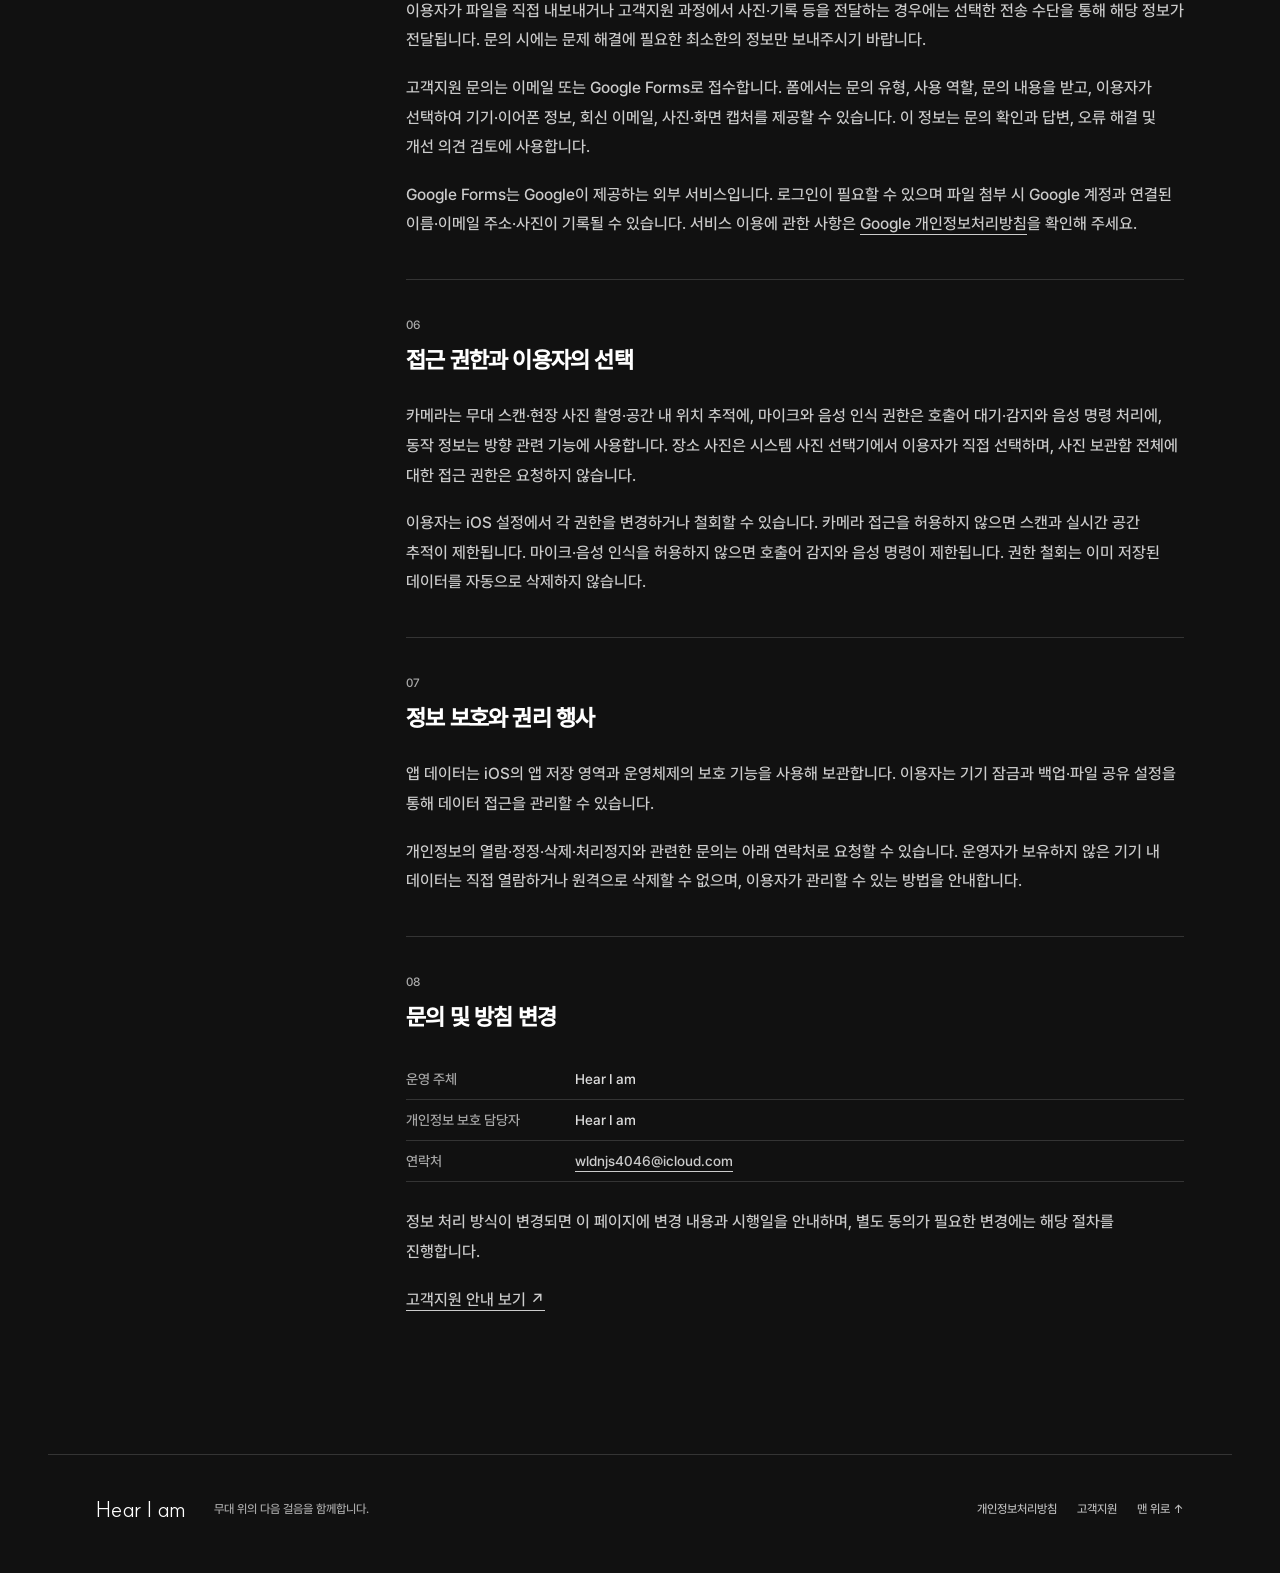
==== commit 8961908d: "docs: clarify photo and voice privacy" ====
--- a/privacy/index.html
+++ b/privacy/index.html
@@ -1,4 +1,4 @@
 <!doctype html>
 <html lang="ko"><head><meta charset="utf-8"><meta name="viewport" content="width=device-width, initial-scale=1"><meta name="theme-color" content="#111111"><meta name="description" content="Hear I am 히얼아이엠 개인정보처리방침. 무대 위의 다음 걸음을 함께합니다."><title>개인정보처리방침 — Hear I am</title><link rel="icon" href="../assets/favicon.svg" type="image/svg+xml"><link rel="stylesheet" href="../styles.css"></head>
 <body><a class="skip-link" href="#main">본문으로 이동</a><header class="site-header"><a class="brand" href="https://heariam.web.app/" aria-label="Hear I am 소개 페이지"><img src="../assets/favicon.svg" width="36" height="36" alt=""><span>Hear I am</span></a><nav class="site-nav" aria-label="주 메뉴"><a href="https://heariam.web.app/">Home</a><a href="../privacy/" aria-current="page">Privacy</a><a href="../support/" >Support</a></nav></header>
-<main id="main" tabindex="-1"><div class="hero"><p class="eyebrow">PRIVACY POLICY</p><h1>개인정보처리방침</h1><p class="lead">당신의 무대, 당신의 정보.<br>어떤 정보를 어떻게 다루는지 알려드립니다.</p><div class="meta"><span>Hear I am · 히얼아이엠</span><span>시행일 <time datetime="2026-11-06">2026년 11월 6일</time></span></div></div><div class="summary"><span class="summary-label">먼저 알아두세요</span><p>앱의 주요 정보는 기기에서 처리합니다.<br>현장 사진·연습 기록·일부 음성 인식 텍스트는 기기에 저장될 수 있습니다.</p></div><div class="document-layout"><aside><nav aria-label="개인정보처리방침 목차"><p class="eyebrow">CONTENTS</p><a href="#principles"><span>01</span>정보 처리의 기본 원칙</a><a href="#data"><span>02</span>처리하는 정보와 이용 목적</a><a href="#voice"><span>03</span>음성 입력과 시스템 기능</a><a href="#retention"><span>04</span>보관 기간과 삭제</a><a href="#sharing"><span>05</span>외부 제공과 직접 공유</a><a href="#permissions"><span>06</span>접근 권한과 이용자의 선택</a><a href="#rights"><span>07</span>정보 보호와 권리 행사</a><a href="#contact"><span>08</span>문의 및 방침 변경</a></nav></aside><article><p class="intro">Hear I am(이하 “운영자”)은 시각장애 예술가의 무대 이동과 연습을 돕는 Hear I am(히얼아이엠)을 제공합니다. 이 방침은 앱에서 어떤 정보를 처리하고, 어디에 저장하며, 이용자가 이를 어떻게 관리할 수 있는지 설명합니다.</p><section id="principles"><span class="section-number">01</span><h2>정보 처리의 기본 원칙</h2><p>Hear I am은 회원가입 없이 이용할 수 있습니다. 무대 인식, 이동 안내 및 앱 내부 음성 명령 기능은 이용자의 기기를 중심으로 작동합니다.</p><p>운영자는 앱에 저장된 무대 정보, 사진, 음성 명령 및 이동 기록을 자체 서버로 자동 전송받지 않습니다. 앱에 광고 또는 이용자 추적을 위한 SDK를 사용하지 않습니다.</p></section><section id="data"><span class="section-number">02</span><h2>처리하는 정보와 이용 목적</h2><dl class="data-list"><div><dt>카메라 · LiDAR</dt><dd>무대 구조 인식, 공간 지도 생성, 현재 위치와 방향 추정에 사용합니다. 저장한 공간 지도와 3D 구조는 기기에 보관합니다.</dd></div><div><dt>현장 사진</dt><dd>앱에서 촬영한 사진과 촬영 시점·공간 내 위치를 무대, 기물, 경로 지점 확인과 다시 보기에 사용하며 기기에 저장합니다.</dd></div><div><dt>공연 · 장소 · 경로</dt><dd>이용자가 입력한 공연·장소·무대 정보, 경로와 설정을 공연 관리 및 이동 안내를 위해 기기에 저장합니다.</dd></div><div><dt>음성 · 인식 결과</dt><dd>호출어 감지, 무대 선택 및 안내 제어에 사용합니다. 앱 내부 음성 인식은 기기에서 처리하며 음성 원본을 녹음 파일로 저장하지 않습니다. 인식된 말의 일부는 진단 기록에 포함될 수 있습니다.</dd></div><div><dt>움직임 · 방향</dt><dd>몸이나 기기의 방향을 파악하고 방향 안내·연습 기능을 제공하는 데 사용합니다.</dd></div><div><dt>연습 · 안내 기록</dt><dd>이용 시간, 선택한 무대와 경로, 공간 내 이동 정보 등을 기기에 저장하여 결과 확인과 다시 보기에 사용합니다.</dd></div><div><dt>진단 기록</dt><dd>동작과 오류 확인을 위해 발생 시각, 기기·앱 정보, 추적 상태, 공간 내 좌표, 인식된 말과 명령 등을 기기에 저장합니다. 운영자에게 자동 전송하지 않습니다.</dd></div></dl><p>공간 내 위치는 카메라와 센서로 추정한 상대적인 위치입니다. 현재 앱은 GPS 기반의 현재 위치를 요청하지 않습니다.</p></section><section id="voice"><span class="section-number">03</span><h2>음성 입력과 시스템 기능</h2><p>음성 기능이 활성화된 화면에서는 호출어를 기다리는 동안에도 마이크를 사용할 수 있습니다. 대화창을 닫더라도 호출어 대기가 계속될 수 있습니다. 앱이 백그라운드로 전환되면 앱 내부 음성 입력을 중지합니다.</p><p>앱 내부 음성 인식은 기기 내 처리 방식을 사용하며, 이를 사용할 수 없는 경우 서버 음성 인식으로 자동 전환하지 않습니다. 필요한 언어 모델을 설치할 때에는 네트워크 연결이 사용될 수 있습니다.</p><p>Siri 또는 단축어를 통해 기능을 실행하면 무대 이름·식별 정보 등이 해당 시스템 기능에 제공될 수 있습니다. Siri의 음성 처리와 Apple 서비스의 정보 처리는 이용자의 시스템 설정 및 <a href="https://www.apple.com/kr/legal/privacy/">Apple의 개인정보 보호 정책</a>에 따릅니다.</p></section><section id="retention"><span class="section-number">04</span><h2>보관 기간과 삭제</h2><p>저장한 무대, 사진, 경로, 연습 기록 및 설정은 관련 데이터를 삭제하거나 앱을 삭제할 때까지 기기에 보관됩니다. 현재 진단 로그에는 일정 기간이 지나면 자동으로 삭제하는 기능이 없습니다.</p><p>삭제 기능이 제공되는 항목은 앱에서 직접 삭제할 수 있습니다. 일부 기록과 로그는 파일 앱에서 해당 앱의 문서 폴더를 통해 관리할 수 있습니다. 전체 로컬 데이터를 삭제하려면 iOS의 ‘앱 삭제’를 이용할 수 있습니다. ‘앱 정리하기’는 문서와 데이터를 남길 수 있습니다.</p><p>무대를 삭제해도 별도로 저장된 연습·안내 기록이나 진단 로그는 남을 수 있습니다.</p><p>고객지원 문의 과정에서 받은 문의 내용, 회신 이메일, 첨부파일 및 함께 제공된 정보는 문의 처리 완료 후 6개월간 보관한 뒤 삭제합니다.</p><p>기기 설정에 따라 앱 데이터가 iCloud 또는 컴퓨터 백업에 포함될 수 있습니다. 이용자가 만든 백업이나 외부로 복사한 파일은 앱에서 원본을 삭제해도 함께 삭제되지 않으므로 별도로 관리해야 합니다.</p></section><section id="sharing"><span class="section-number">05</span><h2>외부 제공과 직접 공유</h2><p>운영자는 앱에 저장된 데이터를 자동으로 수집하여 판매하거나 광고 목적으로 제공하지 않습니다.</p><p>이용자가 파일을 직접 내보내거나 고객지원 과정에서 사진·기록 등을 전달하는 경우에는 선택한 전송 수단을 통해 해당 정보가 전달됩니다. 문의 시에는 문제 해결에 필요한 최소한의 정보만 보내주시기 바랍니다.</p><p>고객지원 문의는 이메일 또는 Google Forms로 접수합니다. 폼에서는 문의 유형, 사용 역할, 문의 내용을 받고, 이용자가 선택하여 기기·이어폰 정보, 회신 이메일, 사진·화면 캡처를 제공할 수 있습니다. 이 정보는 문의 확인과 답변, 오류 해결 및 개선 의견 검토에 사용합니다.</p><p>Google Forms는 Google이 제공하는 외부 서비스입니다. 로그인이 필요할 수 있으며 파일 첨부 시 Google 계정과 연결된 이름·이메일 주소·사진이 기록될 수 있습니다. 서비스 이용에 관한 사항은 <a href="https://policies.google.com/privacy?hl=ko">Google 개인정보처리방침</a>을 확인해 주세요.</p></section><section id="permissions"><span class="section-number">06</span><h2>접근 권한과 이용자의 선택</h2><p>카메라는 무대 스캔·사진 촬영·위치 추적에, 마이크와 음성 인식 권한은 음성 명령에, 동작 정보는 방향 관련 기능에 사용합니다.</p><p>이용자는 iOS 설정에서 각 권한을 변경하거나 철회할 수 있습니다. 카메라 접근을 허용하지 않으면 스캔과 실시간 공간 추적이 제한됩니다. 마이크·음성 인식을 허용하지 않으면 음성 명령이 제한됩니다. 권한 철회는 이미 저장된 데이터를 자동으로 삭제하지 않습니다.</p></section><section id="rights"><span class="section-number">07</span><h2>정보 보호와 권리 행사</h2><p>앱 데이터는 iOS의 앱 저장 영역과 운영체제의 보호 기능을 사용해 보관합니다. 이용자는 기기 잠금과 백업·파일 공유 설정을 통해 데이터 접근을 관리할 수 있습니다.</p><p>개인정보의 열람·정정·삭제·처리정지와 관련한 문의는 아래 연락처로 요청할 수 있습니다. 운영자가 보유하지 않은 기기 내 데이터는 직접 열람하거나 원격으로 삭제할 수 없으며, 이용자가 관리할 수 있는 방법을 안내합니다.</p></section><section id="contact"><span class="section-number">08</span><h2>문의 및 방침 변경</h2><dl class="contact-list"><div><dt>운영 주체</dt><dd class="placeholder">Hear I am</dd></div><div><dt>개인정보 보호 담당자</dt><dd class="placeholder">Hear I am</dd></div><div><dt>연락처</dt><dd><a href="mailto:wldnjs4046@icloud.com">wldnjs4046@icloud.com</a></dd></div></dl><p>정보 처리 방식이 변경되면 이 페이지에 변경 내용과 시행일을 안내하며, 별도 동의가 필요한 변경에는 해당 절차를 진행합니다.</p><p><a href="../support/">고객지원 안내 보기 ↗</a></p></section></article></div></main><footer><a class="footer-brand" href="https://heariam.web.app/">Hear I am</a><p>무대 위의 다음 걸음을 함께합니다.</p><nav aria-label="하단 메뉴"><a href="../privacy/">개인정보처리방침</a><a href="../support/">고객지원</a><a href="#main">맨 위로 ↑</a></nav></footer></body></html>+<main id="main" tabindex="-1"><div class="hero"><p class="eyebrow">PRIVACY POLICY</p><h1>개인정보처리방침</h1><p class="lead">당신의 무대, 당신의 정보.<br>어떤 정보를 어떻게 다루는지 알려드립니다.</p><div class="meta"><span>Hear I am · 히얼아이엠</span><span>시행일 <time datetime="2026-11-06">2026년 11월 6일</time></span></div></div><div class="summary"><span class="summary-label">먼저 알아두세요</span><p>앱의 주요 정보는 기기에서 처리합니다.<br>현장·장소 사진, 입력한 장소 주소, 연습 기록·일부 음성 인식 텍스트는 기기에 저장될 수 있습니다.</p></div><div class="document-layout"><aside><nav aria-label="개인정보처리방침 목차"><p class="eyebrow">CONTENTS</p><a href="#principles"><span>01</span>정보 처리의 기본 원칙</a><a href="#data"><span>02</span>처리하는 정보와 이용 목적</a><a href="#voice"><span>03</span>음성 입력과 시스템 기능</a><a href="#retention"><span>04</span>보관 기간과 삭제</a><a href="#sharing"><span>05</span>외부 제공과 직접 공유</a><a href="#permissions"><span>06</span>접근 권한과 이용자의 선택</a><a href="#rights"><span>07</span>정보 보호와 권리 행사</a><a href="#contact"><span>08</span>문의 및 방침 변경</a></nav></aside><article><p class="intro">Hear I am(이하 “운영자”)은 시각장애 예술가의 무대 이동과 연습을 돕는 Hear I am(히얼아이엠)을 제공합니다. 이 방침은 앱에서 어떤 정보를 처리하고, 어디에 저장하며, 이용자가 이를 어떻게 관리할 수 있는지 설명합니다.</p><section id="principles"><span class="section-number">01</span><h2>정보 처리의 기본 원칙</h2><p>Hear I am은 회원가입 없이 이용할 수 있습니다. 무대 인식, 이동 안내 및 앱 내부 음성 명령 기능은 이용자의 기기를 중심으로 작동합니다.</p><p>운영자는 앱에 저장된 무대 정보, 사진, 음성 명령 및 이동 기록을 자체 서버로 자동 전송받지 않습니다. 앱에 광고 또는 이용자 추적을 위한 SDK를 사용하지 않습니다.</p></section><section id="data"><span class="section-number">02</span><h2>처리하는 정보와 이용 목적</h2><dl class="data-list"><div><dt>카메라 · LiDAR</dt><dd>무대 구조 인식, 공간 지도 생성, 현재 위치와 방향 추정에 사용합니다. 저장한 공간 지도와 3D 구조는 기기에 보관합니다.</dd></div><div><dt>현장 사진</dt><dd>앱에서 촬영한 사진과 촬영 시점·공간 내 위치를 무대, 기물, 경로 지점 확인과 다시 보기에 사용하며 기기에 저장합니다.</dd></div><div><dt>장소 사진</dt><dd>이용자가 시스템 사진 선택기를 통해 사진 보관함에서 직접 선택한 사진을 장소를 구분하고 확인하기 위한 대표 사진으로 기기에 저장합니다. 앱은 선택한 사진만 전달받으며 사진 보관함 전체를 열람하지 않습니다.</dd></div><div><dt>공연 · 장소 · 경로</dt><dd>이용자가 직접 입력한 장소 이름과 주소, 공연·무대 정보, 경로와 설정을 장소·공연 관리 및 이동 안내를 위해 기기에 저장합니다. 장소 주소는 이용자가 입력한 정보이며 GPS로 수집한 현재 위치가 아닙니다.</dd></div><div><dt>음성 · 인식 결과</dt><dd>호출어 감지, 무대 선택 및 안내 제어에 사용합니다. 앱 내부 음성 인식은 기기에서 처리하며 음성 원본을 녹음 파일로 저장하지 않습니다. 인식된 말의 일부는 진단 기록에 포함될 수 있습니다.</dd></div><div><dt>움직임 · 방향</dt><dd>몸이나 기기의 방향을 파악하고 방향 안내·연습 기능을 제공하는 데 사용합니다.</dd></div><div><dt>연습 · 안내 기록</dt><dd>이용 시간, 선택한 무대와 경로, 공간 내 이동 정보 등을 기기에 저장하여 결과 확인과 다시 보기에 사용합니다.</dd></div><div><dt>진단 기록</dt><dd>동작과 오류 확인을 위해 발생 시각, 기기·앱 정보, 추적 상태, 공간 내 좌표, 인식된 말과 명령 등을 기기에 저장합니다. 운영자에게 자동 전송하지 않습니다.</dd></div></dl><p>공간 내 위치는 카메라와 센서로 추정한 상대적인 위치입니다. 현재 앱은 GPS 기반의 현재 위치를 요청하지 않습니다.</p></section><section id="voice"><span class="section-number">03</span><h2>음성 입력과 시스템 기능</h2><p>마이크 및 음성 인식 권한을 허용하고 호출어 대기 기능이 활성화된 화면에서는 “Hear I am” 호출어를 감지하기 위해 마이크 입력을 처리합니다. 호출어를 말하기 전에도 주변 소리가 입력되고 음성 인식이 수행될 수 있습니다. 대화창을 닫는 것만으로 마이크 입력이 중지되는 것은 아니며, 호출어 대기가 계속될 수 있습니다. 앱이 백그라운드로 전환되면 앱 내부 음성 입력을 중지합니다. 이용자는 iOS 설정에서 마이크 권한을 철회하여 앱의 마이크 접근을 중지할 수 있습니다.</p><p>앱 내부 음성 인식은 기기 내 처리 방식을 사용하며, 이를 사용할 수 없는 경우 서버 음성 인식으로 자동 전환하지 않습니다. 필요한 언어 모델을 설치할 때에는 네트워크 연결이 사용될 수 있습니다.</p><p>Siri 또는 단축어를 통해 기능을 실행하면 무대 이름·식별 정보 등이 해당 시스템 기능에 제공될 수 있습니다. Siri의 음성 처리와 Apple 서비스의 정보 처리는 이용자의 시스템 설정 및 <a href="https://www.apple.com/kr/legal/privacy/">Apple의 개인정보 보호 정책</a>에 따릅니다.</p></section><section id="retention"><span class="section-number">04</span><h2>보관 기간과 삭제</h2><p>저장한 무대, 현장·장소 사진, 장소 이름과 주소, 경로, 연습 기록 및 설정은 관련 데이터를 삭제하거나 앱을 삭제할 때까지 기기에 보관됩니다. 현재 진단 로그에는 일정 기간이 지나면 자동으로 삭제하는 기능이 없습니다.</p><p>삭제 기능이 제공되는 항목은 앱에서 직접 삭제할 수 있습니다. 일부 기록과 로그는 파일 앱에서 해당 앱의 문서 폴더를 통해 관리할 수 있습니다. 전체 로컬 데이터를 삭제하려면 iOS의 ‘앱 삭제’를 이용할 수 있습니다. ‘앱 정리하기’는 문서와 데이터를 남길 수 있습니다.</p><p>무대를 삭제해도 별도로 저장된 연습·안내 기록이나 진단 로그는 남을 수 있습니다.</p><p>고객지원 문의 과정에서 받은 문의 내용, 회신 이메일, 첨부파일 및 함께 제공된 정보는 문의 처리 완료 후 6개월간 보관한 뒤 삭제합니다.</p><p>기기 설정에 따라 앱 데이터가 iCloud 또는 컴퓨터 백업에 포함될 수 있습니다. 이용자가 만든 백업이나 외부로 복사한 파일은 앱에서 원본을 삭제해도 함께 삭제되지 않으므로 별도로 관리해야 합니다.</p></section><section id="sharing"><span class="section-number">05</span><h2>외부 제공과 직접 공유</h2><p>운영자는 앱에 저장된 데이터를 자동으로 수집하여 판매하거나 광고 목적으로 제공하지 않습니다.</p><p>이용자가 파일을 직접 내보내거나 고객지원 과정에서 사진·기록 등을 전달하는 경우에는 선택한 전송 수단을 통해 해당 정보가 전달됩니다. 문의 시에는 문제 해결에 필요한 최소한의 정보만 보내주시기 바랍니다.</p><p>고객지원 문의는 이메일 또는 Google Forms로 접수합니다. 폼에서는 문의 유형, 사용 역할, 문의 내용을 받고, 이용자가 선택하여 기기·이어폰 정보, 회신 이메일, 사진·화면 캡처를 제공할 수 있습니다. 이 정보는 문의 확인과 답변, 오류 해결 및 개선 의견 검토에 사용합니다.</p><p>Google Forms는 Google이 제공하는 외부 서비스입니다. 로그인이 필요할 수 있으며 파일 첨부 시 Google 계정과 연결된 이름·이메일 주소·사진이 기록될 수 있습니다. 서비스 이용에 관한 사항은 <a href="https://policies.google.com/privacy?hl=ko">Google 개인정보처리방침</a>을 확인해 주세요.</p></section><section id="permissions"><span class="section-number">06</span><h2>접근 권한과 이용자의 선택</h2><p>카메라는 무대 스캔·현장 사진 촬영·공간 내 위치 추적에, 마이크와 음성 인식 권한은 호출어 대기·감지와 음성 명령 처리에, 동작 정보는 방향 관련 기능에 사용합니다. 장소 사진은 시스템 사진 선택기에서 이용자가 직접 선택하며, 사진 보관함 전체에 대한 접근 권한은 요청하지 않습니다.</p><p>이용자는 iOS 설정에서 각 권한을 변경하거나 철회할 수 있습니다. 카메라 접근을 허용하지 않으면 스캔과 실시간 공간 추적이 제한됩니다. 마이크·음성 인식을 허용하지 않으면 호출어 감지와 음성 명령이 제한됩니다. 권한 철회는 이미 저장된 데이터를 자동으로 삭제하지 않습니다.</p></section><section id="rights"><span class="section-number">07</span><h2>정보 보호와 권리 행사</h2><p>앱 데이터는 iOS의 앱 저장 영역과 운영체제의 보호 기능을 사용해 보관합니다. 이용자는 기기 잠금과 백업·파일 공유 설정을 통해 데이터 접근을 관리할 수 있습니다.</p><p>개인정보의 열람·정정·삭제·처리정지와 관련한 문의는 아래 연락처로 요청할 수 있습니다. 운영자가 보유하지 않은 기기 내 데이터는 직접 열람하거나 원격으로 삭제할 수 없으며, 이용자가 관리할 수 있는 방법을 안내합니다.</p></section><section id="contact"><span class="section-number">08</span><h2>문의 및 방침 변경</h2><dl class="contact-list"><div><dt>운영 주체</dt><dd class="placeholder">Hear I am</dd></div><div><dt>개인정보 보호 담당자</dt><dd class="placeholder">Hear I am</dd></div><div><dt>연락처</dt><dd><a href="mailto:wldnjs4046@icloud.com">wldnjs4046@icloud.com</a></dd></div></dl><p>정보 처리 방식이 변경되면 이 페이지에 변경 내용과 시행일을 안내하며, 별도 동의가 필요한 변경에는 해당 절차를 진행합니다.</p><p><a href="../support/">고객지원 안내 보기 ↗</a></p></section></article></div></main><footer><a class="footer-brand" href="https://heariam.web.app/">Hear I am</a><p>무대 위의 다음 걸음을 함께합니다.</p><nav aria-label="하단 메뉴"><a href="../privacy/">개인정보처리방침</a><a href="../support/">고객지원</a><a href="#main">맨 위로 ↑</a></nav></footer></body></html>
--- a/styles.css
+++ b/styles.css
@@ -1,4 +1,14 @@
 @font-face{font-family:Pretendard;src:url('./assets/Pretendard-Medium.otf') format('opentype');font-weight:500;font-display:swap}@font-face{font-family:SUIT;src:url('./assets/SUIT-Light.woff2') format('woff2');font-weight:300;font-display:swap}
-:root{color-scheme:dark;--bg:#111;--text:#fff;--muted:#aaa;--line:#343434;font-family:Pretendard,-apple-system,BlinkMacSystemFont,sans-serif;font-weight:500;background:var(--bg);color:var(--text);-webkit-font-smoothing:antialiased}*{box-sizing:border-box}body{margin:0;min-width:280px}a{color:inherit;text-decoration:none}button,a,summary{-webkit-tap-highlight-color:transparent}a:focus-visible,summary:focus-visible{outline:2px solid #fff;outline-offset:6px}main:focus{outline:none}p,h1,h2{margin:0}p{line-height:1.85;word-break:keep-all;overflow-wrap:anywhere}img{max-width:100%}.skip-link{position:fixed;z-index:20;left:16px;top:12px;padding:12px 16px;background:white;color:#111;border-radius:8px;transform:translateY(-200%)}.skip-link:focus{transform:none}.site-header{max-width:1280px;padding:28px 48px;margin:auto;display:flex;align-items:center;justify-content:space-between;gap:20px}.brand{display:flex;align-items:center;gap:12px;font-family:SUIT,sans-serif;font-size:24px;font-weight:300}.site-nav{display:flex;gap:6px;padding:7px;border-radius:99px;background:#ffffff0d;box-shadow:inset 0 1px #ffffff2e,inset 0 -1px #ffffff14}.site-nav a{display:flex;align-items:center;min-height:45px;padding:8px 20px;border-radius:99px;font-size:18px}.site-nav a:hover,.site-nav a[aria-current]{background:#ffffff1a}main{max-width:1184px;margin:auto;padding:0 48px 100px}.hero{padding:85px 0 52px}.eyebrow{color:var(--muted);font-size:12px;letter-spacing:.18em;line-height:1.6}.hero h1{font-size:clamp(34px,5vw,62px);font-weight:500;letter-spacing:-.055em;line-height:1.25;margin:22px 0}.lead{font-family:SUIT,Pretendard,sans-serif;font-weight:300;font-size:clamp(20px,2.3vw,27px);line-height:1.6;color:#ccc}.meta{display:flex;flex-wrap:wrap;gap:12px 32px;font-size:13px;color:var(--muted);margin-top:34px}.summary,.safety-note{padding:28px 30px;border:1px solid var(--line);border-radius:20px;display:grid;grid-template-columns:160px 1fr;gap:20px;background:linear-gradient(115deg,#ffffff06,transparent)}.summary-label{font-size:14px;color:#ccc;line-height:1.85}.summary p,.safety-note p{font-size:15px;color:#ddd}.document-layout{display:grid;grid-template-columns:245px minmax(0,1fr);gap:65px;margin-top:68px}aside nav{position:sticky;top:30px}aside .eyebrow{margin-bottom:18px}aside a{display:flex;gap:12px;padding:11px 0;font-size:13px;line-height:1.6;color:#aaa}aside a span{font-size:11px;color:#999}aside a:hover{color:white}article{font-size:16px;color:#ccc}article .intro{padding-bottom:32px}article section{scroll-margin-top:35px;border-top:1px solid var(--line);padding:34px 0 40px}article h2{font-size:23px;color:white;letter-spacing:-.035em;margin:10px 0 24px;line-height:1.5}.section-number{font-size:12px;color:#aaa}article p+p{margin-top:18px}article a{text-decoration:underline;text-underline-offset:5px}.data-list{margin:0 0 24px}.data-list div{display:grid;grid-template-columns:135px 1fr;gap:16px;padding:20px 0;border-bottom:1px solid #292929}.data-list dt{color:white;font-size:14px;line-height:1.85}.data-list dd{margin:0;line-height:1.85;font-size:15px;word-break:keep-all;overflow-wrap:anywhere}.contact-list{font-size:14px;margin:25px 0}.contact-list div{display:flex;flex-wrap:wrap;gap:8px 24px;padding:12px 0;border-bottom:1px solid var(--line)}.contact-list dt{color:#aaa;min-width:145px}.contact-list dd{margin:0}.placeholder{color:#ddd}.support-grid{display:grid;grid-template-columns:1.1fr 1fr;gap:50px;margin:12px 0 90px}.contact-card{padding:32px;border:1px solid #444;border-radius:24px;background:linear-gradient(135deg,#ffffff09,transparent)}.contact-card h2,.before-contact h2,.faq h2{font-weight:500;font-size:25px;letter-spacing:-.035em;margin:18px 0}.contact-card p,.before-contact p{font-size:15px;color:#bbb}.email-placeholder{padding:22px 0 8px;font-size:clamp(22px,3vw,30px);overflow-wrap:anywhere}.contact-card .small{font-size:12px;color:#aaa}.contact-card .eyebrow,.before-contact .eyebrow{font-size:12px}.before-contact{padding:32px 0}.before-contact ol{padding-left:20px;line-height:2.6;color:#ddd;font-size:15px;margin-bottom:20px}.faq{max-width:850px;margin-bottom:65px}.faq h2{font-size:32px;margin-bottom:28px}details{border-top:1px solid var(--line)}details:last-child{border-bottom:1px solid var(--line)}summary{list-style:none;display:flex;align-items:center;justify-content:space-between;gap:24px;min-height:76px;padding:20px 0;cursor:pointer;font-size:17px;line-height:1.6;word-break:keep-all}summary::-webkit-details-marker{display:none}summary span{font-family:SUIT,sans-serif;font-size:26px;flex-shrink:0}details[open] summary span{transform:rotate(45deg)}details p{padding:0 40px 26px 0;color:#bbb;font-size:15px}.text-link{display:flex;flex-wrap:wrap;justify-content:space-between;gap:16px;margin-top:28px;font-size:14px;line-height:1.7;color:#bbb}.text-link span{color:white}footer{border-top:1px solid var(--line);max-width:1184px;margin:auto;padding:35px 48px 45px;display:flex;flex-wrap:wrap;align-items:center;gap:16px 28px}.footer-brand{font-family:SUIT,sans-serif;font-size:22px}footer p{color:#aaa;font-size:12px}footer nav{margin-left:auto;display:flex;flex-wrap:wrap;gap:20px;font-size:12px;color:#bbb}footer nav a{padding:12px 0}.hub{min-height:65vh;padding-top:60px}.hub>img{margin-bottom:30px}.hub-links{display:grid;grid-template-columns:1fr 1fr;gap:20px;margin-top:55px}.hub-links a{border:1px solid #444;border-radius:20px;padding:28px;display:grid;gap:18px;transition:background .15s}.hub-links a:hover{background:#ffffff0a}.hub-links span{font-size:12px;color:#aaa;letter-spacing:.1em}.hub-links strong{font-size:24px;font-weight:500}.hub-links span:last-child{font-size:24px;color:white;justify-self:end}@media(max-width:850px){.document-layout{grid-template-columns:1fr;gap:35px}aside nav{position:static;display:grid;grid-template-columns:1fr 1fr;gap:0 20px}aside .eyebrow{grid-column:1/-1}aside{border-bottom:1px solid var(--line);padding-bottom:25px}.support-grid{gap:24px}.brand span{display:none}.summary,.safety-note{grid-template-columns:1fr;gap:10px}}@media(max-width:600px){.site-header{padding:20px;gap:10px}.site-nav{gap:2px;padding:6px}.site-nav a{font-size:14px;padding:8px 12px;min-height:44px}.brand img{width:30px;height:30px}main{padding:0 24px 65px}.hero{padding:55px 0 35px}.hero h1{font-size:34px}.hero .lead{font-size:21px}.summary,.safety-note{padding:22px}.document-layout{margin-top:38px}.data-list div{grid-template-columns:1fr;gap:8px}article h2{font-size:22px}.support-grid{grid-template-columns:1fr;margin-bottom:40px}.contact-card{padding:25px}.before-contact{padding:15px 0}summary{font-size:16px}.hub-links{grid-template-columns:1fr}footer{padding:28px 24px;align-items:flex-start;flex-direction:column;gap:12px}footer nav{margin-left:0;gap:22px}}@media(prefers-reduced-motion:reduce){*{transition:none!important;scroll-behavior:auto!important}}@media print{:root{color-scheme:light;background:white;color:black}.site-header,aside,footer,.skip-link{display:none}main{padding:0;max-width:none}.hero{padding:0 0 20px}.document-layout{display:block;margin-top:25px}article,article h2,.lead,.meta,.eyebrow,.summary p,.summary-label,.data-list dt,.placeholder{color:black}.summary{background:none}.data-list div,article section{break-inside:avoid}a{text-decoration:underline}}
+:root{color-scheme:dark;--bg:#111;--text:#fff;--muted:#aaa;--line:#343434;font-family:Pretendard,-apple-system,BlinkMacSystemFont,sans-serif;font-weight:500;background:var(--bg);color:var(--text);-webkit-font-smoothing:antialiased}*{box-sizing:border-box}body{margin:0;min-width:280px}a{color:inherit;text-decoration:none}button,a,summary{-webkit-tap-highlight-color:transparent}a:focus-visible,summary:focus-visible{outline:2px solid #fff;outline-offset:6px}main:focus{outline:none}p,h1,h2{margin:0}p{line-height:1.85;word-break:keep-all;overflow-wrap:anywhere}img{max-width:100%}.skip-link{position:fixed;z-index:20;left:16px;top:12px;padding:12px 16px;background:white;color:#111;border-radius:8px;transform:translateY(-200%)}.skip-link:focus{transform:none}.site-header{max-width:1280px;padding:28px 48px;margin:auto;display:flex;align-items:center;justify-content:space-between;gap:20px}.brand{display:flex;align-items:center;gap:12px;font-family:SUIT,sans-serif;font-size:24px;font-weight:300}.site-nav{display:flex;gap:6px;padding:7px;border-radius:99px;background:#ffffff0d;box-shadow:inset 0 1px #ffffff2e,inset 0 -1px #ffffff14}.site-nav a{display:flex;align-items:center;min-height:45px;padding:8px 20px;border-radius:99px;font-size:18px}.site-nav a:hover,.site-nav a[aria-current]{background:#ffffff1a}main{max-width:1184px;margin:auto;padding:0 48px 100px}.hero{padding:85px 0 52px}.eyebrow{color:var(--muted);font-size:12px;letter-spacing:.18em;line-height:1.6}.hero h1{font-size:clamp(34px,5vw,62px);font-weight:500;letter-spacing:-.055em;line-height:1.25;margin:22px 0}.lead{font-family:SUIT,Pretendard,sans-serif;font-weight:300;font-size:clamp(20px,2.3vw,27px);line-height:1.6;color:#ccc}.meta{display:flex;flex-wrap:wrap;gap:12px 32px;font-size:13px;color:var(--muted);margin-top:34px}.summary,.safety-note{padding:28px 30px;border:1px solid var(--line);border-radius:20px;display:grid;grid-template-columns:160px 1fr;gap:20px;background:linear-gradient(115deg,#ffffff06,transparent)}.summary-label{font-size:14px;color:#ccc;line-height:1.85}.summary p,.safety-note p{font-size:15px;color:#ddd}.document-layout{display:grid;grid-template-columns:245px minmax(0,1fr);gap:65px;margin-top:68px}aside nav{position:sticky;top:30px}aside .eyebrow{margin-bottom:18px}aside a{display:flex;gap:12px;padding:11px 0;font-size:13px;line-height:1.6;color:#aaa}aside a span{font-size:11px;color:#999}aside a:hover{color:white}article{font-size:16px;color:#ccc}article .intro{padding-bottom:32px}article section{scroll-margin-top:35px;border-top:1px solid var(--line);padding:34px 0 40px}article h2{font-size:23px;color:white;letter-spacing:-.035em;margin:10px 0 24px;line-height:1.5}.section-number{font-size:12px;color:#aaa}article p+p{margin-top:18px}article a{text-decoration:underline;text-underline-offset:5px}.data-list{margin:0 0 24px}.data-list div{display:grid;grid-template-columns:135px 1fr;gap:16px;padding:20px 0;border-bottom:1px solid #292929}.data-list dt{color:white;font-size:14px;line-height:1.85}.data-list dd{margin:0;line-height:1.85;font-size:15px;word-break:keep-all;overflow-wrap:anywhere}.contact-list{font-size:14px;margin:25px 0}.contact-list div{display:flex;flex-wrap:wrap;gap:8px 24px;padding:12px 0;border-bottom:1px solid var(--line)}.contact-list dt{color:#aaa;min-width:145px}.contact-list dd{margin:0}.placeholder{color:#ddd}.support-grid{display:grid;grid-template-columns:1.1fr 1fr;gap:50px;margin:12px 0 90px}.contact-card{padding:32px;border:1px solid #444;border-radius:24px;background:linear-gradient(135deg,#ffffff09,transparent)}.contact-card h2,.before-contact h2,.faq h2{font-weight:500;font-size:25px;letter-spacing:-.035em;margin:18px 0}.contact-card p,.before-contact p{font-size:15px;color:#bbb}.email-placeholder{padding:22px 0 8px;font-size:clamp(22px,3vw,30px);overflow-wrap:anywhere}.contact-card .small{font-size:12px;color:#aaa}.contact-card .eyebrow,.before-contact .eyebrow{font-size:12px}.before-contact{padding:32px 0}.before-contact ol{padding-left:20px;line-height:2.6;color:#ddd;font-size:15px;margin-bottom:20px}.faq{max-width:850px;margin-bottom:65px}.faq h2{font-size:32px;margin-bottom:28px}details{border-top:1px solid var(--line)}details:last-child{border-bottom:1px solid var(--line)}summary{list-style:none;display:flex;align-items:center;justify-content:space-between;gap:24px;min-height:76px;padding:20px 0;cursor:pointer;font-size:17px;line-height:1.6;word-break:keep-all}summary::-webkit-details-marker{display:none}summary span{font-family:SUIT,sans-serif;font-size:26px;flex-shrink:0;transform:rotate(0deg);transform-origin:center;transition:transform 220ms ease-in-out}details[open] summary span{transform:rotate(45deg)}details p{padding:0 40px 26px 0;color:#bbb;font-size:15px}.text-link{display:flex;flex-wrap:wrap;justify-content:space-between;gap:16px;margin-top:28px;font-size:14px;line-height:1.7;color:#bbb}.text-link span{color:white}footer{border-top:1px solid var(--line);max-width:1184px;margin:auto;padding:35px 48px 45px;display:flex;flex-wrap:wrap;align-items:center;gap:16px 28px}.footer-brand{font-family:SUIT,sans-serif;font-size:22px}footer p{color:#aaa;font-size:12px}footer nav{margin-left:auto;display:flex;flex-wrap:wrap;gap:20px;font-size:12px;color:#bbb}footer nav a{padding:12px 0}.hub{min-height:65vh;padding-top:60px}.hub>img{margin-bottom:30px}.hub-links{display:grid;grid-template-columns:1fr 1fr;gap:20px;margin-top:55px}.hub-links a{border:1px solid #444;border-radius:20px;padding:28px;display:grid;gap:18px;transition:background .15s}.hub-links a:hover{background:#ffffff0a}.hub-links span{font-size:12px;color:#aaa;letter-spacing:.1em}.hub-links strong{font-size:24px;font-weight:500}.hub-links span:last-child{font-size:24px;color:white;justify-self:end}@media(max-width:850px){.document-layout{grid-template-columns:1fr;gap:35px}aside nav{position:static;display:grid;grid-template-columns:1fr 1fr;gap:0 20px}aside .eyebrow{grid-column:1/-1}aside{border-bottom:1px solid var(--line);padding-bottom:25px}.support-grid{gap:24px}.brand span{display:none}.summary,.safety-note{grid-template-columns:1fr;gap:10px}}@media(max-width:600px){.site-header{padding:20px;gap:10px}.site-nav{gap:2px;padding:6px}.site-nav a{font-size:14px;padding:8px 12px;min-height:44px}.brand img{width:30px;height:30px}main{padding:0 24px 65px}.hero{padding:55px 0 35px}.hero h1{font-size:34px}.hero .lead{font-size:21px}.summary,.safety-note{padding:22px}.document-layout{margin-top:38px}.data-list div{grid-template-columns:1fr;gap:8px}article h2{font-size:22px}.support-grid{grid-template-columns:1fr;margin-bottom:40px}.contact-card{padding:25px}.before-contact{padding:15px 0}summary{font-size:16px}.hub-links{grid-template-columns:1fr}footer{padding:28px 24px;align-items:flex-start;flex-direction:column;gap:12px}footer nav{margin-left:0;gap:22px}}@media(prefers-reduced-motion:reduce){*{transition:none!important;scroll-behavior:auto!important}}@media print{:root{color-scheme:light;background:white;color:black}.site-header,aside,footer,.skip-link{display:none}main{padding:0;max-width:none}.hero{padding:0 0 20px}.document-layout{display:block;margin-top:25px}article,article h2,.lead,.meta,.eyebrow,.summary p,.summary-label,.data-list dt,.placeholder{color:black}.summary{background:none}.data-list div,article section{break-inside:avoid}a{text-decoration:underline}}
 
 .contact-button{display:flex;align-items:center;justify-content:space-between;gap:16px;min-height:52px;margin:26px 0 12px;padding:14px 22px;background:#fff;color:#111;border-radius:99px;font-size:17px}.contact-button:hover{background:#e5e5e5}.sr-only{position:absolute;width:1px;height:1px;padding:0;margin:-1px;overflow:hidden;clip-path:inset(50%);white-space:nowrap;border:0}.contact-card .email-placeholder{font-size:clamp(17px,2vw,22px)}
+
+/* Draw a centered plus so both strokes rotate around the same point. */
+.faq summary .faq-icon{display:block;position:relative;width:24px;height:24px;flex:0 0 24px;transform:rotate(0deg);transition:transform 360ms cubic-bezier(.22,1,.36,1)}
+.faq-icon::before,.faq-icon::after{content:"";position:absolute;left:3px;top:11px;width:18px;height:2px;background:currentColor;border-radius:2px}
+.faq-icon::after{transform:rotate(90deg)}
+.faq details[open] summary .faq-icon{transform:rotate(45deg)}
+.faq details[data-expanded="false"] summary .faq-icon{transform:rotate(0deg)}
+.faq details[data-expanded="true"] summary .faq-icon{transform:rotate(45deg)}
+.faq-answer{display:flow-root}
+.faq details[data-animating]{overflow:hidden;overflow:clip}
